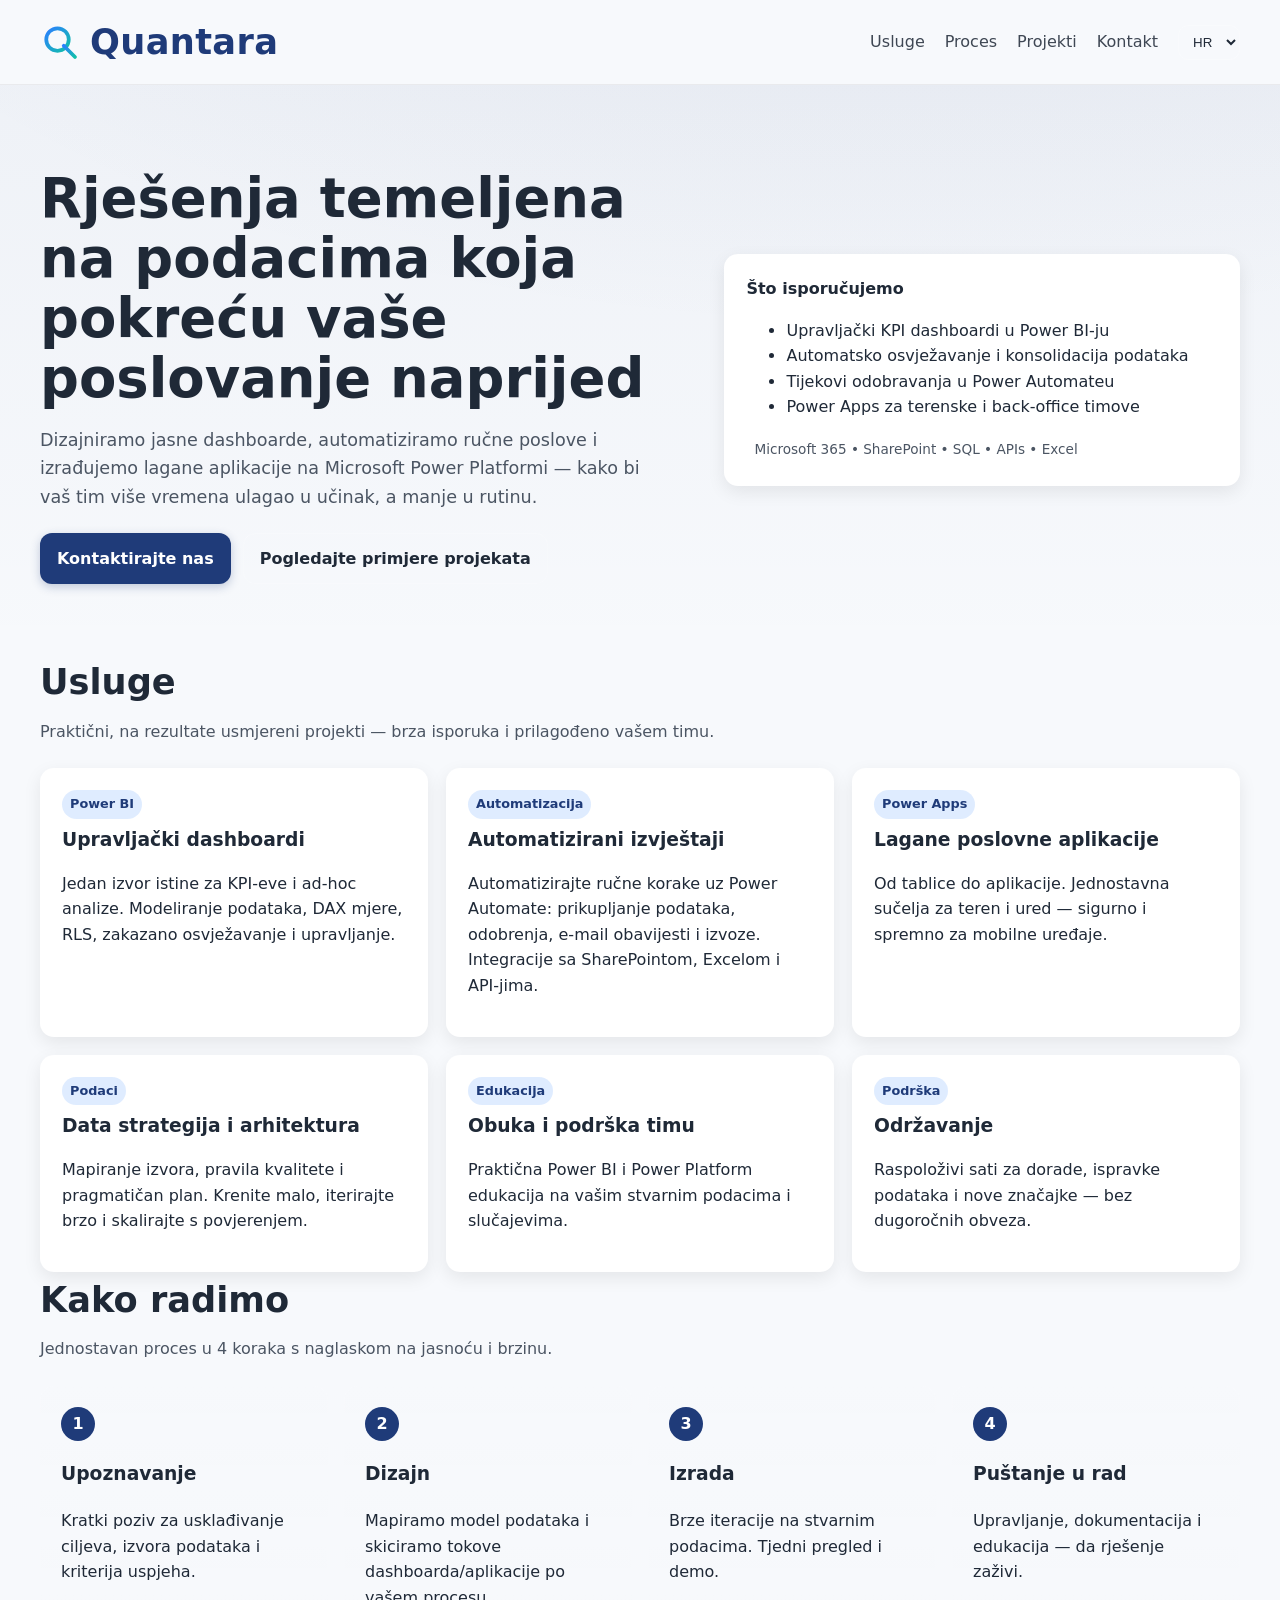
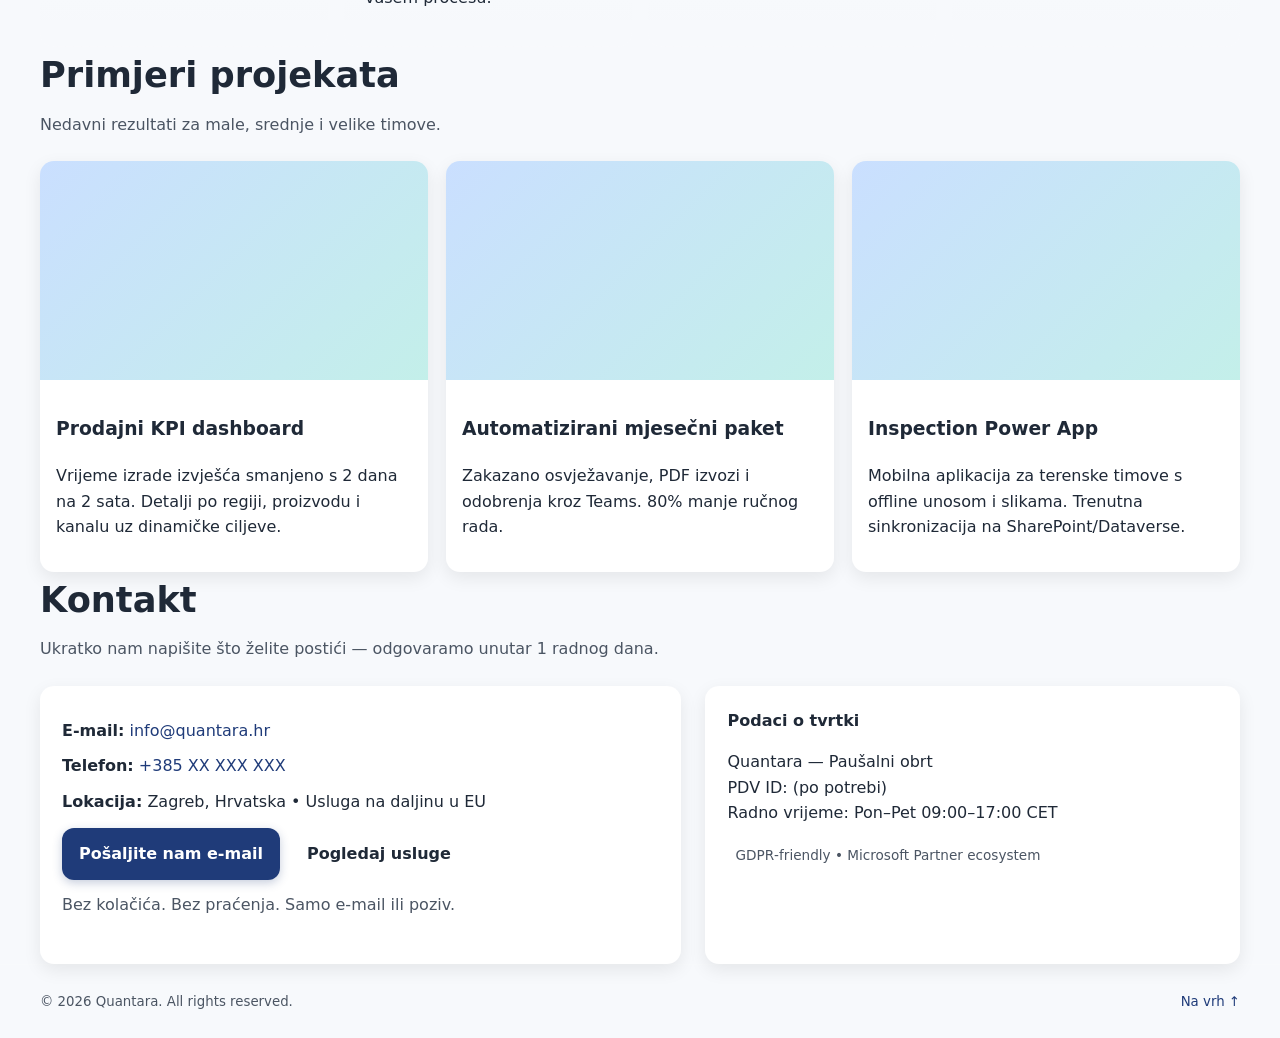
==== index.html @ 1145e8b6 "index.html" ====
<!doctype html>
<html lang="hr">
<head>
  <meta charset="utf-8" />
  <meta name="viewport" content="width=device-width, initial-scale=1" />
  <title>Quantara — Power BI, Automation & Business Apps</title>
  <meta name="description" content="Quantara pomaže organizacijama izraditi Power BI nadzorne ploče, automatizirati procese pomoću Power Automatea te izgraditi lagane poslovne aplikacije na Power Platformi." />
  <link rel="canonical" href="https://www.quantara.hr/" />
  <link rel="icon" href="/favicon.ico" />
  
  <!-- Open Graph / Social -->
  <meta property="og:type" content="website" />
  <meta property="og:url" content="https://www.quantara.hr/" />
  <meta property="og:title" content="Quantara — Power BI, Automation & Business Apps" />
  <meta property="og:description" content="Dashboards. Automation. Apps. Practical Microsoft solutions for real business impact." />
  <meta property="og:image" content="https://www.quantara.hr/og-image.png" />
  <meta name="twitter:card" content="summary_large_image" />

  <!-- Schema.org JSON-LD: Organization -->
  <script type="application/ld+json">
  {
    "@context": "https://schema.org",
    "@type": "Organization",
    "name": "Quantara",
    "url": "https://www.quantara.hr/",
    "logo": "https://www.quantara.hr/og-image.png",
    "sameAs": [
      "https://www.linkedin.com/company/quantara" 
    ],
    "contactPoint": [{
      "@type": "ContactPoint",
      "contactType": "customer support",
      "email": "info@quantara.hr",
      "telephone": "+385XXXXXXXX",
      "areaServed": "HR, EU"
    }]
  }
  </script>

  <style>
    /* ====== Design System ====== */
    :root{
      --bg:#f7f9fc;            /* light background */
      --panel:#ffffff;          /* card background */
      --brand:#1f3b79;          /* primary (darker blue) */
      --brand-700:#162b59;      /* darker hover */
      --text:#1f2937;           /* main text */
      --muted:#4b5563;          /* secondary text */
      --accent:#0ea5a5;         /* subtle accent (teal) */
      --warn:#ffd166;
      --maxw:1200px;
      --radius:14px;
      --shadow:0 10px 30px rgba(0,0,0,.10);
      --shadow-soft:0 6px 18px rgba(0,0,0,.08);
    }

    /* color scheme fixed to light/enterprise */
    }

    *{box-sizing:border-box}
    html{scroll-behavior:smooth}
    body{margin:0;font:16px/1.6 system-ui, -apple-system, Segoe UI, Roboto, "Helvetica Neue", Arial, "Noto Sans", "Apple Color Emoji","Segoe UI Emoji";background:radial-gradient(1200px 600px at 70% -10%, rgba(31,59,121,.08), transparent), var(--bg); color:var(--text)}
    a{color:var(--brand); text-decoration:none}
    a:hover{color:var(--brand-700)}
    img{max-width:100%; height:auto}

    .container{max-width:var(--maxw); margin-inline:auto; padding:0 20px}

    /* Hide mobile menu by default (desktop). It only shows under 860px when .open */
    .mobile-menu{display:none}

    /* ====== Nav ====== */
    .nav{position:sticky; top:0; z-index:50; background:var(--bg); border-bottom:1px solid rgba(0,0,0,.06);}
    .nav-wrap{display:flex; align-items:center; justify-content:space-between; padding:14px 0}
    .brand{display:flex; align-items:center; gap:10px; font-weight:700; letter-spacing:.2px}
    .brand svg{width:40px; height:40px}
    .brand span{ font-weight:800; font-size: clamp(1.6rem, 3vw, 2.2rem); letter-spacing:.35px }
    .menu{display:flex; gap:20px; align-items:center}
    .menu a{color:var(--text); opacity:.85}
    .menu a:hover{opacity:1}

    .hamburger{display:none; background:none; border:none; color:var(--text); font-size:26px}
    @media (max-width:860px){
      .menu{display:none}
      .hamburger{display:block}
      .mobile-menu{display:none; flex-direction:column; gap:12px; padding-bottom:16px}
      .mobile-menu a{color:var(--text)}
      .mobile-menu .cta{align-self:flex-start}
      .mobile-menu.open{display:flex}
    }

    /* ====== Hero ====== */
    .hero{position:relative; overflow:hidden; background:linear-gradient(180deg, rgba(31,59,121,.04), transparent)}
    .hero-inner{display:grid; grid-template-columns:1.25fr 1fr; gap:40px; align-items:center; padding:70px 0}
    h1{font-size:clamp(2.1rem, 5vw, 3.4rem); line-height:1.1; margin:14px 0 10px}
    .sub{color:var(--muted); font-size:1.1rem; max-width:55ch}
    .hero-cta{display:flex; gap:12px; margin-top:22px; flex-wrap:wrap}
    .btn{display:inline-flex; align-items:center; gap:8px; padding:12px 16px; border-radius:12px; font-weight:700; border:1px solid transparent}
    .btn.primary{background:var(--brand); color:#fff; box-shadow:0 3px 10px rgba(31,59,121,.25)}
    .btn.primary:hover{background:var(--brand-700); transform:translateY(-1px)}
    .btn.secondary{background:transparent; border-color:rgba(255,255,255,.18); color:var(--text)}
    .btn.secondary:hover{background:rgba(255,255,255,.06)}
    .hero-card{background:var(--panel); padding:22px; border-radius:var(--radius); box-shadow:var(--shadow-soft)}

    @media (max-width:980px){ .hero-inner{grid-template-columns:1fr; padding:42px 0} }

    /* ====== Logos strip ====== */
    .logos{display:none}

    /* ====== Sections ====== */
    section{padding:70px 0}
    h2{font-size:clamp(1.6rem, 3.4vw, 2.2rem); margin:0 0 8px}
    .section-sub{color:var(--muted); margin:0 0 24px}
    .grid{display:grid; grid-template-columns:repeat(3,1fr); gap:18px}
    @media (max-width:980px){ .grid{grid-template-columns:1fr 1fr} }
    @media (max-width:640px){ .grid{grid-template-columns:1fr} }

    .card{background:var(--panel); border-radius:var(--radius); padding:22px; box-shadow:var(--shadow-soft); transition:transform .2s ease, box-shadow .2s ease}
    .card:hover{transform:translateY(-3px)}
    .card h3{margin:6px 0 8px}
    .pill{display:inline-block; font-size:.8rem; padding:4px 8px; border-radius:999px; background:rgba(43,127,255,.15); color:var(--brand); font-weight:700}

    /* ====== Process ====== */
    .steps{display:grid; grid-template-columns:repeat(4,1fr); gap:16px}
    .step{background:linear-gradient(180deg, rgba(255,255,255,.04), rgba(255,255,255,.02)); border:1px solid rgba(255,255,255,.08); border-radius:var(--radius); padding:20px}
    .step .num{display:inline-grid; place-items:center; width:34px; height:34px; background:var(--brand); color:#fff; border-radius:50%; font-weight:800}
    @media (max-width:980px){ .steps{grid-template-columns:1fr 1fr} }
    @media (max-width:640px){ .steps{grid-template-columns:1fr} }

    /* ====== Case Studies ====== */
    .cs-grid{display:grid; grid-template-columns:repeat(3,1fr); gap:18px}
    .cs{background:var(--panel); border-radius:var(--radius); overflow:hidden; box-shadow:var(--shadow-soft)}
    .cs .img{aspect-ratio:16/9; background:linear-gradient(135deg, rgba(43,127,255,.25), rgba(17,192,169,.25))}
    .cs .txt{padding:16px}
    @media (max-width:980px){ .cs-grid{grid-template-columns:1fr 1fr} }
    @media (max-width:640px){ .cs-grid{grid-template-columns:1fr} }

    /* ====== Contact ====== */
    .contact-card{display:grid; grid-template-columns:1.2fr 1fr; gap:24px}
    .contact-box{background:var(--panel); border-radius:var(--radius); padding:22px; box-shadow:var(--shadow-soft)}
    .contact-list{list-style:none; padding:0; margin:0}
    .contact-list li{margin:10px 0}
    .badge{display:inline-block; padding:3px 8px; background:rgba(255,255,255,.08); border-radius:8px; color:var(--muted); font-size:.85rem}
    @media (max-width:980px){ .contact-card{grid-template-columns:1fr} }

    /* ====== Footer ====== */
    footer{border-top:1px solid rgba(255,255,255,.08); padding:26px 0; color:var(--muted)}
    .foot{display:flex; gap:16px; align-items:center; justify-content:space-between; flex-wrap:wrap}

    /* Accessibility */
    @media (prefers-reduced-motion: reduce){ *{scroll-behavior:auto} .card:hover{transform:none} }
  </style>
</head>
<body>
  <!-- ====== Navigation ====== -->
  <nav class="nav" aria-label="Primary">
    <div class="container nav-wrap">
      <a class="brand" href="#" aria-label="Quantara homepage">
        <svg viewBox="0 0 64 64" xmlns="http://www.w3.org/2000/svg" aria-hidden="true" role="img">
          <defs>
            <linearGradient id="qGrad" x1="0" y1="0" x2="1" y2="1">
              <stop offset="0" stop-color="#2b7fff"/>
              <stop offset="1" stop-color="#11c0a9"/>
            </linearGradient>
          </defs>
          <circle cx="28" cy="28" r="18" fill="none" stroke="url(#qGrad)" stroke-width="6"/>
          <path d="M38 38 L56 56" stroke="url(#qGrad)" stroke-width="6" stroke-linecap="round"/>
        </svg>
        <span>Quantara</span>
      </a>
      <div class="menu" role="menubar">
        <a href="#services" role="menuitem"><span data-i18n="nav.services">Usluge</span></a>
        <a href="#process" role="menuitem"><span data-i18n="nav.process">Proces</span></a>
        <a href="#work" role="menuitem"><span data-i18n="nav.work">Projekti</span></a>
        <a href="#contact" role="menuitem"><span data-i18n="nav.contact">Kontakt</span></a>
        <select id="langSwitch" aria-label="Language" style="background:transparent;border:1px solid rgba(255,255,255,.25);color:var(--text);padding:8px 10px;border-radius:10px">
          <option value="en">EN</option>
          <option value="hr" selected>HR</option>
          <option value="de">DE</option>
        </select>
      </div>
      <button class="hamburger" aria-label="Open menu" aria-expanded="false" onclick="toggleMenu()">☰</button>
      
    </div>
    <div class="container mobile-menu" id="mobileMenu">
      <a href="#services"><span data-i18n="nav.services">Usluge</span></a>
      <a href="#process"><span data-i18n="nav.process">Proces</span></a>
      <a href="#work"><span data-i18n="nav.work">Projekti</span></a>
      <a href="#contact"><span data-i18n="nav.contact">Kontakt</span></a>
      <div>
        <select id="langSwitchMobile" aria-label="Language">
          <option value="en">EN</option>
          <option value="hr" selected>HR</option>
          <option value="de">DE</option>
        </select>
      </div>
    </div>
  </nav>

  <!-- ====== Hero ====== -->
  <header class="hero">
    <div class="container hero-inner">
      <div>
        <h1 data-i18n="hero.title">Rješenja temeljena na podacima koja pokreću vaše poslovanje naprijed</h1>
        <p class="sub" data-i18n="hero.sub">Dizajniramo jasne dashboarde, automatiziramo ručne poslove i izrađujemo lagane aplikacije na Microsoft Power Platformi — kako bi vaš tim više vremena ulagao u učinak, a manje u rutinu.</p>
        <div class="hero-cta">
          <a class="btn primary" href="#contact"><span data-i18n="hero.ctaPrimary">Kontaktirajte nas</span></a>
          <a class="btn secondary" href="#work"><span data-i18n="hero.ctaSecondary">Pogledajte primjere projekata</span></a>
        </div>
      </div>
      <div>
        <div class="hero-card">
          <strong data-i18n="hero.cardTitle">Što isporučujemo</strong>
          <ul>
            <li><span data-i18n="hero.deliver1">Upravljački KPI dashboardi u Power BI‑ju</span></li>
            <li><span data-i18n="hero.deliver2">Automatsko osvježavanje i konsolidacija podataka</span></li>
            <li><span data-i18n="hero.deliver3">Tijekovi odobravanja u Power Automateu</span></li>
            <li><span data-i18n="hero.deliver4">Power Apps za terenske i back‑office timove</span></li>
          </ul>
          <span class="badge">Microsoft 365 • SharePoint • SQL • APIs • Excel</span>
        </div>
      </div>
    </div>
  </header>

  <!-- ====== Logos (hidden for now) ====== -->
  <div class="container logos" aria-label="Trusted by"></div>

  <main>
    <!-- ====== Services ====== -->
    <section id="services" class="container">
      <h2 data-i18n="services.title">Usluge</h2>
      <p class="section-sub" data-i18n="services.sub">Praktični, na rezultate usmjereni projekti — brza isporuka i prilagođeno vašem timu.</p>
      <div class="grid">
        <article class="card">
          <span class="pill" data-i18n="services.pill.powerbi">Power BI</span>
          <h3 data-i18n="services.card1.title">Upravljački dashboardi</h3>
          <p data-i18n="services.card1.body">Jedan izvor istine za KPI‑eve i ad‑hoc analize. Modeliranje podataka, DAX mjere, RLS, zakazano osvježavanje i upravljanje.</p>
        </article>
        <article class="card">
          <span class="pill" data-i18n="services.pill.automation">Automatizacija</span>
          <h3 data-i18n="services.card2.title">Automatizirani izvještaji</h3>
          <p data-i18n="services.card2.body">Automatizirajte ručne korake uz Power Automate: prikupljanje podataka, odobrenja, e‑mail obavijesti i izvoze. Integracije sa SharePointom, Excelom i API‑jima.</p>
        </article>
        <article class="card">
          <span class="pill" data-i18n="services.pill.powerapps">Power Apps</span>
          <h3 data-i18n="services.card3.title">Lagane poslovne aplikacije</h3>
          <p data-i18n="services.card3.body">Od tablice do aplikacije. Jednostavna sučelja za teren i ured — sigurno i spremno za mobilne uređaje.</p>
        </article>
        <article class="card">
          <span class="pill" data-i18n="services.pill.data">Podaci</span>
          <h3 data-i18n="services.card4.title">Data strategija i arhitektura</h3>
          <p data-i18n="services.card4.body">Mapiranje izvora, pravila kvalitete i pragmatičan plan. Krenite malo, iterirajte brzo i skalirajte s povjerenjem.</p>
        </article>
        <article class="card">
          <span class="pill" data-i18n="services.pill.training">Edukacija</span>
          <h3 data-i18n="services.card5.title">Obuka i podrška timu</h3>
          <p data-i18n="services.card5.body">Praktična Power BI i Power Platform edukacija na vašim stvarnim podacima i slučajevima.</p>
        </article>
        <article class="card">
          <span class="pill" data-i18n="services.pill.support">Podrška</span>
          <h3 data-i18n="services.card6.title">Održavanje</h3>
          <p data-i18n="services.card6.body">Raspoloživi sati za dorade, ispravke podataka i nove značajke — bez dugoročnih obveza.</p>
        </article>
      </div>
    </section>

    <!-- ====== Process ====== -->
    <section id="process" class="container">
      <h2 data-i18n="process.title">Kako radimo</h2>
      <p class="section-sub" data-i18n="process.sub">Jednostavan proces u 4 koraka s naglaskom na jasnoću i brzinu.</p>
      <div class="steps">
        <div class="step"><span class="num">1</span><h3 data-i18n="process.s1.title">Upoznavanje</h3><p data-i18n="process.s1.body">Kratki poziv za usklađivanje ciljeva, izvora podataka i kriterija uspjeha.</p></div>
        <div class="step"><span class="num">2</span><h3 data-i18n="process.s2.title">Dizajn</h3><p data-i18n="process.s2.body">Mapiramo model podataka i skiciramo tokove dashboarda/aplikacije po vašem procesu.</p></div>
        <div class="step"><span class="num">3</span><h3 data-i18n="process.s3.title">Izrada</h3><p data-i18n="process.s3.body">Brze iteracije na stvarnim podacima. Tjedni pregled i demo.</p></div>
        <div class="step"><span class="num">4</span><h3 data-i18n="process.s4.title">Puštanje u rad</h3><p data-i18n="process.s4.body">Upravljanje, dokumentacija i edukacija — da rješenje zaživi.</p></div>
      </div>
    </section>

    <!-- ====== Work / Case Studies ====== -->
    <section id="work" class="container">
      <h2 data-i18n="work.title">Primjeri projekata</h2>
      <p class="section-sub" data-i18n="work.sub">Nedavni rezultati za male, srednje i velike timove.</p>
      <div class="cs-grid">
        <article class="cs">
          <div class="img" role="img" aria-label="Sales performance dashboard"></div>
          <div class="txt"><h3 data-i18n="work.cs1.title">Prodajni KPI dashboard</h3><p data-i18n="work.cs1.body">Izvještavanje brže s 2 dana na 2 sata. Drill‑down po regiji, proizvodu i kanalu.</p></div>
        </article>
        <article class="cs">
          <div class="img" role="img" aria-label="Automation workflow"></div>
          <div class="txt"><h3 data-i18n="work.cs2.title">Automatizirani mjesečni paket</h3><p data-i18n="work.cs2.body">Zakazano osvježavanje, PDF izvozi i odobrenja u Teams — 80% manje ručnog rada.</p></div>
        </article>
        <article class="cs">
          <div class="img" role="img" aria-label="Operations app"></div>
          <div class="txt"><h3 data-i18n="work.cs3.title">Inspection Power App</h3><p data-i18n="work.cs3.body">Mobilna aplikacija s offline unosom i slikama. Brza sinkronizacija na SharePoint/Dataverse.</p></div>
        </article>
      </div>
    </section>

    <!-- ====== Contact ====== -->
    <section id="contact" class="container">
      <h2 data-i18n="contact.title">Kontakt</h2>
      <p class="section-sub" data-i18n="contact.sub">Ukratko nam napišite što želite postići — odgovaramo unutar 1 radnog dana.</p>
      <div class="contact-card">
        <div class="contact-box">
          <ul class="contact-list">
            <li><strong><span data-i18n="contact.emailLabel">E‑mail</span>:</strong> <a href="mailto:info@quantara.hr">info@quantara.hr</a></li>
            <li><strong><span data-i18n="contact.phoneLabel">Telefon</span>:</strong> <a href="tel:+38500000000">+385 XX XXX XXX</a></li>
            <li><strong><span data-i18n="contact.locationLabel">Lokacija</span>:</strong> <span data-i18n="contact.locationText">Zagreb, Hrvatska • Usluga na daljinu u EU</span></li>
          </ul>
          <div style="margin-top:14px; display:flex; gap:10px; flex-wrap:wrap">
            <a class="btn primary" href="mailto:info@quantara.hr?subject=Inquiry"><span data-i18n="contact.emailUs">Pošaljite nam e‑mail</span></a>
            <a class="btn secondary" href="#services"><span data-i18n="contact.viewServices">Pogledaj usluge</span></a>
          </div>
          <p class="section-sub" style="margin-top:12px" data-i18n="contact.nocookies">Bez kolačića. Bez praćenja. Samo e‑mail ili poziv.</p>
        </div>
        <div class="contact-box">
          <strong data-i18n="contact.companyDetails">Podaci o tvrtki</strong>
          <p>
            <span data-i18n="contact.companyLine1">Quantara — Paušalni obrt</span><br/>
            <span data-i18n="contact.vat">PDV ID: (po potrebi)</span><br/>
            <span data-i18n="contact.hours">Radno vrijeme: Pon–Pet 09:00–17:00 CET</span>
          </p>
          <span class="badge">GDPR‑friendly • Microsoft Partner ecosystem</span>
        </div>
      </div>
    </section>
  </main>

  <footer>
    <div class="container foot">
      <small>© <span id="year"></span> Quantara. All rights reserved.</small>
      <small><a href="#" onclick="window.scrollTo({top:0, behavior:'smooth'})"><span data-i18n="footer.backToTop">Na vrh ↑</span></a></small>
    </div>
  </footer>

  <script>
    // Mobile menu toggle
    function toggleMenu(){
      const m = document.getElementById('mobileMenu');
      const btn = document.querySelector('.hamburger');
      const open = m.classList.toggle('open');
      btn.setAttribute('aria-expanded', String(open));
    }

    // Set current year in footer
    document.getElementById('year').textContent = new Date().getFullYear();

    // ====== Translations ======
    const i18n = {
      en: {
        meta: { title: 'Quantara — Power BI, Automation & Business Apps', description: 'Quantara helps organizations build Power BI dashboards, automate processes with Power Automate, and deliver lightweight business apps on Microsoft Power Platform.' },
        nav: { services:'Services', process:'Process', work:'Work', contact:'Contact', cta:'Contact', language:'Language' },
        hero: {
          kicker:'Power BI • Automation • Power Apps',
          title:'Data-driven solutions that move your business forward',
          sub:'We design clear dashboards, automate manual work, and build lightweight apps on Microsoft Power Platform—so your team spends more time on impact, not busywork.',
          ctaPrimary:'Contact us', ctaSecondary:'See example projects',
          stat1:'faster reporting', stat2:'from spreadsheet to app',
          deliver1:'Executive KPI dashboards in Power BI',
          deliver2:'Automated refresh & data consolidation',
          deliver3:'Approval workflows in Power Automate',
          deliver4:'Power Apps for field & back‑office teams',
          cardTitle:'What we deliver'
        },
        services: {
          title:'Services', sub:'Practical, outcome‑focused projects—delivered fast and made for your team.',
          pill:{ powerbi:'Power BI', automation:'Automation', powerapps:'Power Apps', data:'Data', training:'Training', support:'Support' },
          card1:{ title:'Executive Dashboards', body:'Single source of truth for KPIs and ad‑hoc analysis. Data modeling, DAX measures, Row‑Level Security, scheduled refresh, and governance.' },
          card2:{ title:'Workflow & Reporting', body:'Automate manual steps with Power Automate: data collection, approvals, email alerts, and exports. Integrations with SharePoint, Excel, and APIs.' },
          card3:{ title:'Lightweight Business Apps', body:'From spreadsheet to app. Simple UIs for field operations, audits, requests, or inventory—secure and mobile‑ready.' },
          card4:{ title:'Data Strategy & Architecture', body:'Source mapping, data quality rules, and a pragmatic roadmap. Start small, iterate quickly, and scale with confidence.' },
          card5:{ title:'Enablement & Coaching', body:'Hands‑on Power BI and Power Platform training tailored to your real datasets and use‑cases.' },
          card6:{ title:'Care Plans', body:'On‑demand hours for enhancements, data fixes, and new features—without long contracts.' }
        },
        process: {
          title:'How we work', sub:'A simple 4‑step process focused on clarity and speed.',
          s1:{ title:'Discovery', body:'Short call to align on goals, data sources, and success criteria.' },
          s2:{ title:'Design', body:'We map the data model and sketch dashboard/app flows that match your process.' },
          s3:{ title:'Build', body:'Rapid iterations with real data. Weekly check‑ins and demos.' },
          s4:{ title:'Launch', body:'Governance, documentation, and enablement—so the solution sticks.' }
        },
        work: {
          title:'Example Projects', sub:'Recent outcomes delivered for SMEs and enterprise teams.',
          cs1:{ title:'Sales KPI Dashboard', body:'Cut reporting time from 2 days to 2 hours. Drill‑downs by region, product, and channel with dynamic targets.' },
          cs2:{ title:'Automated Month‑End Pack', body:'Scheduled data refresh, PDF exports, and approvals via Teams. Reduced manual steps by 80%.' },
          cs3:{ title:'Inspection Power App', body:'Mobile app for field teams with offline capture and image attachments. Instant sync to SharePoint/Dataverse.' }
        },
        contact: {
          title:'Contact', sub:'Tell us briefly what you want to achieve—we’ll reply within 1 business day.',
          emailLabel:'Email', phoneLabel:'Phone', locationLabel:'Location',
          locationText:'Zagreb, Croatia • Serving EU remotely',
          emailUs:'Email us', viewServices:'View services', nocookies:'No cookies. No tracking. Just email or call.', companyDetails:'Company details', companyLine1:'Quantara — Sole proprietorship', vat:'VAT: (add if/when applicable)', hours:'Working hours: Mon–Fri 09:00–17:00 CET'
        },
        footer:{ backToTop:'Back to top ↑' }
      },
      hr: {
        meta: { title: 'Quantara — Power BI, Automatizacija i Poslovne Aplikacije', description: 'Quantara pomaže organizacijama izraditi Power BI nadzorne ploče, automatizirati procese pomoću Power Automatea te izgraditi lagane poslovne aplikacije na Power Platformi.' },
        nav: { services:'Usluge', process:'Proces', work:'Projekti', contact:'Kontakt', cta:'Kontakt', language:'Jezik' },
        hero: {
          kicker:'Power BI • Automatizacija • Power Apps',
          title:'Rješenja temeljena na podacima koja pokreću vaše poslovanje naprijed',
          sub:'Dizajniramo jasne dashboarde, automatiziramo ručne poslove i izrađujemo lagane aplikacije na Microsoft Power Platformi — kako bi vaš tim više vremena ulagao u učinak, a manje u rutinu.',
          ctaPrimary:'Kontaktirajte nas', ctaSecondary:'Pogledajte primjere projekata',
          stat1:'brže izvještavanje', stat2:'od Excela do aplikacije',
          deliver1:'Upravljački KPI dashboardi u Power BI‑ju',
          deliver2:'Automatsko osvježavanje i konsolidacija podataka',
          deliver3:'Tijekovi odobravanja u Power Automateu',
          deliver4:'Power Apps za terenske i back‑office timove',
          cardTitle:'Što isporučujemo'
        },
        services: {
          title:'Usluge', sub:'Praktični, na rezultate usmjereni projekti — brza isporuka i prilagođeno vašem timu.',
          pill:{ powerbi:'Power BI', automation:'Automatizacija', powerapps:'Power Apps', data:'Podaci', training:'Edukacija', support:'Podrška' },
          card1:{ title:'Upravljački dashboardi', body:'Jedan izvor istine za KPI‑eve i ad‑hoc analize. Modeliranje podataka, DAX mjere, RLS, zakazano osvježavanje i upravljanje.' },
          card2:{ title:'Automatizirani izvještaji', body:'Automatizirajte ručne korake uz Power Automate: prikupljanje podataka, odobrenja, e‑mail obavijesti i izvoze. Integracije sa SharePointom, Excelom i API‑jima.' },
          card3:{ title:'Lagane poslovne aplikacije', body:'Od tablice do aplikacije. Jednostavna sučelja za teren i ured — sigurno i spremno za mobilne uređaje.' },
          card4:{ title:'Data strategija i arhitektura', body:'Mapiranje izvora, pravila kvalitete i pragmatičan plan. Krenite malo, iterirajte brzo i skalirajte s povjerenjem.' },
          card5:{ title:'Obuka i podrška timu', body:'Praktična Power BI i Power Platform edukacija na vašim stvarnim podacima i slučajevima.' },
          card6:{ title:'Održavanje', body:'Raspoloživi sati za dorade, ispravke podataka i nove značajke — bez dugoročnih obveza.' }
        },
        process: {
          title:'Kako radimo', sub:'Jednostavan proces u 4 koraka s naglaskom na jasnoću i brzinu.',
          s1:{ title:'Upoznavanje', body:'Kratki poziv za usklađivanje ciljeva, izvora podataka i kriterija uspjeha.' },
          s2:{ title:'Dizajn', body:'Mapiramo model podataka i skiciramo tokove dashboarda/aplikacije po vašem procesu.' },
          s3:{ title:'Izrada', body:'Brze iteracije na stvarnim podacima. Tjedni pregled i demo.' },
          s4:{ title:'Puštanje u rad', body:'Upravljanje, dokumentacija i edukacija — da rješenje zaživi.' }
        },
        work: {
          title:'Primjeri projekata', sub:'Nedavni rezultati za male, srednje i velike timove.',
          cs1:{ title:'Prodajni KPI dashboard', body:'Vrijeme izrade izvješća smanjeno s 2 dana na 2 sata. Detalji po regiji, proizvodu i kanalu uz dinamičke ciljeve.' },
          cs2:{ title:'Automatizirani mjesečni paket', body:'Zakazano osvježavanje, PDF izvozi i odobrenja kroz Teams. 80% manje ručnog rada.' },
          cs3:{ title:'Inspection Power App', body:'Mobilna aplikacija za terenske timove s offline unosom i slikama. Trenutna sinkronizacija na SharePoint/Dataverse.' }
        },
        contact: {
          title:'Kontakt', sub:'Ukratko nam napišite što želite postići — odgovaramo unutar 1 radnog dana.',
          emailLabel:'E‑mail', phoneLabel:'Telefon', locationLabel:'Lokacija',
          locationText:'Zagreb, Hrvatska • Usluga na daljinu u EU',
          emailUs:'Pošaljite nam e‑mail', viewServices:'Pogledaj usluge', nocookies:'Bez kolačića. Bez praćenja. Samo e‑mail ili poziv.', companyDetails:'Podaci o tvrtki', companyLine1:'Quantara — Paušalni obrt', vat:'PDV ID: (po potrebi)', hours:'Radno vrijeme: Pon–Pet 09:00–17:00 CET'
        },
        footer:{ backToTop:'Na vrh ↑' }
      },
      de: {
        meta: { title: 'Quantara — Power BI, Automatisierung & Business Apps', description: 'Quantara hilft Organisationen, Power‑BI‑Dashboards zu erstellen, Prozesse mit Power Automate zu automatisieren und schlanke Business‑Apps auf der Microsoft Power Platform zu liefern.' },
        nav: { services:'Leistungen', process:'Vorgehen', work:'Projekte', contact:'Kontakt', cta:'Kontakt', language:'Sprache' },
        hero: {
          kicker:'Power BI • Automatisierung • Power Apps',
          title:'Datengetriebene Lösungen, die Ihr Unternehmen voranbringen',
          sub:'Wir entwerfen klare Dashboards, automatisieren manuelle Arbeit und bauen schlanke Apps auf der Microsoft Power Platform – damit Ihr Team mehr Zeit für Wirkung und weniger für Routine aufwendet.',
          ctaPrimary:'Kontakt aufnehmen', ctaSecondary:'Projektbeispiele ansehen',
          stat1:'schnelleres Reporting', stat2:'von Excel zur App',
          deliver1:'Executive‑KPI‑Dashboards in Power BI',
          deliver2:'Automatisches Refresh & Datenkonsolidierung',
          deliver3:'Genehmigungs‑Workflows in Power Automate',
          deliver4:'Power Apps für Field‑ & Backoffice‑Teams',
          cardTitle:'Unsere Leistungen'
        },
        services: {
          title:'Leistungen', sub:'Pragmatische, ergebnisorientierte Projekte – schnell geliefert und auf Ihr Team zugeschnitten.',
          pill:{ powerbi:'Power BI', automation:'Automatisierung', powerapps:'Power Apps', data:'Daten', training:'Training', support:'Support' },
          card1:{ title:'Management‑Dashboards', body:'Eine verlässliche Datenbasis für KPIs und Ad‑hoc‑Analysen. Datenmodell, DAX‑Measures, RLS, geplante Aktualisierung und Governance.' },
          card2:{ title:'Workflows & Reporting', body:'Automatisieren Sie manuelle Schritte mit Power Automate: Datenerfassung, Genehmigungen, E‑Mail‑Benachrichtigungen und Exporte. Integrationen mit SharePoint, Excel und APIs.' },
          card3:{ title:'Schlanke Business‑Apps', body:'Von der Tabelle zur App. Einfache Oberflächen für Außendienst und Backoffice – sicher und mobilbereit.' },
          card4:{ title:'Datenstrategie & Architektur', body:'Quellen-Mapping, Qualitätsregeln und ein pragmatischer Fahrplan. Klein starten, schnell iterieren, sicher skalieren.' },
          card5:{ title:'Enablement & Training', body:'Praxisnahe Power‑BI- und Power‑Platform‑Schulungen mit Ihren echten Daten und Use‑Cases.' },
          card6:{ title:'Care‑Pläne', body:'Bedarfsorientierte Stunden für Erweiterungen, Datenkorrekturen und neue Features – ohne lange Bindung.' }
        },
        process: {
          title:'So arbeiten wir', sub:'Ein einfacher 4‑Schritte‑Prozess mit Fokus auf Klarheit und Tempo.',
          s1:{ title:'Discovery', body:'Kurzes Gespräch zu Zielen, Datenquellen und Erfolgskriterien.' },
          s2:{ title:'Design', body:'Wir skizzieren Datenmodell und Dashboard/App‑Flows passend zu Ihrem Prozess.' },
          s3:{ title:'Build', body:'Schnelle Iterationen mit Echtdaten. Wöchentliche Check‑ins und Demos.' },
          s4:{ title:'Go‑Live', body:'Governance, Dokumentation und Enablement – damit die Lösung wirkt.' }
        },
        work: {
          title:'Beispielprojekte', sub:'Aktuelle Ergebnisse für KMU und Enterprise‑Teams.',
          cs1:{ title:'Sales‑KPI‑Dashboard', body:'Berichtszeit von 2 Tagen auf 2 Stunden reduziert. Drill‑downs nach Region, Produkt und Kanal mit dynamischen Zielen.' },
          cs2:{ title:'Automatisiertes Monatsende‑Paket', body:'Geplante Aktualisierung, PDF‑Exporte und Genehmigungen via Teams. 80% weniger manuelle Schritte.' },
          cs3:{ title:'Inspection Power App', body:'Mobile App für Außendienstteams mit Offline‑Erfassung und Bildern. Sofortige Synchronisierung zu SharePoint/Dataverse.' }
        },
        contact: {
          title:'Kontakt', sub:'Schreiben Sie uns kurz, was Sie erreichen möchten – wir antworten innerhalb eines Werktags.',
          emailLabel:'E‑Mail', phoneLabel:'Telefon', locationLabel:'Standort',
          locationText:'Zagreb, Kroatien • Remote in der EU',
          emailUs:'E‑Mail senden', viewServices:'Leistungen ansehen', nocookies:'Keine Cookies. Kein Tracking. Nur E‑Mail oder Anruf.', companyDetails:'Firmendaten', companyLine1:'Quantara — Kleingewerbe', vat:'USt‑ID: (falls zutreffend)', hours:'Öffnungszeiten: Mo–Fr 09:00–17:00 CET'
        },
        footer:{ backToTop:'Nach oben ↑' }
      }
    };

    function setLang(lang){
      const dict = i18n[lang] || i18n.hr;
      document.documentElement.lang = lang;
      document.title = dict.meta.title;
      const md = document.querySelector('meta[name="description"]');
      if(md) md.setAttribute('content', dict.meta.description);

      document.querySelectorAll('[data-i18n]').forEach(el=>{
        const path = el.getAttribute('data-i18n').split('.');
        let val = dict; path.forEach(k=>{ val = val && val[k]; });
        if(typeof val === 'string'){ el.textContent = val; }
      });
      const s1 = document.getElementById('langSwitch');
      const s2 = document.getElementById('langSwitchMobile');
      if(s1) s1.value = lang; if(s2) s2.value = lang;
      localStorage.setItem('lang', lang);
    }

    function initLang(){
      const stored = localStorage.getItem('lang');
      const preferred = stored || 'hr';
      setLang(preferred);
      const s1 = document.getElementById('langSwitch');
      const s2 = document.getElementById('langSwitchMobile');
      [s1,s2].forEach(s=>{ if(s) s.addEventListener('change', e=> setLang(e.target.value)); });
    }
    document.addEventListener('DOMContentLoaded', initLang);
  </script>
</body>
</html>
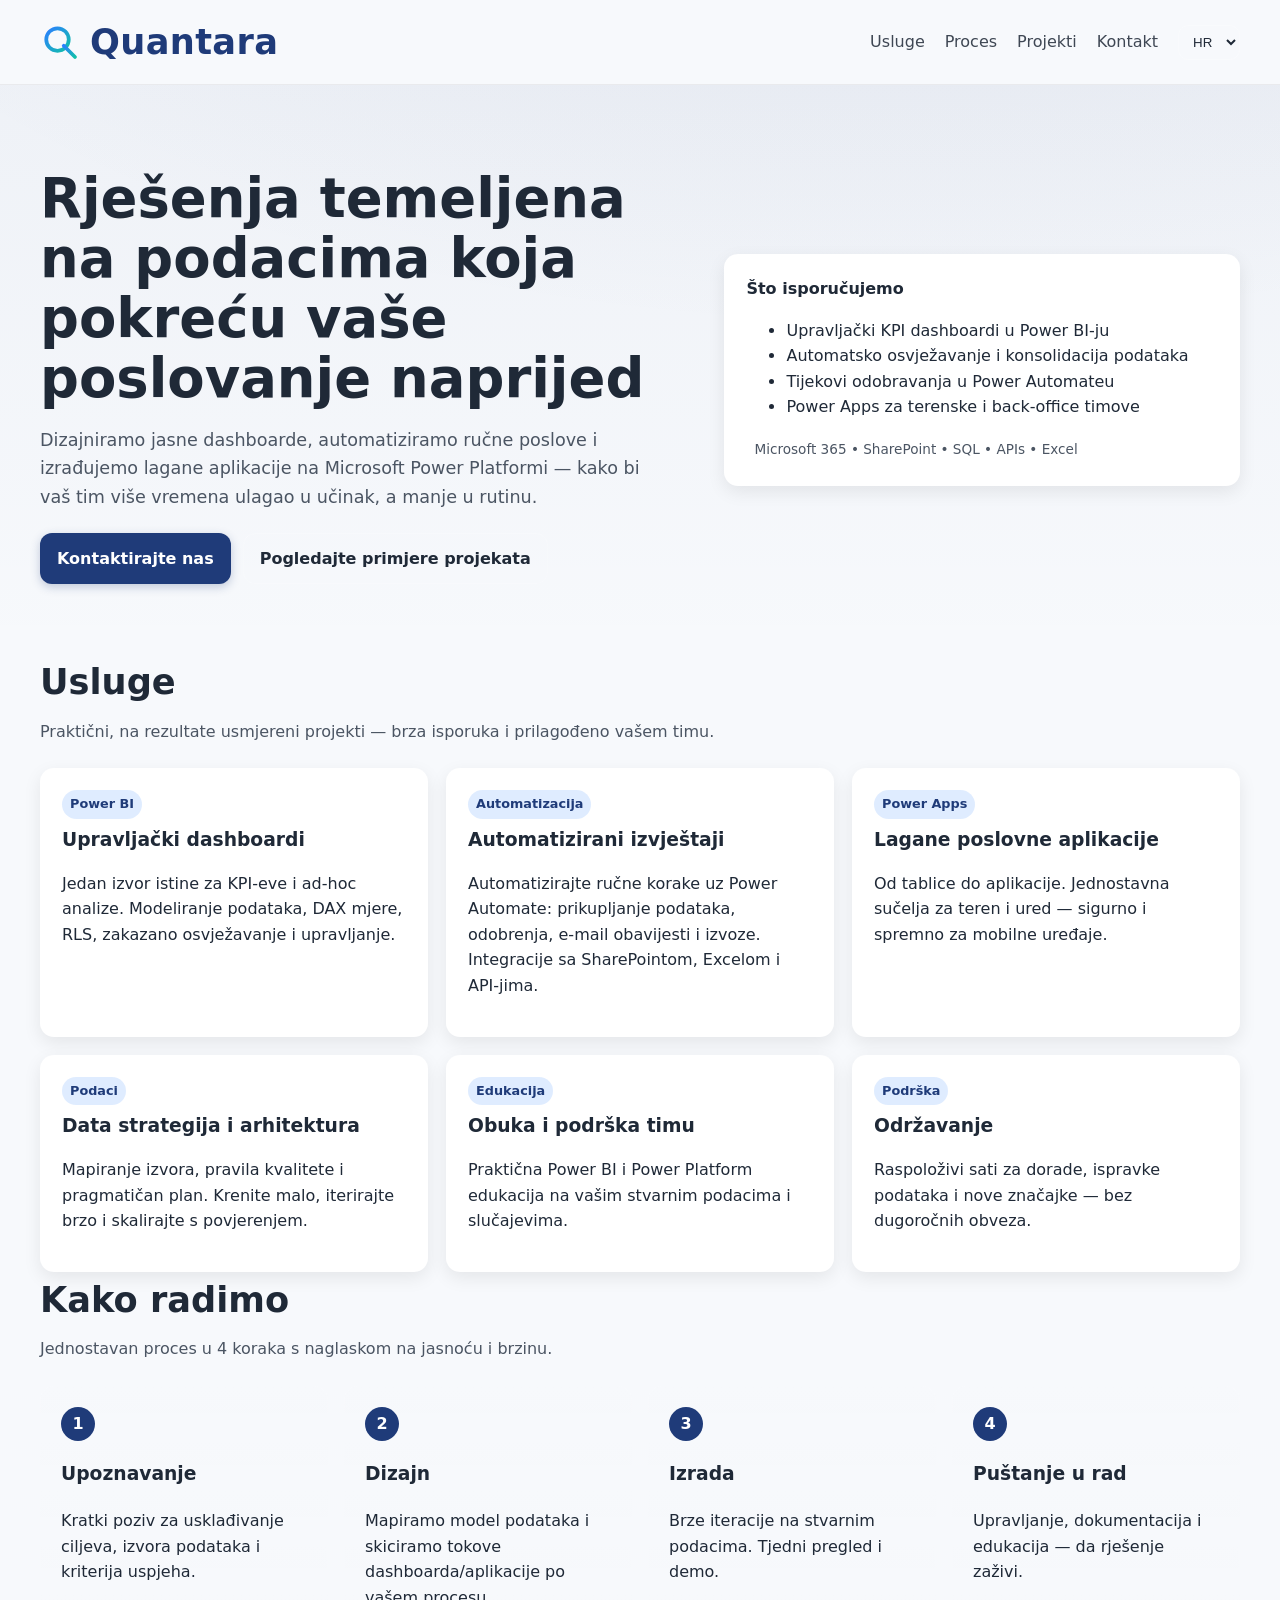
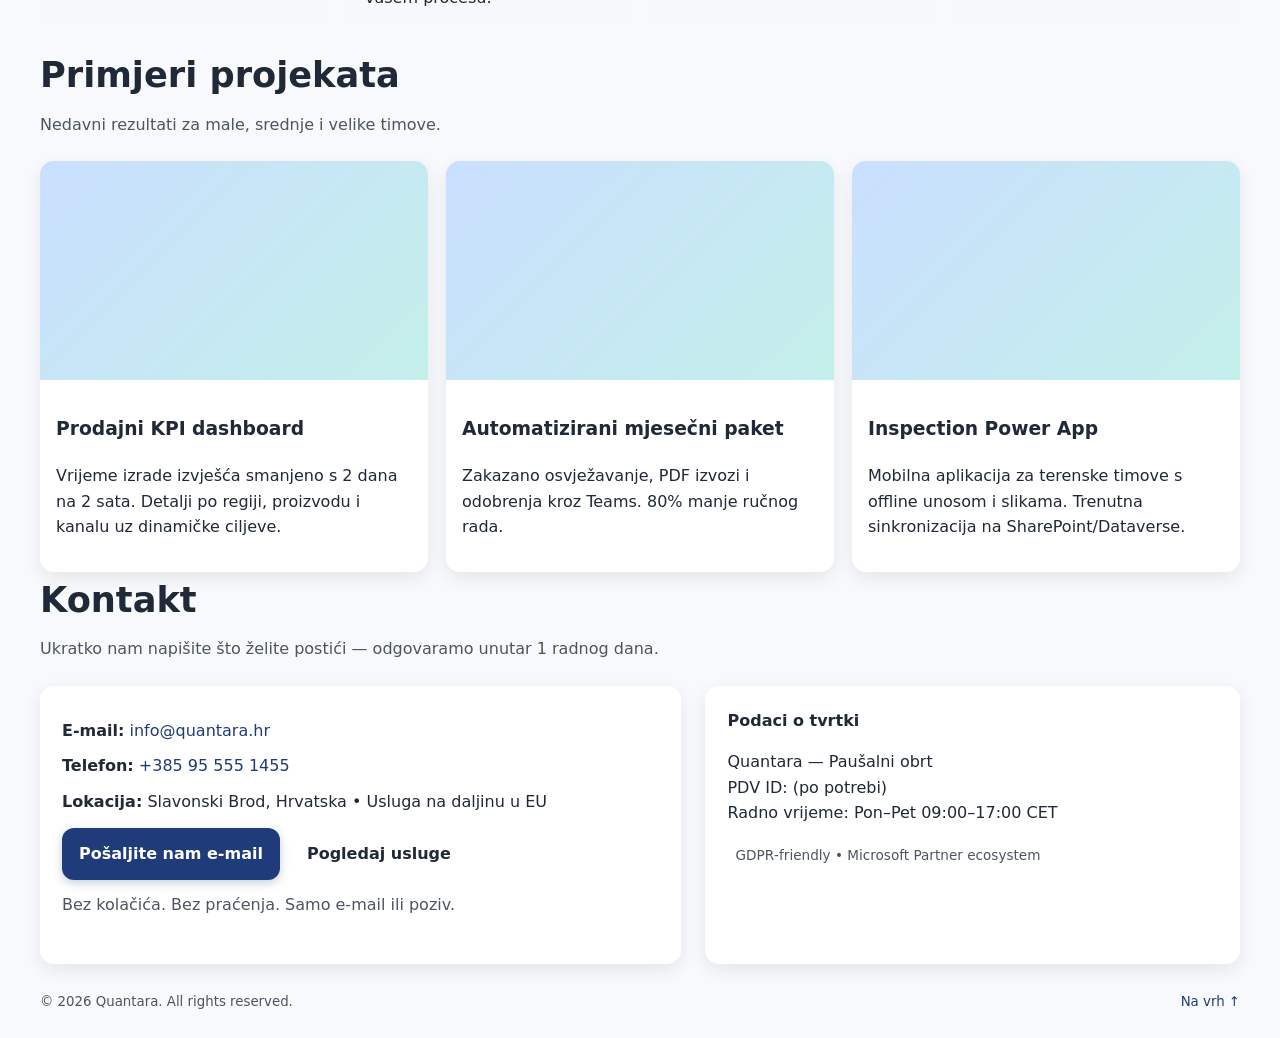
==== commit 86b0bcdf: "index.html v9" ====
--- a/index.html
+++ b/index.html
@@ -31,7 +31,7 @@
       "@type": "ContactPoint",
       "contactType": "customer support",
       "email": "info@quantara.hr",
-      "telephone": "+385XXXXXXXX",
+      "telephone": "+385 95 555 14 55",
       "areaServed": "HR, EU"
     }]
   }
@@ -305,7 +305,7 @@
         <div class="contact-box">
           <ul class="contact-list">
             <li><strong><span data-i18n="contact.emailLabel">E‑mail</span>:</strong> <a href="mailto:info@quantara.hr">info@quantara.hr</a></li>
-            <li><strong><span data-i18n="contact.phoneLabel">Telefon</span>:</strong> <a href="tel:+38500000000">+385 XX XXX XXX</a></li>
+            <li><strong><span data-i18n="contact.phoneLabel">Telefon</span>:</strong> <a href="tel:+38500000000">+385 95 555 1455</a></li>
             <li><strong><span data-i18n="contact.locationLabel">Lokacija</span>:</strong> <span data-i18n="contact.locationText">Zagreb, Hrvatska • Usluga na daljinu u EU</span></li>
           </ul>
           <div style="margin-top:14px; display:flex; gap:10px; flex-wrap:wrap">
@@ -389,7 +389,7 @@
         contact: {
           title:'Contact', sub:'Tell us briefly what you want to achieve—we’ll reply within 1 business day.',
           emailLabel:'Email', phoneLabel:'Phone', locationLabel:'Location',
-          locationText:'Zagreb, Croatia • Serving EU remotely',
+          locationText:'Slavonski Brod, Croatia • Serving EU remotely',
           emailUs:'Email us', viewServices:'View services', nocookies:'No cookies. No tracking. Just email or call.', companyDetails:'Company details', companyLine1:'Quantara — Sole proprietorship', vat:'VAT: (add if/when applicable)', hours:'Working hours: Mon–Fri 09:00–17:00 CET'
         },
         footer:{ backToTop:'Back to top ↑' }
@@ -435,7 +435,7 @@
         contact: {
           title:'Kontakt', sub:'Ukratko nam napišite što želite postići — odgovaramo unutar 1 radnog dana.',
           emailLabel:'E‑mail', phoneLabel:'Telefon', locationLabel:'Lokacija',
-          locationText:'Zagreb, Hrvatska • Usluga na daljinu u EU',
+          locationText:'Slavonski Brod, Hrvatska • Usluga na daljinu u EU',
           emailUs:'Pošaljite nam e‑mail', viewServices:'Pogledaj usluge', nocookies:'Bez kolačića. Bez praćenja. Samo e‑mail ili poziv.', companyDetails:'Podaci o tvrtki', companyLine1:'Quantara — Paušalni obrt', vat:'PDV ID: (po potrebi)', hours:'Radno vrijeme: Pon–Pet 09:00–17:00 CET'
         },
         footer:{ backToTop:'Na vrh ↑' }
@@ -481,7 +481,7 @@
         contact: {
           title:'Kontakt', sub:'Schreiben Sie uns kurz, was Sie erreichen möchten – wir antworten innerhalb eines Werktags.',
           emailLabel:'E‑Mail', phoneLabel:'Telefon', locationLabel:'Standort',
-          locationText:'Zagreb, Kroatien • Remote in der EU',
+          locationText:'Slavonski Brod, Kroatien • Remote in der EU',
           emailUs:'E‑Mail senden', viewServices:'Leistungen ansehen', nocookies:'Keine Cookies. Kein Tracking. Nur E‑Mail oder Anruf.', companyDetails:'Firmendaten', companyLine1:'Quantara — Kleingewerbe', vat:'USt‑ID: (falls zutreffend)', hours:'Öffnungszeiten: Mo–Fr 09:00–17:00 CET'
         },
         footer:{ backToTop:'Nach oben ↑' }
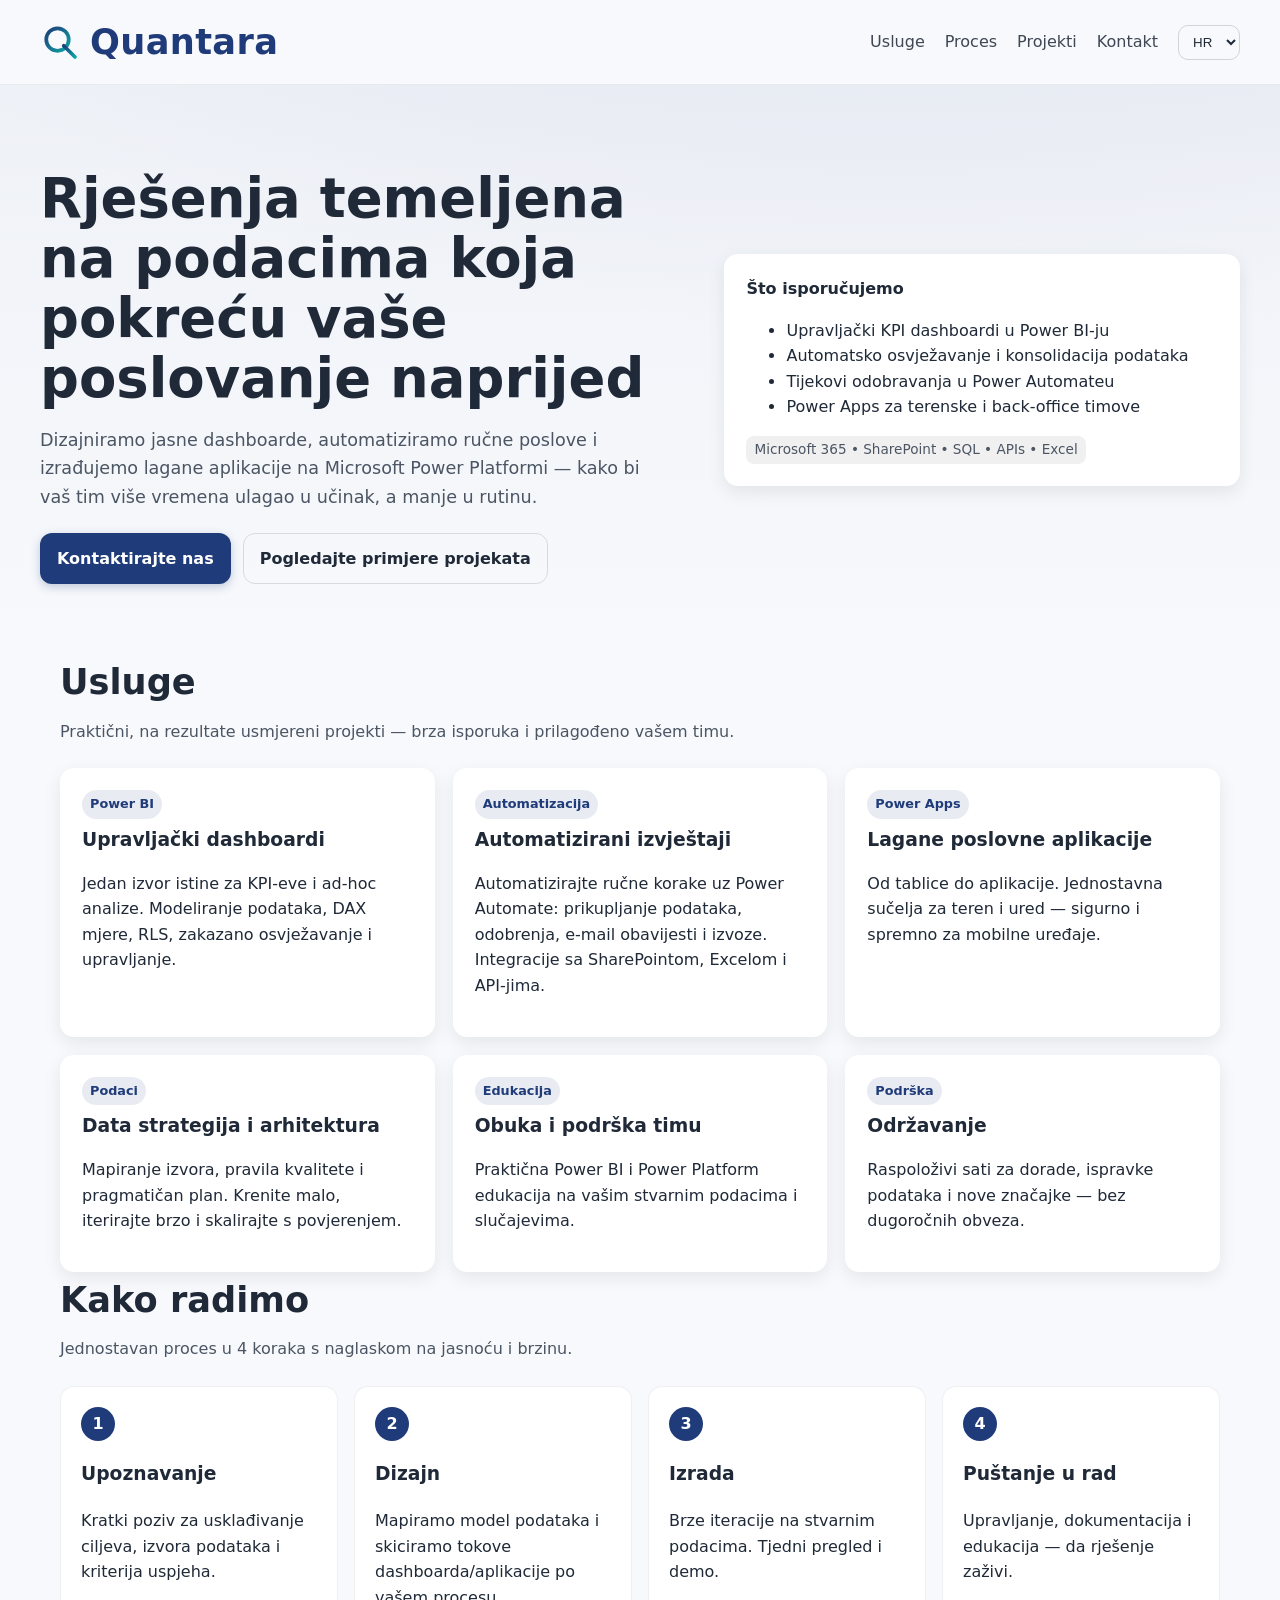
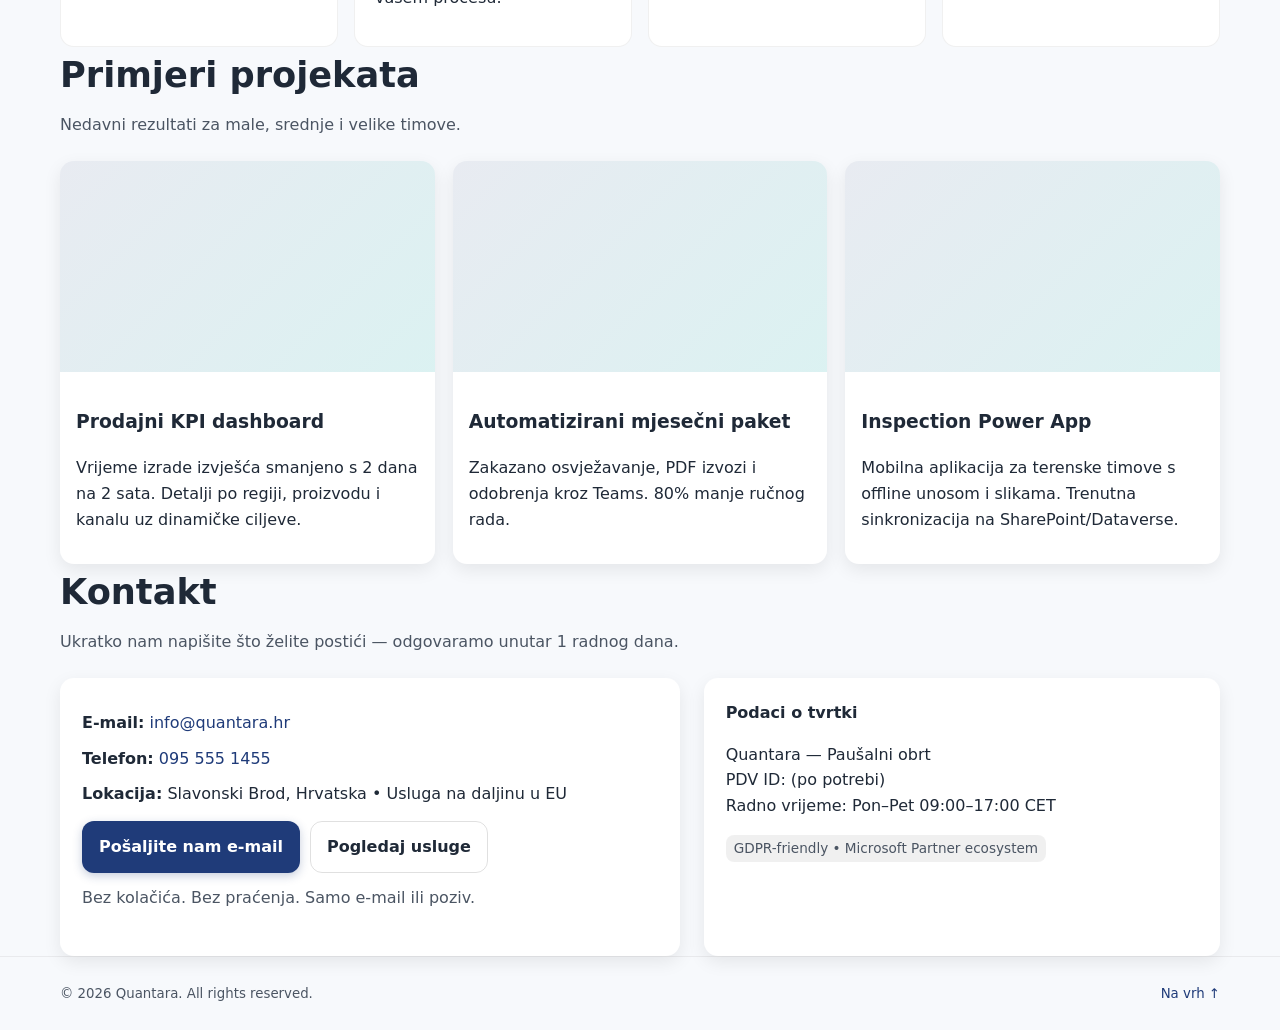
==== commit f56f36a5: "index.html v10" ====
--- a/index.html
+++ b/index.html
@@ -6,8 +6,13 @@
   <title>Quantara — Power BI, Automation & Business Apps</title>
   <meta name="description" content="Quantara pomaže organizacijama izraditi Power BI nadzorne ploče, automatizirati procese pomoću Power Automatea te izgraditi lagane poslovne aplikacije na Power Platformi." />
   <link rel="canonical" href="https://www.quantara.hr/" />
-  <link rel="icon" href="/favicon.ico" />
-  
+
+  <!-- Favicons -->
+  <link rel="icon" href="/favicon.ico" sizes="any">
+  <link rel="icon" type="image/png" sizes="32x32" href="/favicon-32.png">
+  <link rel="icon" type="image/png" sizes="16x16" href="/favicon-16.png">
+  <link rel="apple-touch-icon" href="/apple-touch-icon.png">
+
   <!-- Open Graph / Social -->
   <meta property="og:type" content="website" />
   <meta property="og:url" content="https://www.quantara.hr/" />
@@ -25,20 +30,20 @@
     "url": "https://www.quantara.hr/",
     "logo": "https://www.quantara.hr/og-image.png",
     "sameAs": [
-      "https://www.linkedin.com/company/quantara" 
+      "https://www.linkedin.com/company/quantara"
     ],
     "contactPoint": [{
       "@type": "ContactPoint",
       "contactType": "customer support",
       "email": "info@quantara.hr",
-      "telephone": "+385 95 555 14 55",
+      "telephone": "+385955551455",
       "areaServed": "HR, EU"
     }]
   }
   </script>
 
   <style>
-    /* ====== Design System ====== */
+    /* ====== Design System (enterprise / light) ====== */
     :root{
       --bg:#f7f9fc;            /* light background */
       --panel:#ffffff;          /* card background */
@@ -53,21 +58,21 @@
       --shadow:0 10px 30px rgba(0,0,0,.10);
       --shadow-soft:0 6px 18px rgba(0,0,0,.08);
     }
-
     /* color scheme fixed to light/enterprise */
-    }
 
     *{box-sizing:border-box}
     html{scroll-behavior:smooth}
-    body{margin:0;font:16px/1.6 system-ui, -apple-system, Segoe UI, Roboto, "Helvetica Neue", Arial, "Noto Sans", "Apple Color Emoji","Segoe UI Emoji";background:radial-gradient(1200px 600px at 70% -10%, rgba(31,59,121,.08), transparent), var(--bg); color:var(--text)}
+    body{
+      margin:0;
+      font:16px/1.6 system-ui, -apple-system, Segoe UI, Roboto, "Helvetica Neue", Arial, "Noto Sans", "Apple Color Emoji","Segoe UI Emoji";
+      background:radial-gradient(1200px 600px at 70% -10%, rgba(31,59,121,.08), transparent), var(--bg);
+      color:var(--text)
+    }
     a{color:var(--brand); text-decoration:none}
     a:hover{color:var(--brand-700)}
     img{max-width:100%; height:auto}
 
     .container{max-width:var(--maxw); margin-inline:auto; padding:0 20px}
-
-    /* Hide mobile menu by default (desktop). It only shows under 860px when .open */
-    .mobile-menu{display:none}
 
     /* ====== Nav ====== */
     .nav{position:sticky; top:0; z-index:50; background:var(--bg); border-bottom:1px solid rgba(0,0,0,.06);}
@@ -80,14 +85,21 @@
     .menu a:hover{opacity:1}
 
     .hamburger{display:none; background:none; border:none; color:var(--text); font-size:26px}
+    .mobile-menu{display:none} /* hide on desktop */
     @media (max-width:860px){
       .menu{display:none}
       .hamburger{display:block}
       .mobile-menu{display:none; flex-direction:column; gap:12px; padding-bottom:16px}
       .mobile-menu a{color:var(--text)}
-      .mobile-menu .cta{align-self:flex-start}
       .mobile-menu.open{display:flex}
     }
+
+    /* ====== Buttons ====== */
+    .btn{display:inline-flex; align-items:center; gap:8px; padding:12px 16px; border-radius:12px; font-weight:700; border:1px solid transparent}
+    .btn.primary{background:var(--brand); color:#fff; box-shadow:0 3px 10px rgba(31,59,121,.25)}
+    .btn.primary:hover{background:var(--brand-700); transform:translateY(-1px)}
+    .btn.secondary{background:transparent; border-color:rgba(0,0,0,.12); color:var(--text)}
+    .btn.secondary:hover{background:rgba(0,0,0,.04)}
 
     /* ====== Hero ====== */
     .hero{position:relative; overflow:hidden; background:linear-gradient(180deg, rgba(31,59,121,.04), transparent)}
@@ -95,16 +107,11 @@
     h1{font-size:clamp(2.1rem, 5vw, 3.4rem); line-height:1.1; margin:14px 0 10px}
     .sub{color:var(--muted); font-size:1.1rem; max-width:55ch}
     .hero-cta{display:flex; gap:12px; margin-top:22px; flex-wrap:wrap}
-    .btn{display:inline-flex; align-items:center; gap:8px; padding:12px 16px; border-radius:12px; font-weight:700; border:1px solid transparent}
-    .btn.primary{background:var(--brand); color:#fff; box-shadow:0 3px 10px rgba(31,59,121,.25)}
-    .btn.primary:hover{background:var(--brand-700); transform:translateY(-1px)}
-    .btn.secondary{background:transparent; border-color:rgba(255,255,255,.18); color:var(--text)}
-    .btn.secondary:hover{background:rgba(255,255,255,.06)}
     .hero-card{background:var(--panel); padding:22px; border-radius:var(--radius); box-shadow:var(--shadow-soft)}
 
     @media (max-width:980px){ .hero-inner{grid-template-columns:1fr; padding:42px 0} }
 
-    /* ====== Logos strip ====== */
+    /* ====== Logos (hidden) ====== */
     .logos{display:none}
 
     /* ====== Sections ====== */
@@ -118,11 +125,11 @@
     .card{background:var(--panel); border-radius:var(--radius); padding:22px; box-shadow:var(--shadow-soft); transition:transform .2s ease, box-shadow .2s ease}
     .card:hover{transform:translateY(-3px)}
     .card h3{margin:6px 0 8px}
-    .pill{display:inline-block; font-size:.8rem; padding:4px 8px; border-radius:999px; background:rgba(43,127,255,.15); color:var(--brand); font-weight:700}
+    .pill{display:inline-block; font-size:.8rem; padding:4px 8px; border-radius:999px; background:rgba(31,59,121,.10); color:var(--brand); font-weight:700}
 
     /* ====== Process ====== */
     .steps{display:grid; grid-template-columns:repeat(4,1fr); gap:16px}
-    .step{background:linear-gradient(180deg, rgba(255,255,255,.04), rgba(255,255,255,.02)); border:1px solid rgba(255,255,255,.08); border-radius:var(--radius); padding:20px}
+    .step{background:#fff; border:1px solid rgba(0,0,0,.06); border-radius:var(--radius); padding:20px}
     .step .num{display:inline-grid; place-items:center; width:34px; height:34px; background:var(--brand); color:#fff; border-radius:50%; font-weight:800}
     @media (max-width:980px){ .steps{grid-template-columns:1fr 1fr} }
     @media (max-width:640px){ .steps{grid-template-columns:1fr} }
@@ -130,7 +137,7 @@
     /* ====== Case Studies ====== */
     .cs-grid{display:grid; grid-template-columns:repeat(3,1fr); gap:18px}
     .cs{background:var(--panel); border-radius:var(--radius); overflow:hidden; box-shadow:var(--shadow-soft)}
-    .cs .img{aspect-ratio:16/9; background:linear-gradient(135deg, rgba(43,127,255,.25), rgba(17,192,169,.25))}
+    .cs .img{aspect-ratio:16/9; background:linear-gradient(135deg, rgba(31,59,121,.10), rgba(14,165,165,.15))}
     .cs .txt{padding:16px}
     @media (max-width:980px){ .cs-grid{grid-template-columns:1fr 1fr} }
     @media (max-width:640px){ .cs-grid{grid-template-columns:1fr} }
@@ -140,15 +147,12 @@
     .contact-box{background:var(--panel); border-radius:var(--radius); padding:22px; box-shadow:var(--shadow-soft)}
     .contact-list{list-style:none; padding:0; margin:0}
     .contact-list li{margin:10px 0}
-    .badge{display:inline-block; padding:3px 8px; background:rgba(255,255,255,.08); border-radius:8px; color:var(--muted); font-size:.85rem}
+    .badge{display:inline-block; padding:3px 8px; background:rgba(0,0,0,.06); border-radius:8px; color:var(--muted); font-size:.85rem}
     @media (max-width:980px){ .contact-card{grid-template-columns:1fr} }
 
     /* ====== Footer ====== */
-    footer{border-top:1px solid rgba(255,255,255,.08); padding:26px 0; color:var(--muted)}
+    footer{border-top:1px solid rgba(0,0,0,.06); padding:26px 0; color:var(--muted)}
     .foot{display:flex; gap:16px; align-items:center; justify-content:space-between; flex-wrap:wrap}
-
-    /* Accessibility */
-    @media (prefers-reduced-motion: reduce){ *{scroll-behavior:auto} .card:hover{transform:none} }
   </style>
 </head>
 <body>
@@ -156,11 +160,12 @@
   <nav class="nav" aria-label="Primary">
     <div class="container nav-wrap">
       <a class="brand" href="#" aria-label="Quantara homepage">
+        <!-- Modern Q logo -->
         <svg viewBox="0 0 64 64" xmlns="http://www.w3.org/2000/svg" aria-hidden="true" role="img">
           <defs>
             <linearGradient id="qGrad" x1="0" y1="0" x2="1" y2="1">
-              <stop offset="0" stop-color="#2b7fff"/>
-              <stop offset="1" stop-color="#11c0a9"/>
+              <stop offset="0" stop-color="#1f3b79"/>
+              <stop offset="1" stop-color="#0ea5a5"/>
             </linearGradient>
           </defs>
           <circle cx="28" cy="28" r="18" fill="none" stroke="url(#qGrad)" stroke-width="6"/>
@@ -168,20 +173,22 @@
         </svg>
         <span>Quantara</span>
       </a>
+
       <div class="menu" role="menubar">
         <a href="#services" role="menuitem"><span data-i18n="nav.services">Usluge</span></a>
         <a href="#process" role="menuitem"><span data-i18n="nav.process">Proces</span></a>
         <a href="#work" role="menuitem"><span data-i18n="nav.work">Projekti</span></a>
         <a href="#contact" role="menuitem"><span data-i18n="nav.contact">Kontakt</span></a>
-        <select id="langSwitch" aria-label="Language" style="background:transparent;border:1px solid rgba(255,255,255,.25);color:var(--text);padding:8px 10px;border-radius:10px">
+        <select id="langSwitch" aria-label="Language" style="background:transparent;border:1px solid rgba(0,0,0,.15);color:var(--text);padding:8px 10px;border-radius:10px">
           <option value="en">EN</option>
           <option value="hr" selected>HR</option>
           <option value="de">DE</option>
         </select>
       </div>
+
       <button class="hamburger" aria-label="Open menu" aria-expanded="false" onclick="toggleMenu()">☰</button>
-      
     </div>
+
     <div class="container mobile-menu" id="mobileMenu">
       <a href="#services"><span data-i18n="nav.services">Usluge</span></a>
       <a href="#process"><span data-i18n="nav.process">Proces</span></a>
@@ -212,10 +219,10 @@
         <div class="hero-card">
           <strong data-i18n="hero.cardTitle">Što isporučujemo</strong>
           <ul>
-            <li><span data-i18n="hero.deliver1">Upravljački KPI dashboardi u Power BI‑ju</span></li>
+            <li><span data-i18n="hero.deliver1">Upravljački KPI dashboardi u Power BI-ju</span></li>
             <li><span data-i18n="hero.deliver2">Automatsko osvježavanje i konsolidacija podataka</span></li>
             <li><span data-i18n="hero.deliver3">Tijekovi odobravanja u Power Automateu</span></li>
-            <li><span data-i18n="hero.deliver4">Power Apps za terenske i back‑office timove</span></li>
+            <li><span data-i18n="hero.deliver4">Power Apps za terenske i back-office timove</span></li>
           </ul>
           <span class="badge">Microsoft 365 • SharePoint • SQL • APIs • Excel</span>
         </div>
@@ -223,7 +230,7 @@
     </div>
   </header>
 
-  <!-- ====== Logos (hidden for now) ====== -->
+  <!-- Logos (hidden for now) -->
   <div class="container logos" aria-label="Trusted by"></div>
 
   <main>
@@ -235,12 +242,12 @@
         <article class="card">
           <span class="pill" data-i18n="services.pill.powerbi">Power BI</span>
           <h3 data-i18n="services.card1.title">Upravljački dashboardi</h3>
-          <p data-i18n="services.card1.body">Jedan izvor istine za KPI‑eve i ad‑hoc analize. Modeliranje podataka, DAX mjere, RLS, zakazano osvježavanje i upravljanje.</p>
+          <p data-i18n="services.card1.body">Jedan izvor istine za KPI-eve i ad-hoc analize. Modeliranje podataka, DAX mjere, RLS, zakazano osvježavanje i upravljanje.</p>
         </article>
         <article class="card">
           <span class="pill" data-i18n="services.pill.automation">Automatizacija</span>
           <h3 data-i18n="services.card2.title">Automatizirani izvještaji</h3>
-          <p data-i18n="services.card2.body">Automatizirajte ručne korake uz Power Automate: prikupljanje podataka, odobrenja, e‑mail obavijesti i izvoze. Integracije sa SharePointom, Excelom i API‑jima.</p>
+          <p data-i18n="services.card2.body">Automatizirajte ručne korake uz Power Automate: prikupljanje podataka, odobrenja, e-mail obavijesti i izvoze. Integracije sa SharePointom, Excelom i API-jima.</p>
         </article>
         <article class="card">
           <span class="pill" data-i18n="services.pill.powerapps">Power Apps</span>
@@ -284,7 +291,7 @@
       <div class="cs-grid">
         <article class="cs">
           <div class="img" role="img" aria-label="Sales performance dashboard"></div>
-          <div class="txt"><h3 data-i18n="work.cs1.title">Prodajni KPI dashboard</h3><p data-i18n="work.cs1.body">Izvještavanje brže s 2 dana na 2 sata. Drill‑down po regiji, proizvodu i kanalu.</p></div>
+          <div class="txt"><h3 data-i18n="work.cs1.title">Prodajni KPI dashboard</h3><p data-i18n="work.cs1.body">Izvještavanje brže s 2 dana na 2 sata. Drill-down po regiji, proizvodu i kanalu.</p></div>
         </article>
         <article class="cs">
           <div class="img" role="img" aria-label="Automation workflow"></div>
@@ -304,15 +311,15 @@
       <div class="contact-card">
         <div class="contact-box">
           <ul class="contact-list">
-            <li><strong><span data-i18n="contact.emailLabel">E‑mail</span>:</strong> <a href="mailto:info@quantara.hr">info@quantara.hr</a></li>
-            <li><strong><span data-i18n="contact.phoneLabel">Telefon</span>:</strong> <a href="tel:+38500000000">+385 95 555 1455</a></li>
-            <li><strong><span data-i18n="contact.locationLabel">Lokacija</span>:</strong> <span data-i18n="contact.locationText">Zagreb, Hrvatska • Usluga na daljinu u EU</span></li>
+            <li><strong><span data-i18n="contact.emailLabel">E-mail</span>:</strong> <a href="mailto:info@quantara.hr">info@quantara.hr</a></li>
+            <li><strong><span data-i18n="contact.phoneLabel">Telefon</span>:</strong> <a href="tel:+385955551455">095 555 1455</a></li>
+            <li><strong><span data-i18n="contact.locationLabel">Lokacija</span>:</strong> <span data-i18n="contact.locationText">Slavonski Brod, Hrvatska • Usluga na daljinu u EU</span></li>
           </ul>
           <div style="margin-top:14px; display:flex; gap:10px; flex-wrap:wrap">
-            <a class="btn primary" href="mailto:info@quantara.hr?subject=Inquiry"><span data-i18n="contact.emailUs">Pošaljite nam e‑mail</span></a>
+            <a class="btn primary" href="mailto:info@quantara.hr?subject=Inquiry"><span data-i18n="contact.emailUs">Pošaljite nam e-mail</span></a>
             <a class="btn secondary" href="#services"><span data-i18n="contact.viewServices">Pogledaj usluge</span></a>
           </div>
-          <p class="section-sub" style="margin-top:12px" data-i18n="contact.nocookies">Bez kolačića. Bez praćenja. Samo e‑mail ili poziv.</p>
+          <p class="section-sub" style="margin-top:12px" data-i18n="contact.nocookies">Bez kolačića. Bez praćenja. Samo e-mail ili poziv.</p>
         </div>
         <div class="contact-box">
           <strong data-i18n="contact.companyDetails">Podaci o tvrtki</strong>
@@ -321,7 +328,7 @@
             <span data-i18n="contact.vat">PDV ID: (po potrebi)</span><br/>
             <span data-i18n="contact.hours">Radno vrijeme: Pon–Pet 09:00–17:00 CET</span>
           </p>
-          <span class="badge">GDPR‑friendly • Microsoft Partner ecosystem</span>
+          <span class="badge">GDPR-friendly • Microsoft Partner ecosystem</span>
         </div>
       </div>
     </section>
@@ -360,37 +367,38 @@
           deliver1:'Executive KPI dashboards in Power BI',
           deliver2:'Automated refresh & data consolidation',
           deliver3:'Approval workflows in Power Automate',
-          deliver4:'Power Apps for field & back‑office teams',
+          deliver4:'Power Apps for field & back-office teams',
           cardTitle:'What we deliver'
         },
         services: {
-          title:'Services', sub:'Practical, outcome‑focused projects—delivered fast and made for your team.',
+          title:'Services', sub:'Practical, outcome-focused projects—delivered fast and made for your team.',
           pill:{ powerbi:'Power BI', automation:'Automation', powerapps:'Power Apps', data:'Data', training:'Training', support:'Support' },
-          card1:{ title:'Executive Dashboards', body:'Single source of truth for KPIs and ad‑hoc analysis. Data modeling, DAX measures, Row‑Level Security, scheduled refresh, and governance.' },
+          card1:{ title:'Executive Dashboards', body:'Single source of truth for KPIs and ad-hoc analysis. Data modeling, DAX measures, Row-Level Security, scheduled refresh, and governance.' },
           card2:{ title:'Workflow & Reporting', body:'Automate manual steps with Power Automate: data collection, approvals, email alerts, and exports. Integrations with SharePoint, Excel, and APIs.' },
-          card3:{ title:'Lightweight Business Apps', body:'From spreadsheet to app. Simple UIs for field operations, audits, requests, or inventory—secure and mobile‑ready.' },
+          card3:{ title:'Lightweight Business Apps', body:'From spreadsheet to app. Simple UIs for field operations, audits, requests, or inventory—secure and mobile-ready.' },
           card4:{ title:'Data Strategy & Architecture', body:'Source mapping, data quality rules, and a pragmatic roadmap. Start small, iterate quickly, and scale with confidence.' },
-          card5:{ title:'Enablement & Coaching', body:'Hands‑on Power BI and Power Platform training tailored to your real datasets and use‑cases.' },
-          card6:{ title:'Care Plans', body:'On‑demand hours for enhancements, data fixes, and new features—without long contracts.' }
+          card5:{ title:'Enablement & Coaching', body:'Hands-on Power BI and Power Platform training tailored to your real datasets and use-cases.' },
+          card6:{ title:'Care Plans', body:'On-demand hours for enhancements, data fixes, and new features—without long contracts.' }
         },
         process: {
-          title:'How we work', sub:'A simple 4‑step process focused on clarity and speed.',
+          title:'How we work', sub:'A simple 4-step process focused on clarity and speed.',
           s1:{ title:'Discovery', body:'Short call to align on goals, data sources, and success criteria.' },
           s2:{ title:'Design', body:'We map the data model and sketch dashboard/app flows that match your process.' },
-          s3:{ title:'Build', body:'Rapid iterations with real data. Weekly check‑ins and demos.' },
+          s3:{ title:'Build', body:'Rapid iterations with real data. Weekly check-ins and demos.' },
           s4:{ title:'Launch', body:'Governance, documentation, and enablement—so the solution sticks.' }
         },
         work: {
           title:'Example Projects', sub:'Recent outcomes delivered for SMEs and enterprise teams.',
-          cs1:{ title:'Sales KPI Dashboard', body:'Cut reporting time from 2 days to 2 hours. Drill‑downs by region, product, and channel with dynamic targets.' },
-          cs2:{ title:'Automated Month‑End Pack', body:'Scheduled data refresh, PDF exports, and approvals via Teams. Reduced manual steps by 80%.' },
+          cs1:{ title:'Sales KPI Dashboard', body:'Cut reporting time from 2 days to 2 hours. Drill-downs by region, product, and channel with dynamic targets.' },
+          cs2:{ title:'Automated Month-End Pack', body:'Scheduled data refresh, PDF exports, and approvals via Teams. Reduced manual steps by 80%.' },
           cs3:{ title:'Inspection Power App', body:'Mobile app for field teams with offline capture and image attachments. Instant sync to SharePoint/Dataverse.' }
         },
         contact: {
           title:'Contact', sub:'Tell us briefly what you want to achieve—we’ll reply within 1 business day.',
           emailLabel:'Email', phoneLabel:'Phone', locationLabel:'Location',
           locationText:'Slavonski Brod, Croatia • Serving EU remotely',
-          emailUs:'Email us', viewServices:'View services', nocookies:'No cookies. No tracking. Just email or call.', companyDetails:'Company details', companyLine1:'Quantara — Sole proprietorship', vat:'VAT: (add if/when applicable)', hours:'Working hours: Mon–Fri 09:00–17:00 CET'
+          emailUs:'Email us', viewServices:'View services', nocookies:'No cookies. No tracking. Just email or call.',
+          companyDetails:'Company details', companyLine1:'Quantara — Sole proprietorship', vat:'VAT: (add if/when applicable)', hours:'Working hours: Mon–Fri 09:00–17:00 CET'
         },
         footer:{ backToTop:'Back to top ↑' }
       },
@@ -403,17 +411,17 @@
           sub:'Dizajniramo jasne dashboarde, automatiziramo ručne poslove i izrađujemo lagane aplikacije na Microsoft Power Platformi — kako bi vaš tim više vremena ulagao u učinak, a manje u rutinu.',
           ctaPrimary:'Kontaktirajte nas', ctaSecondary:'Pogledajte primjere projekata',
           stat1:'brže izvještavanje', stat2:'od Excela do aplikacije',
-          deliver1:'Upravljački KPI dashboardi u Power BI‑ju',
+          deliver1:'Upravljački KPI dashboardi u Power BI-ju',
           deliver2:'Automatsko osvježavanje i konsolidacija podataka',
           deliver3:'Tijekovi odobravanja u Power Automateu',
-          deliver4:'Power Apps za terenske i back‑office timove',
+          deliver4:'Power Apps za terenske i back-office timove',
           cardTitle:'Što isporučujemo'
         },
         services: {
           title:'Usluge', sub:'Praktični, na rezultate usmjereni projekti — brza isporuka i prilagođeno vašem timu.',
           pill:{ powerbi:'Power BI', automation:'Automatizacija', powerapps:'Power Apps', data:'Podaci', training:'Edukacija', support:'Podrška' },
-          card1:{ title:'Upravljački dashboardi', body:'Jedan izvor istine za KPI‑eve i ad‑hoc analize. Modeliranje podataka, DAX mjere, RLS, zakazano osvježavanje i upravljanje.' },
-          card2:{ title:'Automatizirani izvještaji', body:'Automatizirajte ručne korake uz Power Automate: prikupljanje podataka, odobrenja, e‑mail obavijesti i izvoze. Integracije sa SharePointom, Excelom i API‑jima.' },
+          card1:{ title:'Upravljački dashboardi', body:'Jedan izvor istine za KPI-eve i ad-hoc analize. Modeliranje podataka, DAX mjere, RLS, zakazano osvježavanje i upravljanje.' },
+          card2:{ title:'Automatizirani izvještaji', body:'Automatizirajte ručne korake uz Power Automate: prikupljanje podataka, odobrenja, e-mail obavijesti i izvoze. Integracije sa SharePointom, Excelom i API-jima.' },
           card3:{ title:'Lagane poslovne aplikacije', body:'Od tablice do aplikacije. Jednostavna sučelja za teren i ured — sigurno i spremno za mobilne uređaje.' },
           card4:{ title:'Data strategija i arhitektura', body:'Mapiranje izvora, pravila kvalitete i pragmatičan plan. Krenite malo, iterirajte brzo i skalirajte s povjerenjem.' },
           card5:{ title:'Obuka i podrška timu', body:'Praktična Power BI i Power Platform edukacija na vašim stvarnim podacima i slučajevima.' },
@@ -434,14 +442,15 @@
         },
         contact: {
           title:'Kontakt', sub:'Ukratko nam napišite što želite postići — odgovaramo unutar 1 radnog dana.',
-          emailLabel:'E‑mail', phoneLabel:'Telefon', locationLabel:'Lokacija',
+          emailLabel:'E-mail', phoneLabel:'Telefon', locationLabel:'Lokacija',
           locationText:'Slavonski Brod, Hrvatska • Usluga na daljinu u EU',
-          emailUs:'Pošaljite nam e‑mail', viewServices:'Pogledaj usluge', nocookies:'Bez kolačića. Bez praćenja. Samo e‑mail ili poziv.', companyDetails:'Podaci o tvrtki', companyLine1:'Quantara — Paušalni obrt', vat:'PDV ID: (po potrebi)', hours:'Radno vrijeme: Pon–Pet 09:00–17:00 CET'
+          emailUs:'Pošaljite nam e-mail', viewServices:'Pogledaj usluge', nocookies:'Bez kolačića. Bez praćenja. Samo e-mail ili poziv.',
+          companyDetails:'Podaci o tvrtki', companyLine1:'Quantara — Paušalni obrt', vat:'PDV ID: (po potrebi)', hours:'Radno vrijeme: Pon–Pet 09:00–17:00 CET'
         },
         footer:{ backToTop:'Na vrh ↑' }
       },
       de: {
-        meta: { title: 'Quantara — Power BI, Automatisierung & Business Apps', description: 'Quantara hilft Organisationen, Power‑BI‑Dashboards zu erstellen, Prozesse mit Power Automate zu automatisieren und schlanke Business‑Apps auf der Microsoft Power Platform zu liefern.' },
+        meta: { title: 'Quantara — Power BI, Automatisierung & Business Apps', description: 'Quantara hilft Organisationen, Power-BI-Dashboards zu erstellen, Prozesse mit Power Automate zu automatisieren und schlanke Business-Apps auf der Microsoft Power Platform zu liefern.' },
         nav: { services:'Leistungen', process:'Vorgehen', work:'Projekte', contact:'Kontakt', cta:'Kontakt', language:'Sprache' },
         hero: {
           kicker:'Power BI • Automatisierung • Power Apps',
@@ -449,40 +458,41 @@
           sub:'Wir entwerfen klare Dashboards, automatisieren manuelle Arbeit und bauen schlanke Apps auf der Microsoft Power Platform – damit Ihr Team mehr Zeit für Wirkung und weniger für Routine aufwendet.',
           ctaPrimary:'Kontakt aufnehmen', ctaSecondary:'Projektbeispiele ansehen',
           stat1:'schnelleres Reporting', stat2:'von Excel zur App',
-          deliver1:'Executive‑KPI‑Dashboards in Power BI',
+          deliver1:'Executive-KPI-Dashboards in Power BI',
           deliver2:'Automatisches Refresh & Datenkonsolidierung',
-          deliver3:'Genehmigungs‑Workflows in Power Automate',
-          deliver4:'Power Apps für Field‑ & Backoffice‑Teams',
+          deliver3:'Genehmigungs-Workflows in Power Automate',
+          deliver4:'Power Apps für Field- & Backoffice-Teams',
           cardTitle:'Unsere Leistungen'
         },
         services: {
           title:'Leistungen', sub:'Pragmatische, ergebnisorientierte Projekte – schnell geliefert und auf Ihr Team zugeschnitten.',
           pill:{ powerbi:'Power BI', automation:'Automatisierung', powerapps:'Power Apps', data:'Daten', training:'Training', support:'Support' },
-          card1:{ title:'Management‑Dashboards', body:'Eine verlässliche Datenbasis für KPIs und Ad‑hoc‑Analysen. Datenmodell, DAX‑Measures, RLS, geplante Aktualisierung und Governance.' },
-          card2:{ title:'Workflows & Reporting', body:'Automatisieren Sie manuelle Schritte mit Power Automate: Datenerfassung, Genehmigungen, E‑Mail‑Benachrichtigungen und Exporte. Integrationen mit SharePoint, Excel und APIs.' },
-          card3:{ title:'Schlanke Business‑Apps', body:'Von der Tabelle zur App. Einfache Oberflächen für Außendienst und Backoffice – sicher und mobilbereit.' },
+          card1:{ title:'Management-Dashboards', body:'Eine verlässliche Datenbasis für KPIs und Ad-hoc-Analysen. Datenmodell, DAX-Measures, RLS, geplante Aktualisierung und Governance.' },
+          card2:{ title:'Workflows & Reporting', body:'Automatisieren Sie manuelle Schritte mit Power Automate: Datenerfassung, Genehmigungen, E-Mail-Benachrichtigungen und Exporte. Integrationen mit SharePoint, Excel und APIs.' },
+          card3:{ title:'Schlanke Business-Apps', body:'Von der Tabelle zur App. Einfache Oberflächen für Außendienst und Backoffice – sicher und mobilbereit.' },
           card4:{ title:'Datenstrategie & Architektur', body:'Quellen-Mapping, Qualitätsregeln und ein pragmatischer Fahrplan. Klein starten, schnell iterieren, sicher skalieren.' },
-          card5:{ title:'Enablement & Training', body:'Praxisnahe Power‑BI- und Power‑Platform‑Schulungen mit Ihren echten Daten und Use‑Cases.' },
-          card6:{ title:'Care‑Pläne', body:'Bedarfsorientierte Stunden für Erweiterungen, Datenkorrekturen und neue Features – ohne lange Bindung.' }
+          card5:{ title:'Enablement & Training', body:'Praxisnahe Power-BI- und Power-Platform-Schulungen mit Ihren echten Daten und Use-Cases.' },
+          card6:{ title:'Care-Pläne', body:'Bedarfsorientierte Stunden für Erweiterungen, Datenkorrekturen und neue Features – ohne lange Bindung.' }
         },
         process: {
-          title:'So arbeiten wir', sub:'Ein einfacher 4‑Schritte‑Prozess mit Fokus auf Klarheit und Tempo.',
+          title:'So arbeiten wir', sub:'Ein einfacher 4-Schritte-Prozess mit Fokus auf Klarheit und Tempo.',
           s1:{ title:'Discovery', body:'Kurzes Gespräch zu Zielen, Datenquellen und Erfolgskriterien.' },
-          s2:{ title:'Design', body:'Wir skizzieren Datenmodell und Dashboard/App‑Flows passend zu Ihrem Prozess.' },
-          s3:{ title:'Build', body:'Schnelle Iterationen mit Echtdaten. Wöchentliche Check‑ins und Demos.' },
-          s4:{ title:'Go‑Live', body:'Governance, Dokumentation und Enablement – damit die Lösung wirkt.' }
+          s2:{ title:'Design', body:'Wir skizzieren Datenmodell und Dashboard/App-Flows passend zu Ihrem Prozess.' },
+          s3:{ title:'Build', body:'Schnelle Iterationen mit Echtdaten. Wöchentliche Check-ins und Demos.' },
+          s4:{ title:'Go-Live', body:'Governance, Dokumentation und Enablement – damit die Lösung wirkt.' }
         },
         work: {
-          title:'Beispielprojekte', sub:'Aktuelle Ergebnisse für KMU und Enterprise‑Teams.',
-          cs1:{ title:'Sales‑KPI‑Dashboard', body:'Berichtszeit von 2 Tagen auf 2 Stunden reduziert. Drill‑downs nach Region, Produkt und Kanal mit dynamischen Zielen.' },
-          cs2:{ title:'Automatisiertes Monatsende‑Paket', body:'Geplante Aktualisierung, PDF‑Exporte und Genehmigungen via Teams. 80% weniger manuelle Schritte.' },
-          cs3:{ title:'Inspection Power App', body:'Mobile App für Außendienstteams mit Offline‑Erfassung und Bildern. Sofortige Synchronisierung zu SharePoint/Dataverse.' }
+          title:'Beispielprojekte', sub:'Aktuelle Ergebnisse für KMU und Enterprise-Teams.',
+          cs1:{ title:'Sales-KPI-Dashboard', body:'Berichtszeit von 2 Tagen auf 2 Stunden reduziert. Drill-downs nach Region, Produkt und Kanal mit dynamischen Zielen.' },
+          cs2:{ title:'Automatisiertes Monatsende-Paket', body:'Geplante Aktualisierung, PDF-Exporte und Genehmigungen via Teams. 80% weniger manuelle Schritte.' },
+          cs3:{ title:'Inspection Power App', body:'Mobile App für Außendienstteams mit Offline-Erfassung und Bildern. Sofortige Synchronisierung zu SharePoint/Dataverse.' }
         },
         contact: {
           title:'Kontakt', sub:'Schreiben Sie uns kurz, was Sie erreichen möchten – wir antworten innerhalb eines Werktags.',
-          emailLabel:'E‑Mail', phoneLabel:'Telefon', locationLabel:'Standort',
+          emailLabel:'E-Mail', phoneLabel:'Telefon', locationLabel:'Standort',
           locationText:'Slavonski Brod, Kroatien • Remote in der EU',
-          emailUs:'E‑Mail senden', viewServices:'Leistungen ansehen', nocookies:'Keine Cookies. Kein Tracking. Nur E‑Mail oder Anruf.', companyDetails:'Firmendaten', companyLine1:'Quantara — Kleingewerbe', vat:'USt‑ID: (falls zutreffend)', hours:'Öffnungszeiten: Mo–Fr 09:00–17:00 CET'
+          emailUs:'E-Mail senden', viewServices:'Leistungen ansehen', nocookies:'Keine Cookies. Kein Tracking. Nur E-Mail oder Anruf.',
+          companyDetails:'Firmendaten', companyLine1:'Quantara — Kleingewerbe', vat:'USt-ID: (falls zutreffend)', hours:'Öffnungszeiten: Mo–Fr 09:00–17:00 CET'
         },
         footer:{ backToTop:'Nach oben ↑' }
       }
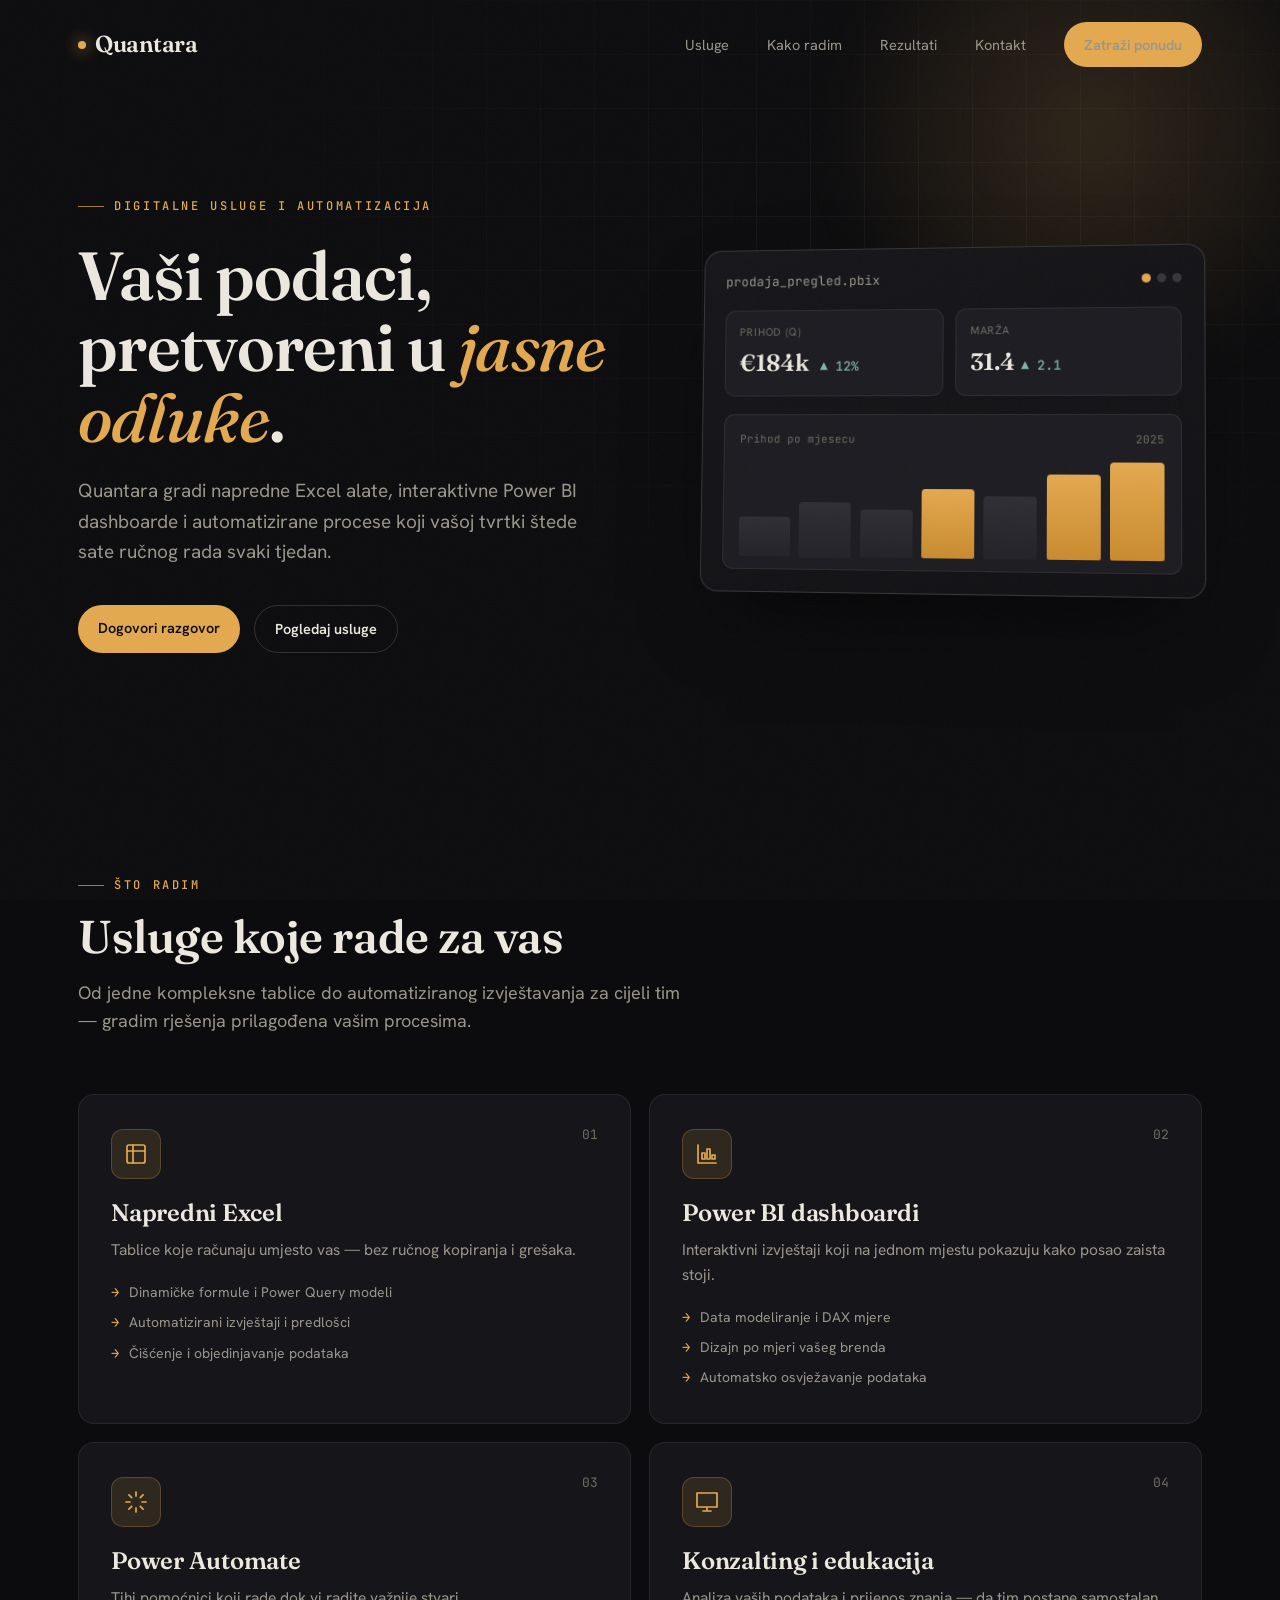
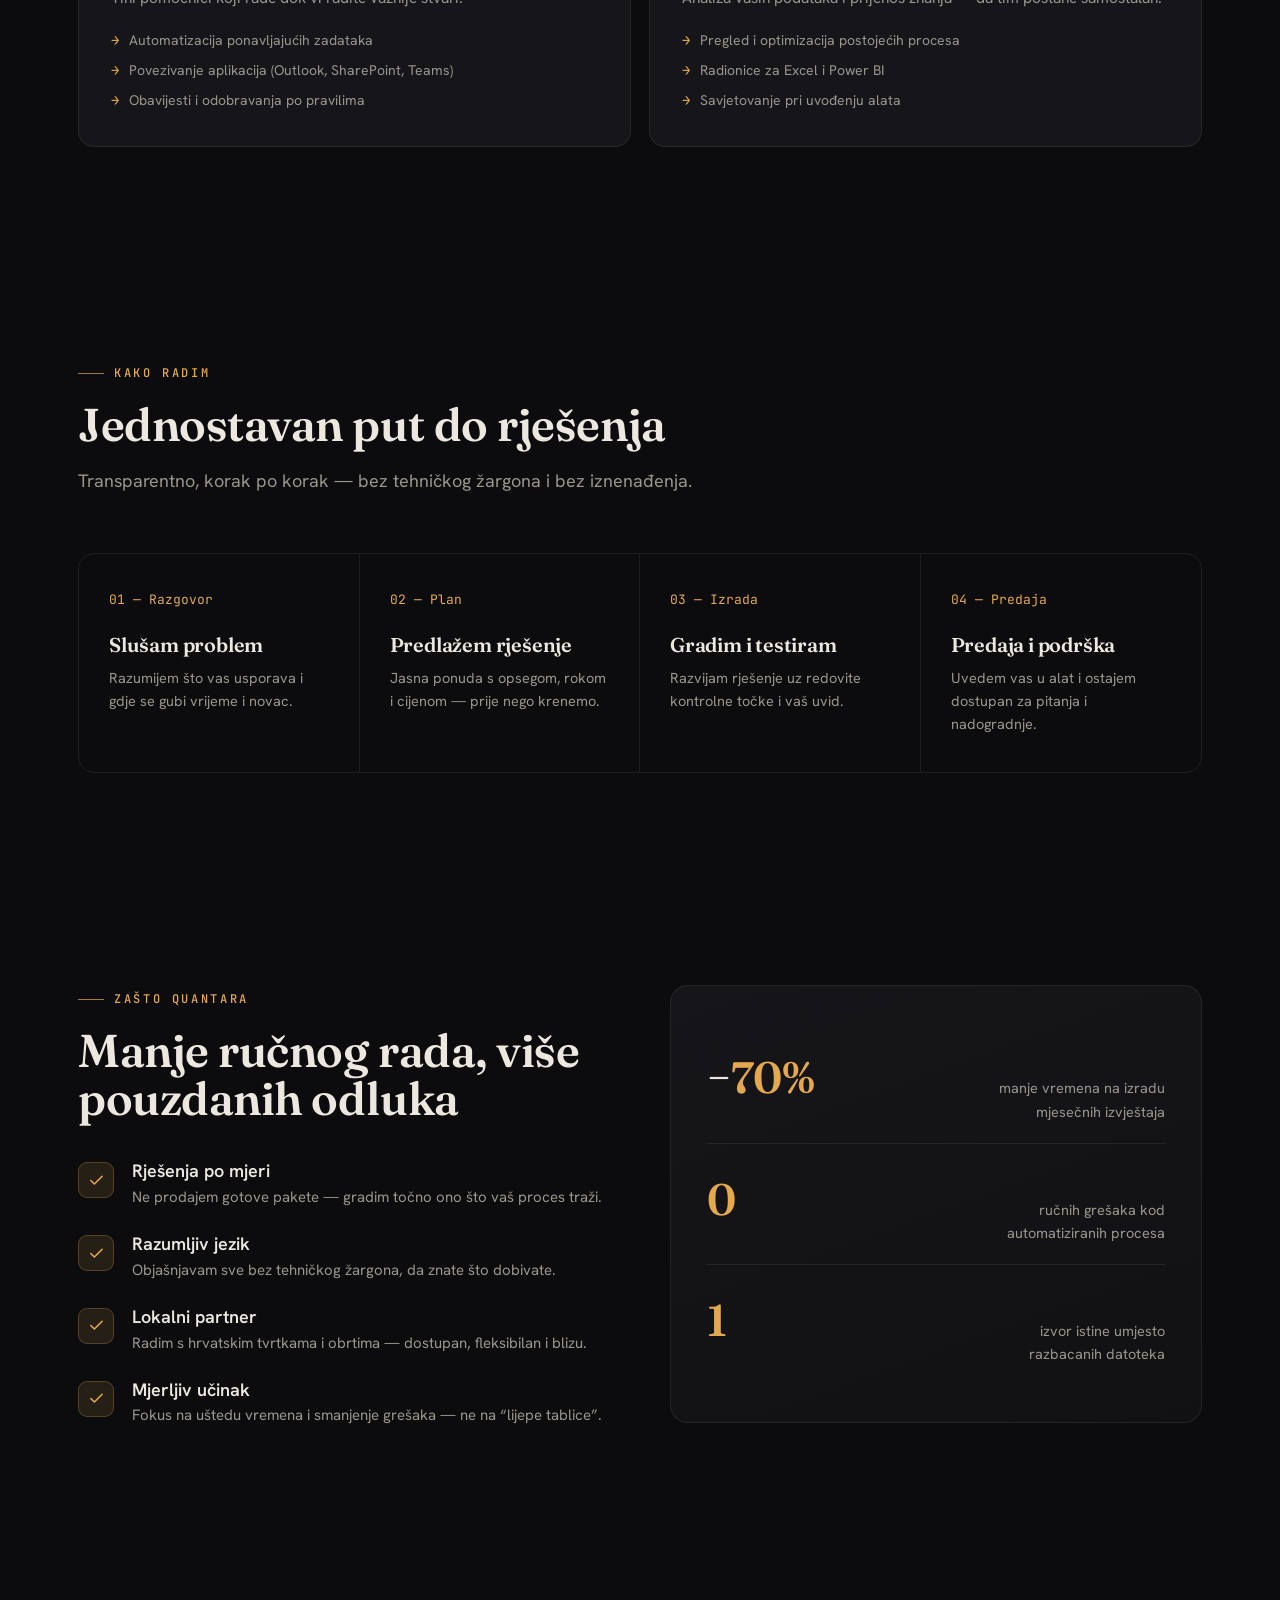
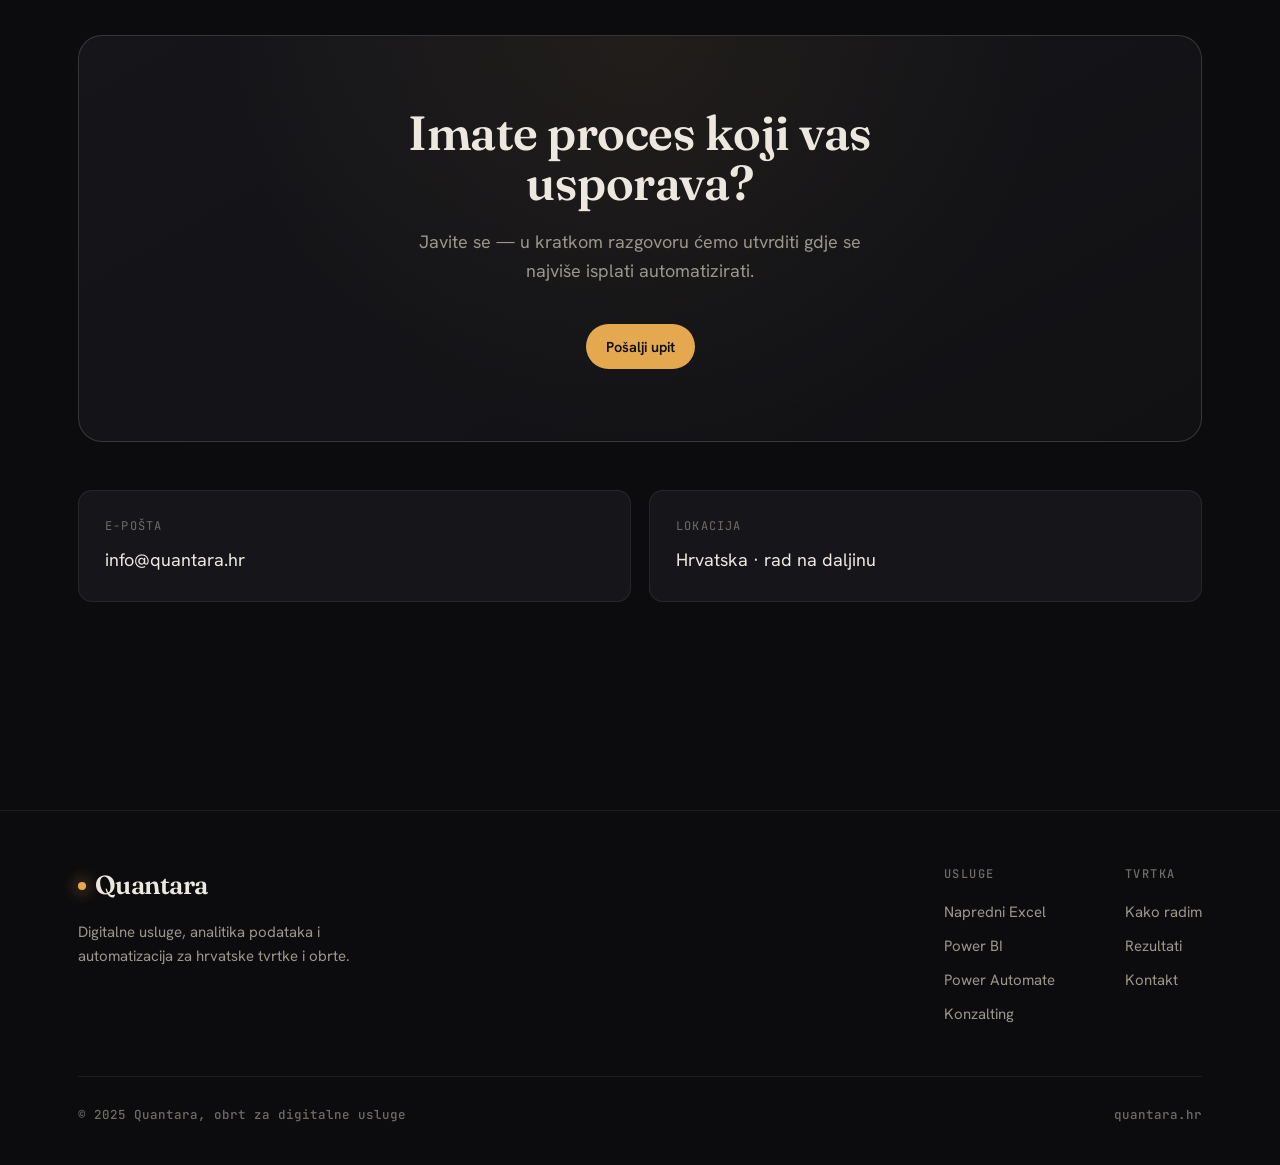
==== commit 1d659169: "Update index.html" ====
--- a/index.html
+++ b/index.html
@@ -1,530 +1,613 @@
-<!doctype html>
+<!DOCTYPE html>
 <html lang="hr">
 <head>
-  <meta charset="utf-8" />
-  <meta name="viewport" content="width=device-width, initial-scale=1" />
-  <title>Quantara — Power BI, Automation & Business Apps</title>
-  <meta name="description" content="Quantara pomaže organizacijama izraditi Power BI nadzorne ploče, automatizirati procese pomoću Power Automatea te izgraditi lagane poslovne aplikacije na Power Platformi." />
-  <link rel="canonical" href="https://www.quantara.hr/" />
-
-  <!-- Favicons -->
-  <link rel="icon" href="/favicon.ico" sizes="any">
-  <link rel="icon" type="image/png" sizes="32x32" href="/favicon-32.png">
-  <link rel="icon" type="image/png" sizes="16x16" href="/favicon-16.png">
-  <link rel="apple-touch-icon" href="/apple-touch-icon.png">
-
-  <!-- Open Graph / Social -->
-  <meta property="og:type" content="website" />
-  <meta property="og:url" content="https://www.quantara.hr/" />
-  <meta property="og:title" content="Quantara — Power BI, Automation & Business Apps" />
-  <meta property="og:description" content="Dashboards. Automation. Apps. Practical Microsoft solutions for real business impact." />
-  <meta property="og:image" content="https://www.quantara.hr/og-image.png" />
-  <meta name="twitter:card" content="summary_large_image" />
-
-  <!-- Schema.org JSON-LD: Organization -->
-  <script type="application/ld+json">
-  {
-    "@context": "https://schema.org",
-    "@type": "Organization",
-    "name": "Quantara",
-    "url": "https://www.quantara.hr/",
-    "logo": "https://www.quantara.hr/og-image.png",
-    "sameAs": [
-      "https://www.linkedin.com/company/quantara"
-    ],
-    "contactPoint": [{
-      "@type": "ContactPoint",
-      "contactType": "customer support",
-      "email": "info@quantara.hr",
-      "telephone": "+385955551455",
-      "areaServed": "HR, EU"
-    }]
-  }
-  </script>
-
-  <style>
-    /* ====== Design System (enterprise / light) ====== */
-    :root{
-      --bg:#f7f9fc;            /* light background */
-      --panel:#ffffff;          /* card background */
-      --brand:#1f3b79;          /* primary (darker blue) */
-      --brand-700:#162b59;      /* darker hover */
-      --text:#1f2937;           /* main text */
-      --muted:#4b5563;          /* secondary text */
-      --accent:#0ea5a5;         /* subtle accent (teal) */
-      --warn:#ffd166;
-      --maxw:1200px;
-      --radius:14px;
-      --shadow:0 10px 30px rgba(0,0,0,.10);
-      --shadow-soft:0 6px 18px rgba(0,0,0,.08);
+<meta charset="UTF-8" />
+<meta name="viewport" content="width=device-width, initial-scale=1.0" />
+<title>Quantara — Excel, Power BI i Power Automate rješenja</title>
+<meta name="description" content="Quantara pretvara vaše podatke u jasne odluke. Napredni Excel, Power BI dashboardi i automatizacija procesa s Power Automate za hrvatske tvrtke i obrte." />
+
+<link rel="icon" href="favicon.ico" sizes="any" />
+<link rel="icon" type="image/png" sizes="32x32" href="favicon-32.png" />
+<link rel="icon" type="image/png" sizes="16x16" href="favicon-16.png" />
+<link rel="apple-touch-icon" href="apple-touch-icon.png" />
+
+<meta property="og:type" content="website" />
+<meta property="og:title" content="Quantara — Excel, Power BI i Power Automate rješenja" />
+<meta property="og:description" content="Vaši podaci, pretvoreni u jasne odluke. Napredni Excel, Power BI dashboardi i automatizacija procesa za hrvatske tvrtke i obrte." />
+<meta property="og:url" content="https://quantara.hr" />
+<meta property="og:image" content="https://quantara.hr/og-image.png" />
+<meta name="twitter:card" content="summary_large_image" />
+<meta name="twitter:title" content="Quantara — Excel, Power BI i Power Automate rješenja" />
+<meta name="twitter:description" content="Vaši podaci, pretvoreni u jasne odluke." />
+<meta name="twitter:image" content="https://quantara.hr/og-image.png" />
+
+<link rel="preconnect" href="https://fonts.googleapis.com" />
+<link rel="preconnect" href="https://fonts.gstatic.com" crossorigin />
+<link href="https://fonts.googleapis.com/css2?family=Fraunces:opsz,wght@9..144,400;9..144,500;9..144,600;9..144,700&family=Hanken+Grotesk:wght@400;500;600;700&family=JetBrains+Mono:wght@400;500;600&display=swap" rel="stylesheet" />
+
+<style>
+  :root{
+    --ink:#0C0C0E;
+    --ink-2:#111114;
+    --surface:#16161A;
+    --surface-2:#1C1C21;
+    --line:rgba(236,232,223,0.08);
+    --line-strong:rgba(236,232,223,0.16);
+    --text:#ECE8DF;
+    --muted:#9A968C;
+    --muted-2:#6F6C64;
+    --accent:#E4A94F;
+    --accent-deep:#C98B2E;
+    --sage:#7FB5A6;
+    --accent-soft:rgba(228,169,79,0.12);
+    --maxw:1180px;
+    --ease:cubic-bezier(.22,.61,.36,1);
+  }
+
+  *{box-sizing:border-box;margin:0;padding:0}
+  html{scroll-behavior:smooth}
+  body{
+    background:var(--ink);
+    color:var(--text);
+    font-family:'Hanken Grotesk',sans-serif;
+    font-size:17px;
+    line-height:1.6;
+    -webkit-font-smoothing:antialiased;
+    overflow-x:hidden;
+  }
+
+  /* grain overlay */
+  body::after{
+    content:"";
+    position:fixed;inset:0;
+    pointer-events:none;z-index:9999;
+    opacity:.035;
+    background-image:url("data:image/svg+xml,%3Csvg xmlns='http://www.w3.org/2000/svg' width='160' height='160'%3E%3Cfilter id='n'%3E%3CfeTurbulence type='fractalNoise' baseFrequency='0.9' numOctaves='3'/%3E%3C/filter%3E%3Crect width='100%25' height='100%25' filter='url(%23n)'/%3E%3C/svg%3E");
+  }
+
+  a{color:inherit;text-decoration:none}
+  ::selection{background:var(--accent);color:var(--ink)}
+
+  .wrap{max-width:var(--maxw);margin:0 auto;padding:0 28px}
+
+  .mono{font-family:'JetBrains Mono',monospace;font-weight:500}
+  .eyebrow{
+    font-family:'JetBrains Mono',monospace;
+    font-size:12px;letter-spacing:.22em;text-transform:uppercase;
+    color:var(--accent);font-weight:500;
+    display:inline-flex;align-items:center;gap:10px;
+  }
+  .eyebrow::before{content:"";width:26px;height:1px;background:var(--accent);opacity:.7}
+
+  h1,h2,h3{font-family:'Fraunces',serif;font-weight:600;line-height:1.04;letter-spacing:-.01em}
+
+  /* ---------- NAV ---------- */
+  header{
+    position:fixed;top:0;left:0;right:0;z-index:100;
+    transition:all .4s var(--ease);
+  }
+  .nav{
+    display:flex;align-items:center;justify-content:space-between;
+    padding:22px 28px;max-width:var(--maxw);margin:0 auto;
+    transition:padding .4s var(--ease);
+  }
+  header.scrolled{
+    background:rgba(12,12,14,.72);
+    backdrop-filter:blur(14px);
+    border-bottom:1px solid var(--line);
+  }
+  header.scrolled .nav{padding:14px 28px}
+  .logo{
+    font-family:'Fraunces',serif;font-weight:600;font-size:23px;
+    letter-spacing:-.02em;display:flex;align-items:center;gap:9px;
+  }
+  .logo .dot{width:8px;height:8px;border-radius:50%;background:var(--accent);box-shadow:0 0 16px var(--accent)}
+  .nav-links{display:flex;align-items:center;gap:38px}
+  .nav-links a{
+    font-size:14.5px;color:var(--muted);transition:color .25s;position:relative;
+  }
+  .nav-links a:not(.btn):hover{color:var(--text)}
+  .nav-links a:not(.btn)::after{
+    content:"";position:absolute;left:0;bottom:-5px;height:1px;width:0;background:var(--accent);transition:width .3s var(--ease);
+  }
+  .nav-links a:not(.btn):hover::after{width:100%}
+  .btn{
+    background:var(--accent);color:var(--ink);
+    padding:11px 20px;border-radius:100px;font-weight:600;font-size:14.5px;
+    transition:transform .25s var(--ease),box-shadow .25s;
+    display:inline-block;border:none;cursor:pointer;
+  }
+  .btn:hover{transform:translateY(-2px);box-shadow:0 10px 30px rgba(228,169,79,.28)}
+  .btn-ghost{
+    background:transparent;color:var(--text);border:1px solid var(--line-strong);
+  }
+  .btn-ghost:hover{border-color:var(--accent);box-shadow:none}
+  .menu-toggle{display:none;background:none;border:none;color:var(--text);cursor:pointer;font-size:24px}
+
+  /* ---------- HERO ---------- */
+  .hero{
+    position:relative;padding:188px 0 110px;overflow:hidden;
+  }
+  .hero-grid-bg{
+    position:absolute;inset:0;z-index:0;pointer-events:none;
+    background-image:
+      linear-gradient(var(--line) 1px,transparent 1px),
+      linear-gradient(90deg,var(--line) 1px,transparent 1px);
+    background-size:54px 54px;
+    mask-image:radial-gradient(ellipse 80% 70% at 70% 30%,#000 0%,transparent 75%);
+    -webkit-mask-image:radial-gradient(ellipse 80% 70% at 70% 30%,#000 0%,transparent 75%);
+    opacity:.6;
+  }
+  .hero-glow{
+    position:absolute;top:-180px;right:-120px;width:620px;height:620px;z-index:0;
+    background:radial-gradient(circle,rgba(228,169,79,.16),transparent 62%);
+    filter:blur(20px);pointer-events:none;
+  }
+  .hero-inner{
+    position:relative;z-index:2;display:grid;grid-template-columns:1.05fr .95fr;
+    gap:56px;align-items:center;
+  }
+  .hero-copy{max-width:600px}
+  .hero h1{font-size:clamp(40px,5.4vw,68px);margin:24px 0 0}
+  .hero h1 em{font-style:italic;color:var(--accent);font-weight:500}
+  .hero p.lead{
+    color:var(--muted);font-size:19px;margin-top:24px;max-width:500px;
+  }
+  .hero-cta{display:flex;gap:14px;margin-top:38px;flex-wrap:wrap}
+  .hero-stats{
+    display:flex;gap:40px;margin-top:54px;padding-top:30px;border-top:1px solid var(--line);
+  }
+  .hero-stats .num{font-family:'Fraunces',serif;font-size:32px;color:var(--text);font-weight:600}
+  .hero-stats .lbl{font-size:13px;color:var(--muted-2);margin-top:2px}
+
+  /* fade-in load */
+  .reveal-load{opacity:0;transform:translateY(22px);animation:rise .9s var(--ease) forwards}
+  @keyframes rise{to{opacity:1;transform:none}}
+  .d1{animation-delay:.05s}.d2{animation-delay:.18s}.d3{animation-delay:.31s}
+  .d4{animation-delay:.44s}.d5{animation-delay:.57s}.d6{animation-delay:.7s}
+
+  /* ---------- DASHBOARD CARD ---------- */
+  .dash{
+    position:relative;background:linear-gradient(160deg,var(--surface),var(--ink-2));
+    border:1px solid var(--line-strong);border-radius:18px;padding:22px;
+    box-shadow:0 40px 80px -30px rgba(0,0,0,.7);
+    transform:perspective(1400px) rotateY(-7deg) rotateX(3deg);
+    transition:transform .6s var(--ease);
+  }
+  .dash:hover{transform:perspective(1400px) rotateY(-3deg) rotateX(1deg)}
+  .dash-head{display:flex;justify-content:space-between;align-items:center;margin-bottom:18px}
+  .dash-title{font-size:13px;color:var(--muted);font-family:'JetBrains Mono',monospace}
+  .dash-dots{display:flex;gap:6px}
+  .dash-dots span{width:9px;height:9px;border-radius:50%;background:var(--line-strong)}
+  .dash-dots span:first-child{background:var(--accent)}
+  .kpis{display:grid;grid-template-columns:1fr 1fr;gap:12px;margin-bottom:18px}
+  .kpi{background:var(--surface-2);border:1px solid var(--line);border-radius:11px;padding:13px 14px}
+  .kpi .k-lbl{font-size:11px;color:var(--muted-2);text-transform:uppercase;letter-spacing:.08em}
+  .kpi .k-val{font-family:'Fraunces',serif;font-size:24px;margin-top:4px;font-weight:600}
+  .kpi .k-val small{font-size:13px;color:var(--sage);font-family:'JetBrains Mono',monospace;margin-left:6px;font-weight:500}
+  .chart{
+    background:var(--surface-2);border:1px solid var(--line);border-radius:11px;
+    padding:16px 16px 12px;
+  }
+  .chart-top{display:flex;justify-content:space-between;font-size:11px;color:var(--muted-2);margin-bottom:14px;font-family:'JetBrains Mono',monospace}
+  .bars{display:flex;align-items:flex-end;gap:9px;height:96px}
+  .bar{
+    flex:1;background:linear-gradient(180deg,var(--accent),var(--accent-deep));
+    border-radius:4px 4px 2px 2px;transform-origin:bottom;transform:scaleY(0);
+    animation:grow 1s var(--ease) forwards;
+  }
+  .bar.alt{background:linear-gradient(180deg,#2E2E34,#222227)}
+  @keyframes grow{to{transform:scaleY(1)}}
+
+  /* ---------- SECTIONS ---------- */
+  section{position:relative}
+  .pad{padding:104px 0}
+  .sec-head{max-width:620px;margin-bottom:58px}
+  .sec-head h2{font-size:clamp(30px,3.8vw,46px);margin-top:18px}
+  .sec-head p{color:var(--muted);margin-top:18px;font-size:18px}
+
+  /* reveal on scroll */
+  .reveal{opacity:0;transform:translateY(30px);transition:opacity .8s var(--ease),transform .8s var(--ease)}
+  .reveal.in{opacity:1;transform:none}
+
+  /* ---------- SERVICES ---------- */
+  .services{display:grid;grid-template-columns:repeat(2,1fr);gap:18px}
+  .svc{
+    background:var(--surface);border:1px solid var(--line);border-radius:16px;
+    padding:34px 32px;position:relative;overflow:hidden;
+    transition:border-color .35s,transform .35s var(--ease);
+  }
+  .svc::before{
+    content:"";position:absolute;inset:0;opacity:0;transition:opacity .4s;
+    background:radial-gradient(circle at 100% 0%,var(--accent-soft),transparent 55%);
+  }
+  .svc:hover{border-color:var(--line-strong);transform:translateY(-4px)}
+  .svc:hover::before{opacity:1}
+  .svc-ico{
+    width:50px;height:50px;border-radius:12px;display:grid;place-items:center;
+    background:var(--accent-soft);border:1px solid rgba(228,169,79,.25);margin-bottom:22px;
+  }
+  .svc-ico svg{width:24px;height:24px;stroke:var(--accent)}
+  .svc .num-tag{position:absolute;top:30px;right:32px;font-family:'JetBrains Mono',monospace;font-size:13px;color:var(--muted-2)}
+  .svc h3{font-size:24px;margin-bottom:12px}
+  .svc p{color:var(--muted);font-size:15.5px}
+  .svc ul{list-style:none;margin-top:18px;display:flex;flex-direction:column;gap:8px}
+  .svc li{font-size:14px;color:var(--muted);display:flex;gap:10px;align-items:flex-start}
+  .svc li::before{content:"→";color:var(--accent);font-family:'JetBrains Mono',monospace;flex:none}
+
+  /* ---------- PROCESS ---------- */
+  .process-grid{display:grid;grid-template-columns:repeat(4,1fr);gap:0;border:1px solid var(--line);border-radius:16px;overflow:hidden}
+  .step{padding:36px 30px;border-right:1px solid var(--line);position:relative;transition:background .35s}
+  .step:last-child{border-right:none}
+  .step:hover{background:var(--surface)}
+  .step .s-num{font-family:'JetBrains Mono',monospace;font-size:13px;color:var(--accent);margin-bottom:24px}
+  .step h3{font-size:20px;margin-bottom:10px}
+  .step p{color:var(--muted);font-size:14.5px}
+
+  /* ---------- VALUE / WHY ---------- */
+  .why{display:grid;grid-template-columns:1fr 1fr;gap:60px;align-items:center}
+  .why-list{display:flex;flex-direction:column;gap:26px}
+  .why-item{display:flex;gap:18px}
+  .why-item .check{
+    flex:none;width:36px;height:36px;border-radius:9px;background:var(--accent-soft);
+    display:grid;place-items:center;border:1px solid rgba(228,169,79,.25);
+  }
+  .why-item .check svg{width:17px;height:17px;stroke:var(--accent)}
+  .why-item h3{font-size:18px;font-family:'Hanken Grotesk',sans-serif;font-weight:600;margin-bottom:4px;letter-spacing:0}
+  .why-item p{color:var(--muted);font-size:15px}
+  .why-visual{
+    background:linear-gradient(160deg,var(--surface),var(--ink-2));
+    border:1px solid var(--line);border-radius:18px;padding:36px;
+  }
+  .metric-row{display:flex;justify-content:space-between;align-items:baseline;padding:20px 0;border-bottom:1px solid var(--line)}
+  .metric-row:last-child{border-bottom:none}
+  .metric-row .m-num{font-family:'Fraunces',serif;font-size:44px;font-weight:600;color:var(--text)}
+  .metric-row .m-num span{color:var(--accent)}
+  .metric-row .m-lbl{color:var(--muted);font-size:14.5px;text-align:right;max-width:180px}
+
+  /* ---------- CTA ---------- */
+  .cta-band{
+    background:linear-gradient(150deg,var(--surface),var(--ink-2));
+    border:1px solid var(--line-strong);border-radius:24px;
+    padding:72px 56px;text-align:center;position:relative;overflow:hidden;
+  }
+  .cta-band::before{
+    content:"";position:absolute;inset:0;opacity:.5;
+    background:radial-gradient(circle at 50% 0%,var(--accent-soft),transparent 60%);
+  }
+  .cta-band h2{font-size:clamp(30px,4vw,48px);position:relative;max-width:680px;margin:0 auto}
+  .cta-band p{color:var(--muted);margin:20px auto 36px;max-width:480px;position:relative;font-size:18px}
+  .cta-band .hero-cta{justify-content:center;position:relative}
+
+  /* ---------- CONTACT STRIP ---------- */
+  .contact-strip{display:grid;grid-template-columns:repeat(2,1fr);gap:18px;margin-top:48px}
+  .contact-card{
+    background:var(--surface);border:1px solid var(--line);border-radius:14px;padding:26px;
+    transition:border-color .3s;
+  }
+  .contact-card:hover{border-color:var(--accent)}
+  .contact-card .c-lbl{font-family:'JetBrains Mono',monospace;font-size:12px;color:var(--muted-2);text-transform:uppercase;letter-spacing:.1em;margin-bottom:10px}
+  .contact-card .c-val{font-size:18px;color:var(--text)}
+
+  /* ---------- FOOTER ---------- */
+  footer{border-top:1px solid var(--line);padding:54px 0 40px;margin-top:104px}
+  .foot-top{display:flex;justify-content:space-between;align-items:flex-start;gap:40px;flex-wrap:wrap;margin-bottom:40px}
+  .foot-top .logo{font-size:26px}
+  .foot-tag{color:var(--muted);max-width:280px;margin-top:14px;font-size:15px}
+  .foot-cols{display:flex;gap:70px;flex-wrap:wrap}
+  .foot-col h4{font-family:'JetBrains Mono',monospace;font-size:12px;text-transform:uppercase;letter-spacing:.12em;color:var(--muted-2);margin-bottom:16px;font-weight:500}
+  .foot-col a{display:block;color:var(--muted);font-size:15px;margin-bottom:10px;transition:color .25s}
+  .foot-col a:hover{color:var(--accent)}
+  .foot-bot{display:flex;justify-content:space-between;align-items:center;padding-top:28px;border-top:1px solid var(--line);color:var(--muted-2);font-size:13px;flex-wrap:wrap;gap:14px}
+  .foot-bot .mono{font-size:12.5px}
+
+  /* ---------- RESPONSIVE ---------- */
+  @media(max-width:920px){
+    .hero-inner,.why{grid-template-columns:1fr;gap:48px}
+    .dash{transform:none;max-width:460px}
+    .dash:hover{transform:none}
+    .services,.process-grid,.contact-strip{grid-template-columns:1fr}
+    .step{border-right:none;border-bottom:1px solid var(--line)}
+    .step:last-child{border-bottom:none}
+    .why-visual{order:-1}
+  }
+  @media(max-width:680px){
+    body{font-size:16px}
+    .nav-links{
+      position:fixed;top:0;right:0;bottom:0;width:78%;max-width:320px;
+      background:var(--ink-2);border-left:1px solid var(--line);
+      flex-direction:column;align-items:flex-start;justify-content:center;
+      gap:28px;padding:40px;transform:translateX(100%);transition:transform .4s var(--ease);z-index:90;
     }
-    /* color scheme fixed to light/enterprise */
-
-    *{box-sizing:border-box}
-    html{scroll-behavior:smooth}
-    body{
-      margin:0;
-      font:16px/1.6 system-ui, -apple-system, Segoe UI, Roboto, "Helvetica Neue", Arial, "Noto Sans", "Apple Color Emoji","Segoe UI Emoji";
-      background:radial-gradient(1200px 600px at 70% -10%, rgba(31,59,121,.08), transparent), var(--bg);
-      color:var(--text)
-    }
-    a{color:var(--brand); text-decoration:none}
-    a:hover{color:var(--brand-700)}
-    img{max-width:100%; height:auto}
-
-    .container{max-width:var(--maxw); margin-inline:auto; padding:0 20px}
-
-    /* ====== Nav ====== */
-    .nav{position:sticky; top:0; z-index:50; background:var(--bg); border-bottom:1px solid rgba(0,0,0,.06);}
-    .nav-wrap{display:flex; align-items:center; justify-content:space-between; padding:14px 0}
-    .brand{display:flex; align-items:center; gap:10px; font-weight:700; letter-spacing:.2px}
-    .brand svg{width:40px; height:40px}
-    .brand span{ font-weight:800; font-size: clamp(1.6rem, 3vw, 2.2rem); letter-spacing:.35px }
-    .menu{display:flex; gap:20px; align-items:center}
-    .menu a{color:var(--text); opacity:.85}
-    .menu a:hover{opacity:1}
-
-    .hamburger{display:none; background:none; border:none; color:var(--text); font-size:26px}
-    .mobile-menu{display:none} /* hide on desktop */
-    @media (max-width:860px){
-      .menu{display:none}
-      .hamburger{display:block}
-      .mobile-menu{display:none; flex-direction:column; gap:12px; padding-bottom:16px}
-      .mobile-menu a{color:var(--text)}
-      .mobile-menu.open{display:flex}
-    }
-
-    /* ====== Buttons ====== */
-    .btn{display:inline-flex; align-items:center; gap:8px; padding:12px 16px; border-radius:12px; font-weight:700; border:1px solid transparent}
-    .btn.primary{background:var(--brand); color:#fff; box-shadow:0 3px 10px rgba(31,59,121,.25)}
-    .btn.primary:hover{background:var(--brand-700); transform:translateY(-1px)}
-    .btn.secondary{background:transparent; border-color:rgba(0,0,0,.12); color:var(--text)}
-    .btn.secondary:hover{background:rgba(0,0,0,.04)}
-
-    /* ====== Hero ====== */
-    .hero{position:relative; overflow:hidden; background:linear-gradient(180deg, rgba(31,59,121,.04), transparent)}
-    .hero-inner{display:grid; grid-template-columns:1.25fr 1fr; gap:40px; align-items:center; padding:70px 0}
-    h1{font-size:clamp(2.1rem, 5vw, 3.4rem); line-height:1.1; margin:14px 0 10px}
-    .sub{color:var(--muted); font-size:1.1rem; max-width:55ch}
-    .hero-cta{display:flex; gap:12px; margin-top:22px; flex-wrap:wrap}
-    .hero-card{background:var(--panel); padding:22px; border-radius:var(--radius); box-shadow:var(--shadow-soft)}
-
-    @media (max-width:980px){ .hero-inner{grid-template-columns:1fr; padding:42px 0} }
-
-    /* ====== Logos (hidden) ====== */
-    .logos{display:none}
-
-    /* ====== Sections ====== */
-    section{padding:70px 0}
-    h2{font-size:clamp(1.6rem, 3.4vw, 2.2rem); margin:0 0 8px}
-    .section-sub{color:var(--muted); margin:0 0 24px}
-    .grid{display:grid; grid-template-columns:repeat(3,1fr); gap:18px}
-    @media (max-width:980px){ .grid{grid-template-columns:1fr 1fr} }
-    @media (max-width:640px){ .grid{grid-template-columns:1fr} }
-
-    .card{background:var(--panel); border-radius:var(--radius); padding:22px; box-shadow:var(--shadow-soft); transition:transform .2s ease, box-shadow .2s ease}
-    .card:hover{transform:translateY(-3px)}
-    .card h3{margin:6px 0 8px}
-    .pill{display:inline-block; font-size:.8rem; padding:4px 8px; border-radius:999px; background:rgba(31,59,121,.10); color:var(--brand); font-weight:700}
-
-    /* ====== Process ====== */
-    .steps{display:grid; grid-template-columns:repeat(4,1fr); gap:16px}
-    .step{background:#fff; border:1px solid rgba(0,0,0,.06); border-radius:var(--radius); padding:20px}
-    .step .num{display:inline-grid; place-items:center; width:34px; height:34px; background:var(--brand); color:#fff; border-radius:50%; font-weight:800}
-    @media (max-width:980px){ .steps{grid-template-columns:1fr 1fr} }
-    @media (max-width:640px){ .steps{grid-template-columns:1fr} }
-
-    /* ====== Case Studies ====== */
-    .cs-grid{display:grid; grid-template-columns:repeat(3,1fr); gap:18px}
-    .cs{background:var(--panel); border-radius:var(--radius); overflow:hidden; box-shadow:var(--shadow-soft)}
-    .cs .img{aspect-ratio:16/9; background:linear-gradient(135deg, rgba(31,59,121,.10), rgba(14,165,165,.15))}
-    .cs .txt{padding:16px}
-    @media (max-width:980px){ .cs-grid{grid-template-columns:1fr 1fr} }
-    @media (max-width:640px){ .cs-grid{grid-template-columns:1fr} }
-
-    /* ====== Contact ====== */
-    .contact-card{display:grid; grid-template-columns:1.2fr 1fr; gap:24px}
-    .contact-box{background:var(--panel); border-radius:var(--radius); padding:22px; box-shadow:var(--shadow-soft)}
-    .contact-list{list-style:none; padding:0; margin:0}
-    .contact-list li{margin:10px 0}
-    .badge{display:inline-block; padding:3px 8px; background:rgba(0,0,0,.06); border-radius:8px; color:var(--muted); font-size:.85rem}
-    @media (max-width:980px){ .contact-card{grid-template-columns:1fr} }
-
-    /* ====== Footer ====== */
-    footer{border-top:1px solid rgba(0,0,0,.06); padding:26px 0; color:var(--muted)}
-    .foot{display:flex; gap:16px; align-items:center; justify-content:space-between; flex-wrap:wrap}
-  </style>
+    .nav-links.open{transform:none}
+    .nav-links a:not(.btn){font-size:20px}
+    .menu-toggle{display:block;z-index:95}
+    .hero{padding:140px 0 80px}
+    .hero-stats{gap:26px;flex-wrap:wrap}
+    .cta-band{padding:48px 26px}
+    .metric-row .m-num{font-size:34px}
+    .foot-bot{flex-direction:column;align-items:flex-start}
+  }
+</style>
 </head>
 <body>
-  <!-- ====== Navigation ====== -->
-  <nav class="nav" aria-label="Primary">
-    <div class="container nav-wrap">
-      <a class="brand" href="#" aria-label="Quantara homepage">
-        <!-- Modern Q logo -->
-        <svg viewBox="0 0 64 64" xmlns="http://www.w3.org/2000/svg" aria-hidden="true" role="img">
-          <defs>
-            <linearGradient id="qGrad" x1="0" y1="0" x2="1" y2="1">
-              <stop offset="0" stop-color="#1f3b79"/>
-              <stop offset="1" stop-color="#0ea5a5"/>
-            </linearGradient>
-          </defs>
-          <circle cx="28" cy="28" r="18" fill="none" stroke="url(#qGrad)" stroke-width="6"/>
-          <path d="M38 38 L56 56" stroke="url(#qGrad)" stroke-width="6" stroke-linecap="round"/>
-        </svg>
-        <span>Quantara</span>
-      </a>
-
-      <div class="menu" role="menubar">
-        <a href="#services" role="menuitem"><span data-i18n="nav.services">Usluge</span></a>
-        <a href="#process" role="menuitem"><span data-i18n="nav.process">Proces</span></a>
-        <a href="#work" role="menuitem"><span data-i18n="nav.work">Projekti</span></a>
-        <a href="#contact" role="menuitem"><span data-i18n="nav.contact">Kontakt</span></a>
-        <select id="langSwitch" aria-label="Language" style="background:transparent;border:1px solid rgba(0,0,0,.15);color:var(--text);padding:8px 10px;border-radius:10px">
-          <option value="en">EN</option>
-          <option value="hr" selected>HR</option>
-          <option value="de">DE</option>
-        </select>
-      </div>
-
-      <button class="hamburger" aria-label="Open menu" aria-expanded="false" onclick="toggleMenu()">☰</button>
-    </div>
-
-    <div class="container mobile-menu" id="mobileMenu">
-      <a href="#services"><span data-i18n="nav.services">Usluge</span></a>
-      <a href="#process"><span data-i18n="nav.process">Proces</span></a>
-      <a href="#work"><span data-i18n="nav.work">Projekti</span></a>
-      <a href="#contact"><span data-i18n="nav.contact">Kontakt</span></a>
+
+<!-- ============ NAV ============ -->
+<header id="header">
+  <nav class="nav">
+    <a href="#top" class="logo"><span class="dot"></span>Quantara</a>
+    <div class="nav-links" id="navlinks">
+      <a href="#usluge">Usluge</a>
+      <a href="#proces">Kako radim</a>
+      <a href="#rezultati">Rezultati</a>
+      <a href="#kontakt">Kontakt</a>
+      <a href="#kontakt" class="btn">Zatraži ponudu</a>
+    </div>
+    <button class="menu-toggle" id="menutoggle" aria-label="Izbornik">☰</button>
+  </nav>
+</header>
+
+<!-- ============ HERO ============ -->
+<section class="hero" id="top">
+  <div class="hero-grid-bg"></div>
+  <div class="hero-glow"></div>
+  <div class="wrap hero-inner">
+    <div class="hero-copy">
+      <span class="eyebrow reveal-load d1">Digitalne usluge i automatizacija</span>
+      <h1 class="reveal-load d2">Vaši podaci,<br>pretvoreni u <em>jasne odluke</em>.</h1>
+      <p class="lead reveal-load d3">
+        Quantara gradi napredne Excel alate, interaktivne Power BI dashboarde i
+        automatizirane procese koji vašoj tvrtki štede sate ručnog rada svaki tjedan.
+      </p>
+      <div class="hero-cta reveal-load d4">
+        <a href="#kontakt" class="btn">Dogovori razgovor</a>
+        <a href="#usluge" class="btn btn-ghost">Pogledaj usluge</a>
+      </div>
+    </div>
+
+    <!-- faux dashboard -->
+    <div class="reveal-load d6">
+      <div class="dash">
+        <div class="dash-head">
+          <span class="dash-title">prodaja_pregled.pbix</span>
+          <div class="dash-dots"><span></span><span></span><span></span></div>
+        </div>
+        <div class="kpis">
+          <div class="kpi"><div class="k-lbl">Prihod (Q)</div><div class="k-val">€184k <small>▲ 12%</small></div></div>
+          <div class="kpi"><div class="k-lbl">Marža</div><div class="k-val">31.4<small>▲ 2.1</small></div></div>
+        </div>
+        <div class="chart">
+          <div class="chart-top"><span>Prihod po mjesecu</span><span>2025</span></div>
+          <div class="bars">
+            <div class="bar alt" style="height:42%;animation-delay:.6s"></div>
+            <div class="bar alt" style="height:58%;animation-delay:.68s"></div>
+            <div class="bar alt" style="height:50%;animation-delay:.76s"></div>
+            <div class="bar" style="height:72%;animation-delay:.84s"></div>
+            <div class="bar alt" style="height:65%;animation-delay:.92s"></div>
+            <div class="bar" style="height:88%;animation-delay:1s"></div>
+            <div class="bar" style="height:100%;animation-delay:1.08s"></div>
+          </div>
+        </div>
+      </div>
+    </div>
+  </div>
+</section>
+
+<!-- ============ USLUGE ============ -->
+<section class="pad" id="usluge">
+  <div class="wrap">
+    <div class="sec-head reveal">
+      <span class="eyebrow">Što radim</span>
+      <h2>Usluge koje rade za vas</h2>
+      <p>Od jedne kompleksne tablice do automatiziranog izvještavanja za cijeli tim — gradim rješenja prilagođena vašim procesima.</p>
+    </div>
+
+    <div class="services">
+      <article class="svc reveal">
+        <span class="num-tag">01</span>
+        <div class="svc-ico"><svg viewBox="0 0 24 24" fill="none" stroke-width="1.7" stroke-linecap="round" stroke-linejoin="round"><rect x="3" y="3" width="18" height="18" rx="2"/><path d="M3 9h18M9 3v18"/></svg></div>
+        <h3>Napredni Excel</h3>
+        <p>Tablice koje računaju umjesto vas — bez ručnog kopiranja i grešaka.</p>
+        <ul>
+          <li>Dinamičke formule i Power Query modeli</li>
+          <li>Automatizirani izvještaji i predlošci</li>
+          <li>Čišćenje i objedinjavanje podataka</li>
+        </ul>
+      </article>
+
+      <article class="svc reveal">
+        <span class="num-tag">02</span>
+        <div class="svc-ico"><svg viewBox="0 0 24 24" fill="none" stroke-width="1.7" stroke-linecap="round" stroke-linejoin="round"><path d="M3 3v18h18"/><rect x="7" y="11" width="3" height="6"/><rect x="12" y="7" width="3" height="10"/><rect x="17" y="13" width="3" height="4"/></svg></div>
+        <h3>Power BI dashboardi</h3>
+        <p>Interaktivni izvještaji koji na jednom mjestu pokazuju kako posao zaista stoji.</p>
+        <ul>
+          <li>Data modeliranje i DAX mjere</li>
+          <li>Dizajn po mjeri vašeg brenda</li>
+          <li>Automatsko osvježavanje podataka</li>
+        </ul>
+      </article>
+
+      <article class="svc reveal">
+        <span class="num-tag">03</span>
+        <div class="svc-ico"><svg viewBox="0 0 24 24" fill="none" stroke-width="1.7" stroke-linecap="round" stroke-linejoin="round"><path d="M12 2v4M12 18v4M4.9 4.9l2.8 2.8M16.3 16.3l2.8 2.8M2 12h4M18 12h4M4.9 19.1l2.8-2.8M16.3 7.7l2.8-2.8"/></svg></div>
+        <h3>Power Automate</h3>
+        <p>Tihi pomoćnici koji rade dok vi radite važnije stvari.</p>
+        <ul>
+          <li>Automatizacija ponavljajućih zadataka</li>
+          <li>Povezivanje aplikacija (Outlook, SharePoint, Teams)</li>
+          <li>Obavijesti i odobravanja po pravilima</li>
+        </ul>
+      </article>
+
+      <article class="svc reveal">
+        <span class="num-tag">04</span>
+        <div class="svc-ico"><svg viewBox="0 0 24 24" fill="none" stroke-width="1.7" stroke-linecap="round" stroke-linejoin="round"><path d="M2 3h20v14H2zM8 21h8M12 17v4"/></svg></div>
+        <h3>Konzalting i edukacija</h3>
+        <p>Analiza vaših podataka i prijenos znanja — da tim postane samostalan.</p>
+        <ul>
+          <li>Pregled i optimizacija postojećih procesa</li>
+          <li>Radionice za Excel i Power BI</li>
+          <li>Savjetovanje pri uvođenju alata</li>
+        </ul>
+      </article>
+    </div>
+  </div>
+</section>
+
+<!-- ============ PROCES ============ -->
+<section class="pad" id="proces">
+  <div class="wrap">
+    <div class="sec-head reveal">
+      <span class="eyebrow">Kako radim</span>
+      <h2>Jednostavan put do rješenja</h2>
+      <p>Transparentno, korak po korak — bez tehničkog žargona i bez iznenađenja.</p>
+    </div>
+
+    <div class="process-grid reveal">
+      <div class="step">
+        <div class="s-num">01 — Razgovor</div>
+        <h3>Slušam problem</h3>
+        <p>Razumijem što vas usporava i gdje se gubi vrijeme i novac.</p>
+      </div>
+      <div class="step">
+        <div class="s-num">02 — Plan</div>
+        <h3>Predlažem rješenje</h3>
+        <p>Jasna ponuda s opsegom, rokom i cijenom — prije nego krenemo.</p>
+      </div>
+      <div class="step">
+        <div class="s-num">03 — Izrada</div>
+        <h3>Gradim i testiram</h3>
+        <p>Razvijam rješenje uz redovite kontrolne točke i vaš uvid.</p>
+      </div>
+      <div class="step">
+        <div class="s-num">04 — Predaja</div>
+        <h3>Predaja i podrška</h3>
+        <p>Uvedem vas u alat i ostajem dostupan za pitanja i nadogradnje.</p>
+      </div>
+    </div>
+  </div>
+</section>
+
+<!-- ============ REZULTATI / WHY ============ -->
+<section class="pad" id="rezultati">
+  <div class="wrap">
+    <div class="why">
       <div>
-        <select id="langSwitchMobile" aria-label="Language">
-          <option value="en">EN</option>
-          <option value="hr" selected>HR</option>
-          <option value="de">DE</option>
-        </select>
-      </div>
-    </div>
-  </nav>
-
-  <!-- ====== Hero ====== -->
-  <header class="hero">
-    <div class="container hero-inner">
+        <div class="sec-head reveal" style="margin-bottom:40px">
+          <span class="eyebrow">Zašto Quantara</span>
+          <h2>Manje ručnog rada, više pouzdanih odluka</h2>
+        </div>
+        <div class="why-list">
+          <div class="why-item reveal">
+            <div class="check"><svg viewBox="0 0 24 24" fill="none" stroke-width="2.2" stroke-linecap="round" stroke-linejoin="round"><path d="M20 6 9 17l-5-5"/></svg></div>
+            <div><h3>Rješenja po mjeri</h3><p>Ne prodajem gotove pakete — gradim točno ono što vaš proces traži.</p></div>
+          </div>
+          <div class="why-item reveal">
+            <div class="check"><svg viewBox="0 0 24 24" fill="none" stroke-width="2.2" stroke-linecap="round" stroke-linejoin="round"><path d="M20 6 9 17l-5-5"/></svg></div>
+            <div><h3>Razumljiv jezik</h3><p>Objašnjavam sve bez tehničkog žargona, da znate što dobivate.</p></div>
+          </div>
+          <div class="why-item reveal">
+            <div class="check"><svg viewBox="0 0 24 24" fill="none" stroke-width="2.2" stroke-linecap="round" stroke-linejoin="round"><path d="M20 6 9 17l-5-5"/></svg></div>
+            <div><h3>Lokalni partner</h3><p>Radim s hrvatskim tvrtkama i obrtima — dostupan, fleksibilan i blizu.</p></div>
+          </div>
+          <div class="why-item reveal">
+            <div class="check"><svg viewBox="0 0 24 24" fill="none" stroke-width="2.2" stroke-linecap="round" stroke-linejoin="round"><path d="M20 6 9 17l-5-5"/></svg></div>
+            <div><h3>Mjerljiv učinak</h3><p>Fokus na uštedu vremena i smanjenje grešaka — ne na “lijepe tablice”.</p></div>
+          </div>
+        </div>
+      </div>
+
+      <div class="why-visual reveal">
+        <div class="metric-row">
+          <div class="m-num">−<span>70%</span></div>
+          <div class="m-lbl">manje vremena na izradu mjesečnih izvještaja</div>
+        </div>
+        <div class="metric-row">
+          <div class="m-num"><span>0</span></div>
+          <div class="m-lbl">ručnih grešaka kod automatiziranih procesa</div>
+        </div>
+        <div class="metric-row">
+          <div class="m-num"><span>1</span></div>
+          <div class="m-lbl">izvor istine umjesto razbacanih datoteka</div>
+        </div>
+      </div>
+    </div>
+  </div>
+</section>
+
+<!-- ============ CTA + KONTAKT ============ -->
+<section class="pad" id="kontakt">
+  <div class="wrap">
+    <div class="cta-band reveal">
+      <h2>Imate proces koji vas usporava?</h2>
+      <p>Javite se — u kratkom razgovoru ćemo utvrditi gdje se najviše isplati automatizirati.</p>
+      <div class="hero-cta">
+        <a href="mailto:info@quantara.hr" class="btn">Pošalji upit</a>
+      </div>
+    </div>
+
+    <div class="contact-strip">
+      <div class="contact-card reveal">
+        <div class="c-lbl">E-pošta</div>
+        <a href="mailto:info@quantara.hr" class="c-val">info@quantara.hr</a>
+      </div>
+      <div class="contact-card reveal">
+        <div class="c-lbl">Lokacija</div>
+        <div class="c-val">Hrvatska · rad na daljinu</div>
+      </div>
+    </div>
+  </div>
+</section>
+
+<!-- ============ FOOTER ============ -->
+<footer>
+  <div class="wrap">
+    <div class="foot-top">
       <div>
-        <h1 data-i18n="hero.title">Rješenja temeljena na podacima koja pokreću vaše poslovanje naprijed</h1>
-        <p class="sub" data-i18n="hero.sub">Dizajniramo jasne dashboarde, automatiziramo ručne poslove i izrađujemo lagane aplikacije na Microsoft Power Platformi — kako bi vaš tim više vremena ulagao u učinak, a manje u rutinu.</p>
-        <div class="hero-cta">
-          <a class="btn primary" href="#contact"><span data-i18n="hero.ctaPrimary">Kontaktirajte nas</span></a>
-          <a class="btn secondary" href="#work"><span data-i18n="hero.ctaSecondary">Pogledajte primjere projekata</span></a>
-        </div>
-      </div>
-      <div>
-        <div class="hero-card">
-          <strong data-i18n="hero.cardTitle">Što isporučujemo</strong>
-          <ul>
-            <li><span data-i18n="hero.deliver1">Upravljački KPI dashboardi u Power BI-ju</span></li>
-            <li><span data-i18n="hero.deliver2">Automatsko osvježavanje i konsolidacija podataka</span></li>
-            <li><span data-i18n="hero.deliver3">Tijekovi odobravanja u Power Automateu</span></li>
-            <li><span data-i18n="hero.deliver4">Power Apps za terenske i back-office timove</span></li>
-          </ul>
-          <span class="badge">Microsoft 365 • SharePoint • SQL • APIs • Excel</span>
-        </div>
-      </div>
-    </div>
-  </header>
-
-  <!-- Logos (hidden for now) -->
-  <div class="container logos" aria-label="Trusted by"></div>
-
-  <main>
-    <!-- ====== Services ====== -->
-    <section id="services" class="container">
-      <h2 data-i18n="services.title">Usluge</h2>
-      <p class="section-sub" data-i18n="services.sub">Praktični, na rezultate usmjereni projekti — brza isporuka i prilagođeno vašem timu.</p>
-      <div class="grid">
-        <article class="card">
-          <span class="pill" data-i18n="services.pill.powerbi">Power BI</span>
-          <h3 data-i18n="services.card1.title">Upravljački dashboardi</h3>
-          <p data-i18n="services.card1.body">Jedan izvor istine za KPI-eve i ad-hoc analize. Modeliranje podataka, DAX mjere, RLS, zakazano osvježavanje i upravljanje.</p>
-        </article>
-        <article class="card">
-          <span class="pill" data-i18n="services.pill.automation">Automatizacija</span>
-          <h3 data-i18n="services.card2.title">Automatizirani izvještaji</h3>
-          <p data-i18n="services.card2.body">Automatizirajte ručne korake uz Power Automate: prikupljanje podataka, odobrenja, e-mail obavijesti i izvoze. Integracije sa SharePointom, Excelom i API-jima.</p>
-        </article>
-        <article class="card">
-          <span class="pill" data-i18n="services.pill.powerapps">Power Apps</span>
-          <h3 data-i18n="services.card3.title">Lagane poslovne aplikacije</h3>
-          <p data-i18n="services.card3.body">Od tablice do aplikacije. Jednostavna sučelja za teren i ured — sigurno i spremno za mobilne uređaje.</p>
-        </article>
-        <article class="card">
-          <span class="pill" data-i18n="services.pill.data">Podaci</span>
-          <h3 data-i18n="services.card4.title">Data strategija i arhitektura</h3>
-          <p data-i18n="services.card4.body">Mapiranje izvora, pravila kvalitete i pragmatičan plan. Krenite malo, iterirajte brzo i skalirajte s povjerenjem.</p>
-        </article>
-        <article class="card">
-          <span class="pill" data-i18n="services.pill.training">Edukacija</span>
-          <h3 data-i18n="services.card5.title">Obuka i podrška timu</h3>
-          <p data-i18n="services.card5.body">Praktična Power BI i Power Platform edukacija na vašim stvarnim podacima i slučajevima.</p>
-        </article>
-        <article class="card">
-          <span class="pill" data-i18n="services.pill.support">Podrška</span>
-          <h3 data-i18n="services.card6.title">Održavanje</h3>
-          <p data-i18n="services.card6.body">Raspoloživi sati za dorade, ispravke podataka i nove značajke — bez dugoročnih obveza.</p>
-        </article>
-      </div>
-    </section>
-
-    <!-- ====== Process ====== -->
-    <section id="process" class="container">
-      <h2 data-i18n="process.title">Kako radimo</h2>
-      <p class="section-sub" data-i18n="process.sub">Jednostavan proces u 4 koraka s naglaskom na jasnoću i brzinu.</p>
-      <div class="steps">
-        <div class="step"><span class="num">1</span><h3 data-i18n="process.s1.title">Upoznavanje</h3><p data-i18n="process.s1.body">Kratki poziv za usklađivanje ciljeva, izvora podataka i kriterija uspjeha.</p></div>
-        <div class="step"><span class="num">2</span><h3 data-i18n="process.s2.title">Dizajn</h3><p data-i18n="process.s2.body">Mapiramo model podataka i skiciramo tokove dashboarda/aplikacije po vašem procesu.</p></div>
-        <div class="step"><span class="num">3</span><h3 data-i18n="process.s3.title">Izrada</h3><p data-i18n="process.s3.body">Brze iteracije na stvarnim podacima. Tjedni pregled i demo.</p></div>
-        <div class="step"><span class="num">4</span><h3 data-i18n="process.s4.title">Puštanje u rad</h3><p data-i18n="process.s4.body">Upravljanje, dokumentacija i edukacija — da rješenje zaživi.</p></div>
-      </div>
-    </section>
-
-    <!-- ====== Work / Case Studies ====== -->
-    <section id="work" class="container">
-      <h2 data-i18n="work.title">Primjeri projekata</h2>
-      <p class="section-sub" data-i18n="work.sub">Nedavni rezultati za male, srednje i velike timove.</p>
-      <div class="cs-grid">
-        <article class="cs">
-          <div class="img" role="img" aria-label="Sales performance dashboard"></div>
-          <div class="txt"><h3 data-i18n="work.cs1.title">Prodajni KPI dashboard</h3><p data-i18n="work.cs1.body">Izvještavanje brže s 2 dana na 2 sata. Drill-down po regiji, proizvodu i kanalu.</p></div>
-        </article>
-        <article class="cs">
-          <div class="img" role="img" aria-label="Automation workflow"></div>
-          <div class="txt"><h3 data-i18n="work.cs2.title">Automatizirani mjesečni paket</h3><p data-i18n="work.cs2.body">Zakazano osvježavanje, PDF izvozi i odobrenja u Teams — 80% manje ručnog rada.</p></div>
-        </article>
-        <article class="cs">
-          <div class="img" role="img" aria-label="Operations app"></div>
-          <div class="txt"><h3 data-i18n="work.cs3.title">Inspection Power App</h3><p data-i18n="work.cs3.body">Mobilna aplikacija s offline unosom i slikama. Brza sinkronizacija na SharePoint/Dataverse.</p></div>
-        </article>
-      </div>
-    </section>
-
-    <!-- ====== Contact ====== -->
-    <section id="contact" class="container">
-      <h2 data-i18n="contact.title">Kontakt</h2>
-      <p class="section-sub" data-i18n="contact.sub">Ukratko nam napišite što želite postići — odgovaramo unutar 1 radnog dana.</p>
-      <div class="contact-card">
-        <div class="contact-box">
-          <ul class="contact-list">
-            <li><strong><span data-i18n="contact.emailLabel">E-mail</span>:</strong> <a href="mailto:info@quantara.hr">info@quantara.hr</a></li>
-            <li><strong><span data-i18n="contact.phoneLabel">Telefon</span>:</strong> <a href="tel:+385955551455">095 555 1455</a></li>
-            <li><strong><span data-i18n="contact.locationLabel">Lokacija</span>:</strong> <span data-i18n="contact.locationText">Slavonski Brod, Hrvatska • Usluga na daljinu u EU</span></li>
-          </ul>
-          <div style="margin-top:14px; display:flex; gap:10px; flex-wrap:wrap">
-            <a class="btn primary" href="mailto:info@quantara.hr?subject=Inquiry"><span data-i18n="contact.emailUs">Pošaljite nam e-mail</span></a>
-            <a class="btn secondary" href="#services"><span data-i18n="contact.viewServices">Pogledaj usluge</span></a>
-          </div>
-          <p class="section-sub" style="margin-top:12px" data-i18n="contact.nocookies">Bez kolačića. Bez praćenja. Samo e-mail ili poziv.</p>
-        </div>
-        <div class="contact-box">
-          <strong data-i18n="contact.companyDetails">Podaci o tvrtki</strong>
-          <p>
-            <span data-i18n="contact.companyLine1">Quantara — Paušalni obrt</span><br/>
-            <span data-i18n="contact.vat">PDV ID: (po potrebi)</span><br/>
-            <span data-i18n="contact.hours">Radno vrijeme: Pon–Pet 09:00–17:00 CET</span>
-          </p>
-          <span class="badge">GDPR-friendly • Microsoft Partner ecosystem</span>
-        </div>
-      </div>
-    </section>
-  </main>
-
-  <footer>
-    <div class="container foot">
-      <small>© <span id="year"></span> Quantara. All rights reserved.</small>
-      <small><a href="#" onclick="window.scrollTo({top:0, behavior:'smooth'})"><span data-i18n="footer.backToTop">Na vrh ↑</span></a></small>
-    </div>
-  </footer>
-
-  <script>
-    // Mobile menu toggle
-    function toggleMenu(){
-      const m = document.getElementById('mobileMenu');
-      const btn = document.querySelector('.hamburger');
-      const open = m.classList.toggle('open');
-      btn.setAttribute('aria-expanded', String(open));
-    }
-
-    // Set current year in footer
-    document.getElementById('year').textContent = new Date().getFullYear();
-
-    // ====== Translations ======
-    const i18n = {
-      en: {
-        meta: { title: 'Quantara — Power BI, Automation & Business Apps', description: 'Quantara helps organizations build Power BI dashboards, automate processes with Power Automate, and deliver lightweight business apps on Microsoft Power Platform.' },
-        nav: { services:'Services', process:'Process', work:'Work', contact:'Contact', cta:'Contact', language:'Language' },
-        hero: {
-          kicker:'Power BI • Automation • Power Apps',
-          title:'Data-driven solutions that move your business forward',
-          sub:'We design clear dashboards, automate manual work, and build lightweight apps on Microsoft Power Platform—so your team spends more time on impact, not busywork.',
-          ctaPrimary:'Contact us', ctaSecondary:'See example projects',
-          stat1:'faster reporting', stat2:'from spreadsheet to app',
-          deliver1:'Executive KPI dashboards in Power BI',
-          deliver2:'Automated refresh & data consolidation',
-          deliver3:'Approval workflows in Power Automate',
-          deliver4:'Power Apps for field & back-office teams',
-          cardTitle:'What we deliver'
-        },
-        services: {
-          title:'Services', sub:'Practical, outcome-focused projects—delivered fast and made for your team.',
-          pill:{ powerbi:'Power BI', automation:'Automation', powerapps:'Power Apps', data:'Data', training:'Training', support:'Support' },
-          card1:{ title:'Executive Dashboards', body:'Single source of truth for KPIs and ad-hoc analysis. Data modeling, DAX measures, Row-Level Security, scheduled refresh, and governance.' },
-          card2:{ title:'Workflow & Reporting', body:'Automate manual steps with Power Automate: data collection, approvals, email alerts, and exports. Integrations with SharePoint, Excel, and APIs.' },
-          card3:{ title:'Lightweight Business Apps', body:'From spreadsheet to app. Simple UIs for field operations, audits, requests, or inventory—secure and mobile-ready.' },
-          card4:{ title:'Data Strategy & Architecture', body:'Source mapping, data quality rules, and a pragmatic roadmap. Start small, iterate quickly, and scale with confidence.' },
-          card5:{ title:'Enablement & Coaching', body:'Hands-on Power BI and Power Platform training tailored to your real datasets and use-cases.' },
-          card6:{ title:'Care Plans', body:'On-demand hours for enhancements, data fixes, and new features—without long contracts.' }
-        },
-        process: {
-          title:'How we work', sub:'A simple 4-step process focused on clarity and speed.',
-          s1:{ title:'Discovery', body:'Short call to align on goals, data sources, and success criteria.' },
-          s2:{ title:'Design', body:'We map the data model and sketch dashboard/app flows that match your process.' },
-          s3:{ title:'Build', body:'Rapid iterations with real data. Weekly check-ins and demos.' },
-          s4:{ title:'Launch', body:'Governance, documentation, and enablement—so the solution sticks.' }
-        },
-        work: {
-          title:'Example Projects', sub:'Recent outcomes delivered for SMEs and enterprise teams.',
-          cs1:{ title:'Sales KPI Dashboard', body:'Cut reporting time from 2 days to 2 hours. Drill-downs by region, product, and channel with dynamic targets.' },
-          cs2:{ title:'Automated Month-End Pack', body:'Scheduled data refresh, PDF exports, and approvals via Teams. Reduced manual steps by 80%.' },
-          cs3:{ title:'Inspection Power App', body:'Mobile app for field teams with offline capture and image attachments. Instant sync to SharePoint/Dataverse.' }
-        },
-        contact: {
-          title:'Contact', sub:'Tell us briefly what you want to achieve—we’ll reply within 1 business day.',
-          emailLabel:'Email', phoneLabel:'Phone', locationLabel:'Location',
-          locationText:'Slavonski Brod, Croatia • Serving EU remotely',
-          emailUs:'Email us', viewServices:'View services', nocookies:'No cookies. No tracking. Just email or call.',
-          companyDetails:'Company details', companyLine1:'Quantara — Sole proprietorship', vat:'VAT: (add if/when applicable)', hours:'Working hours: Mon–Fri 09:00–17:00 CET'
-        },
-        footer:{ backToTop:'Back to top ↑' }
-      },
-      hr: {
-        meta: { title: 'Quantara — Power BI, Automatizacija i Poslovne Aplikacije', description: 'Quantara pomaže organizacijama izraditi Power BI nadzorne ploče, automatizirati procese pomoću Power Automatea te izgraditi lagane poslovne aplikacije na Power Platformi.' },
-        nav: { services:'Usluge', process:'Proces', work:'Projekti', contact:'Kontakt', cta:'Kontakt', language:'Jezik' },
-        hero: {
-          kicker:'Power BI • Automatizacija • Power Apps',
-          title:'Rješenja temeljena na podacima koja pokreću vaše poslovanje naprijed',
-          sub:'Dizajniramo jasne dashboarde, automatiziramo ručne poslove i izrađujemo lagane aplikacije na Microsoft Power Platformi — kako bi vaš tim više vremena ulagao u učinak, a manje u rutinu.',
-          ctaPrimary:'Kontaktirajte nas', ctaSecondary:'Pogledajte primjere projekata',
-          stat1:'brže izvještavanje', stat2:'od Excela do aplikacije',
-          deliver1:'Upravljački KPI dashboardi u Power BI-ju',
-          deliver2:'Automatsko osvježavanje i konsolidacija podataka',
-          deliver3:'Tijekovi odobravanja u Power Automateu',
-          deliver4:'Power Apps za terenske i back-office timove',
-          cardTitle:'Što isporučujemo'
-        },
-        services: {
-          title:'Usluge', sub:'Praktični, na rezultate usmjereni projekti — brza isporuka i prilagođeno vašem timu.',
-          pill:{ powerbi:'Power BI', automation:'Automatizacija', powerapps:'Power Apps', data:'Podaci', training:'Edukacija', support:'Podrška' },
-          card1:{ title:'Upravljački dashboardi', body:'Jedan izvor istine za KPI-eve i ad-hoc analize. Modeliranje podataka, DAX mjere, RLS, zakazano osvježavanje i upravljanje.' },
-          card2:{ title:'Automatizirani izvještaji', body:'Automatizirajte ručne korake uz Power Automate: prikupljanje podataka, odobrenja, e-mail obavijesti i izvoze. Integracije sa SharePointom, Excelom i API-jima.' },
-          card3:{ title:'Lagane poslovne aplikacije', body:'Od tablice do aplikacije. Jednostavna sučelja za teren i ured — sigurno i spremno za mobilne uređaje.' },
-          card4:{ title:'Data strategija i arhitektura', body:'Mapiranje izvora, pravila kvalitete i pragmatičan plan. Krenite malo, iterirajte brzo i skalirajte s povjerenjem.' },
-          card5:{ title:'Obuka i podrška timu', body:'Praktična Power BI i Power Platform edukacija na vašim stvarnim podacima i slučajevima.' },
-          card6:{ title:'Održavanje', body:'Raspoloživi sati za dorade, ispravke podataka i nove značajke — bez dugoročnih obveza.' }
-        },
-        process: {
-          title:'Kako radimo', sub:'Jednostavan proces u 4 koraka s naglaskom na jasnoću i brzinu.',
-          s1:{ title:'Upoznavanje', body:'Kratki poziv za usklađivanje ciljeva, izvora podataka i kriterija uspjeha.' },
-          s2:{ title:'Dizajn', body:'Mapiramo model podataka i skiciramo tokove dashboarda/aplikacije po vašem procesu.' },
-          s3:{ title:'Izrada', body:'Brze iteracije na stvarnim podacima. Tjedni pregled i demo.' },
-          s4:{ title:'Puštanje u rad', body:'Upravljanje, dokumentacija i edukacija — da rješenje zaživi.' }
-        },
-        work: {
-          title:'Primjeri projekata', sub:'Nedavni rezultati za male, srednje i velike timove.',
-          cs1:{ title:'Prodajni KPI dashboard', body:'Vrijeme izrade izvješća smanjeno s 2 dana na 2 sata. Detalji po regiji, proizvodu i kanalu uz dinamičke ciljeve.' },
-          cs2:{ title:'Automatizirani mjesečni paket', body:'Zakazano osvježavanje, PDF izvozi i odobrenja kroz Teams. 80% manje ručnog rada.' },
-          cs3:{ title:'Inspection Power App', body:'Mobilna aplikacija za terenske timove s offline unosom i slikama. Trenutna sinkronizacija na SharePoint/Dataverse.' }
-        },
-        contact: {
-          title:'Kontakt', sub:'Ukratko nam napišite što želite postići — odgovaramo unutar 1 radnog dana.',
-          emailLabel:'E-mail', phoneLabel:'Telefon', locationLabel:'Lokacija',
-          locationText:'Slavonski Brod, Hrvatska • Usluga na daljinu u EU',
-          emailUs:'Pošaljite nam e-mail', viewServices:'Pogledaj usluge', nocookies:'Bez kolačića. Bez praćenja. Samo e-mail ili poziv.',
-          companyDetails:'Podaci o tvrtki', companyLine1:'Quantara — Paušalni obrt', vat:'PDV ID: (po potrebi)', hours:'Radno vrijeme: Pon–Pet 09:00–17:00 CET'
-        },
-        footer:{ backToTop:'Na vrh ↑' }
-      },
-      de: {
-        meta: { title: 'Quantara — Power BI, Automatisierung & Business Apps', description: 'Quantara hilft Organisationen, Power-BI-Dashboards zu erstellen, Prozesse mit Power Automate zu automatisieren und schlanke Business-Apps auf der Microsoft Power Platform zu liefern.' },
-        nav: { services:'Leistungen', process:'Vorgehen', work:'Projekte', contact:'Kontakt', cta:'Kontakt', language:'Sprache' },
-        hero: {
-          kicker:'Power BI • Automatisierung • Power Apps',
-          title:'Datengetriebene Lösungen, die Ihr Unternehmen voranbringen',
-          sub:'Wir entwerfen klare Dashboards, automatisieren manuelle Arbeit und bauen schlanke Apps auf der Microsoft Power Platform – damit Ihr Team mehr Zeit für Wirkung und weniger für Routine aufwendet.',
-          ctaPrimary:'Kontakt aufnehmen', ctaSecondary:'Projektbeispiele ansehen',
-          stat1:'schnelleres Reporting', stat2:'von Excel zur App',
-          deliver1:'Executive-KPI-Dashboards in Power BI',
-          deliver2:'Automatisches Refresh & Datenkonsolidierung',
-          deliver3:'Genehmigungs-Workflows in Power Automate',
-          deliver4:'Power Apps für Field- & Backoffice-Teams',
-          cardTitle:'Unsere Leistungen'
-        },
-        services: {
-          title:'Leistungen', sub:'Pragmatische, ergebnisorientierte Projekte – schnell geliefert und auf Ihr Team zugeschnitten.',
-          pill:{ powerbi:'Power BI', automation:'Automatisierung', powerapps:'Power Apps', data:'Daten', training:'Training', support:'Support' },
-          card1:{ title:'Management-Dashboards', body:'Eine verlässliche Datenbasis für KPIs und Ad-hoc-Analysen. Datenmodell, DAX-Measures, RLS, geplante Aktualisierung und Governance.' },
-          card2:{ title:'Workflows & Reporting', body:'Automatisieren Sie manuelle Schritte mit Power Automate: Datenerfassung, Genehmigungen, E-Mail-Benachrichtigungen und Exporte. Integrationen mit SharePoint, Excel und APIs.' },
-          card3:{ title:'Schlanke Business-Apps', body:'Von der Tabelle zur App. Einfache Oberflächen für Außendienst und Backoffice – sicher und mobilbereit.' },
-          card4:{ title:'Datenstrategie & Architektur', body:'Quellen-Mapping, Qualitätsregeln und ein pragmatischer Fahrplan. Klein starten, schnell iterieren, sicher skalieren.' },
-          card5:{ title:'Enablement & Training', body:'Praxisnahe Power-BI- und Power-Platform-Schulungen mit Ihren echten Daten und Use-Cases.' },
-          card6:{ title:'Care-Pläne', body:'Bedarfsorientierte Stunden für Erweiterungen, Datenkorrekturen und neue Features – ohne lange Bindung.' }
-        },
-        process: {
-          title:'So arbeiten wir', sub:'Ein einfacher 4-Schritte-Prozess mit Fokus auf Klarheit und Tempo.',
-          s1:{ title:'Discovery', body:'Kurzes Gespräch zu Zielen, Datenquellen und Erfolgskriterien.' },
-          s2:{ title:'Design', body:'Wir skizzieren Datenmodell und Dashboard/App-Flows passend zu Ihrem Prozess.' },
-          s3:{ title:'Build', body:'Schnelle Iterationen mit Echtdaten. Wöchentliche Check-ins und Demos.' },
-          s4:{ title:'Go-Live', body:'Governance, Dokumentation und Enablement – damit die Lösung wirkt.' }
-        },
-        work: {
-          title:'Beispielprojekte', sub:'Aktuelle Ergebnisse für KMU und Enterprise-Teams.',
-          cs1:{ title:'Sales-KPI-Dashboard', body:'Berichtszeit von 2 Tagen auf 2 Stunden reduziert. Drill-downs nach Region, Produkt und Kanal mit dynamischen Zielen.' },
-          cs2:{ title:'Automatisiertes Monatsende-Paket', body:'Geplante Aktualisierung, PDF-Exporte und Genehmigungen via Teams. 80% weniger manuelle Schritte.' },
-          cs3:{ title:'Inspection Power App', body:'Mobile App für Außendienstteams mit Offline-Erfassung und Bildern. Sofortige Synchronisierung zu SharePoint/Dataverse.' }
-        },
-        contact: {
-          title:'Kontakt', sub:'Schreiben Sie uns kurz, was Sie erreichen möchten – wir antworten innerhalb eines Werktags.',
-          emailLabel:'E-Mail', phoneLabel:'Telefon', locationLabel:'Standort',
-          locationText:'Slavonski Brod, Kroatien • Remote in der EU',
-          emailUs:'E-Mail senden', viewServices:'Leistungen ansehen', nocookies:'Keine Cookies. Kein Tracking. Nur E-Mail oder Anruf.',
-          companyDetails:'Firmendaten', companyLine1:'Quantara — Kleingewerbe', vat:'USt-ID: (falls zutreffend)', hours:'Öffnungszeiten: Mo–Fr 09:00–17:00 CET'
-        },
-        footer:{ backToTop:'Nach oben ↑' }
-      }
-    };
-
-    function setLang(lang){
-      const dict = i18n[lang] || i18n.hr;
-      document.documentElement.lang = lang;
-      document.title = dict.meta.title;
-      const md = document.querySelector('meta[name="description"]');
-      if(md) md.setAttribute('content', dict.meta.description);
-
-      document.querySelectorAll('[data-i18n]').forEach(el=>{
-        const path = el.getAttribute('data-i18n').split('.');
-        let val = dict; path.forEach(k=>{ val = val && val[k]; });
-        if(typeof val === 'string'){ el.textContent = val; }
-      });
-      const s1 = document.getElementById('langSwitch');
-      const s2 = document.getElementById('langSwitchMobile');
-      if(s1) s1.value = lang; if(s2) s2.value = lang;
-      localStorage.setItem('lang', lang);
-    }
-
-    function initLang(){
-      const stored = localStorage.getItem('lang');
-      const preferred = stored || 'hr';
-      setLang(preferred);
-      const s1 = document.getElementById('langSwitch');
-      const s2 = document.getElementById('langSwitchMobile');
-      [s1,s2].forEach(s=>{ if(s) s.addEventListener('change', e=> setLang(e.target.value)); });
-    }
-    document.addEventListener('DOMContentLoaded', initLang);
-  </script>
+        <div class="logo"><span class="dot"></span>Quantara</div>
+        <p class="foot-tag">Digitalne usluge, analitika podataka i automatizacija za hrvatske tvrtke i obrte.</p>
+      </div>
+      <div class="foot-cols">
+        <div class="foot-col">
+          <h4>Usluge</h4>
+          <a href="#usluge">Napredni Excel</a>
+          <a href="#usluge">Power BI</a>
+          <a href="#usluge">Power Automate</a>
+          <a href="#usluge">Konzalting</a>
+        </div>
+        <div class="foot-col">
+          <h4>Tvrtka</h4>
+          <a href="#proces">Kako radim</a>
+          <a href="#rezultati">Rezultati</a>
+          <a href="#kontakt">Kontakt</a>
+        </div>
+      </div>
+    </div>
+    <div class="foot-bot">
+      <span class="mono">© 2025 Quantara, obrt za digitalne usluge</span>
+      <span class="mono">quantara.hr</span>
+    </div>
+  </div>
+</footer>
+
+<script>
+  // sticky nav
+  const header = document.getElementById('header');
+  const onScroll = () => header.classList.toggle('scrolled', window.scrollY > 30);
+  onScroll();
+  window.addEventListener('scroll', onScroll, {passive:true});
+
+  // mobile menu
+  const toggle = document.getElementById('menutoggle');
+  const links = document.getElementById('navlinks');
+  toggle.addEventListener('click', () => links.classList.toggle('open'));
+  links.querySelectorAll('a').forEach(a => a.addEventListener('click', () => links.classList.remove('open')));
+
+  // scroll reveal
+  const io = new IntersectionObserver((entries) => {
+    entries.forEach(e => { if(e.isIntersecting){ e.target.classList.add('in'); io.unobserve(e.target);} });
+  }, {threshold:0.15, rootMargin:'0px 0px -40px 0px'});
+  document.querySelectorAll('.reveal').forEach(el => io.observe(el));
+</script>
 </body>
 </html>
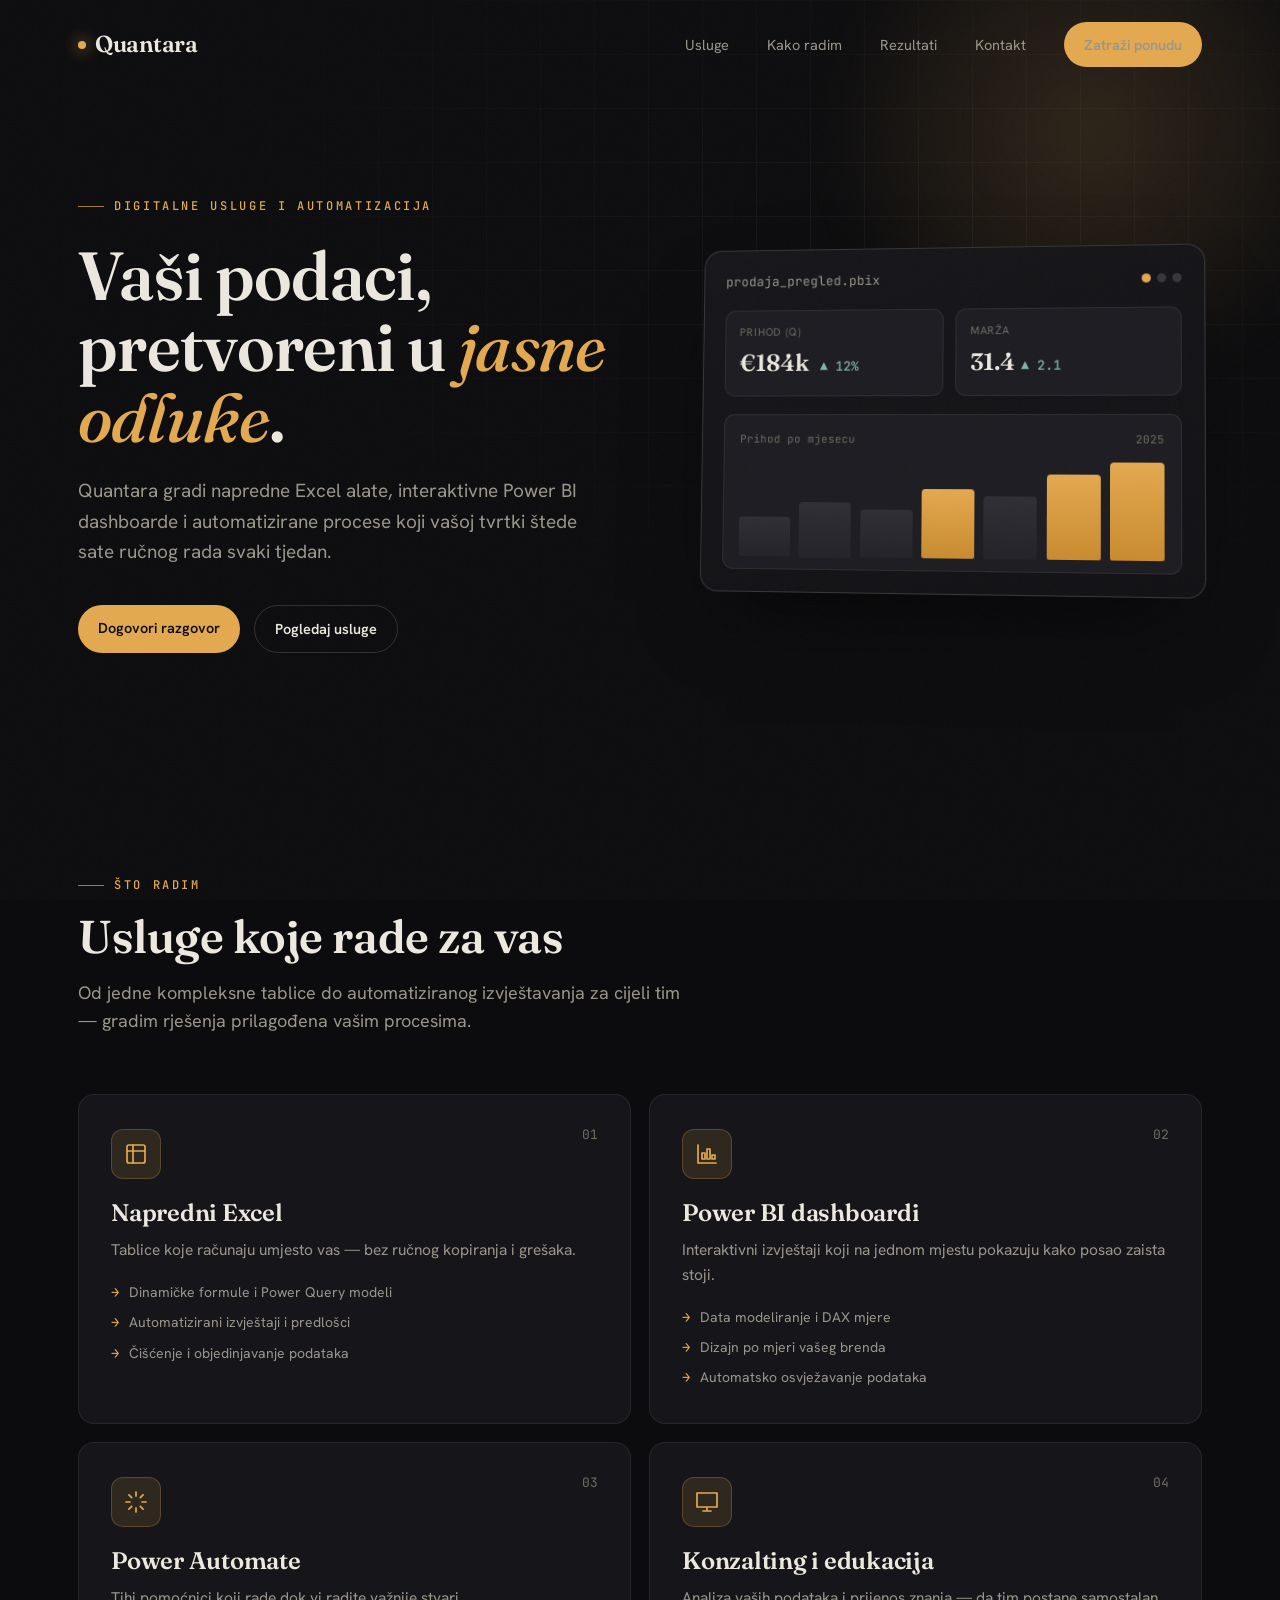
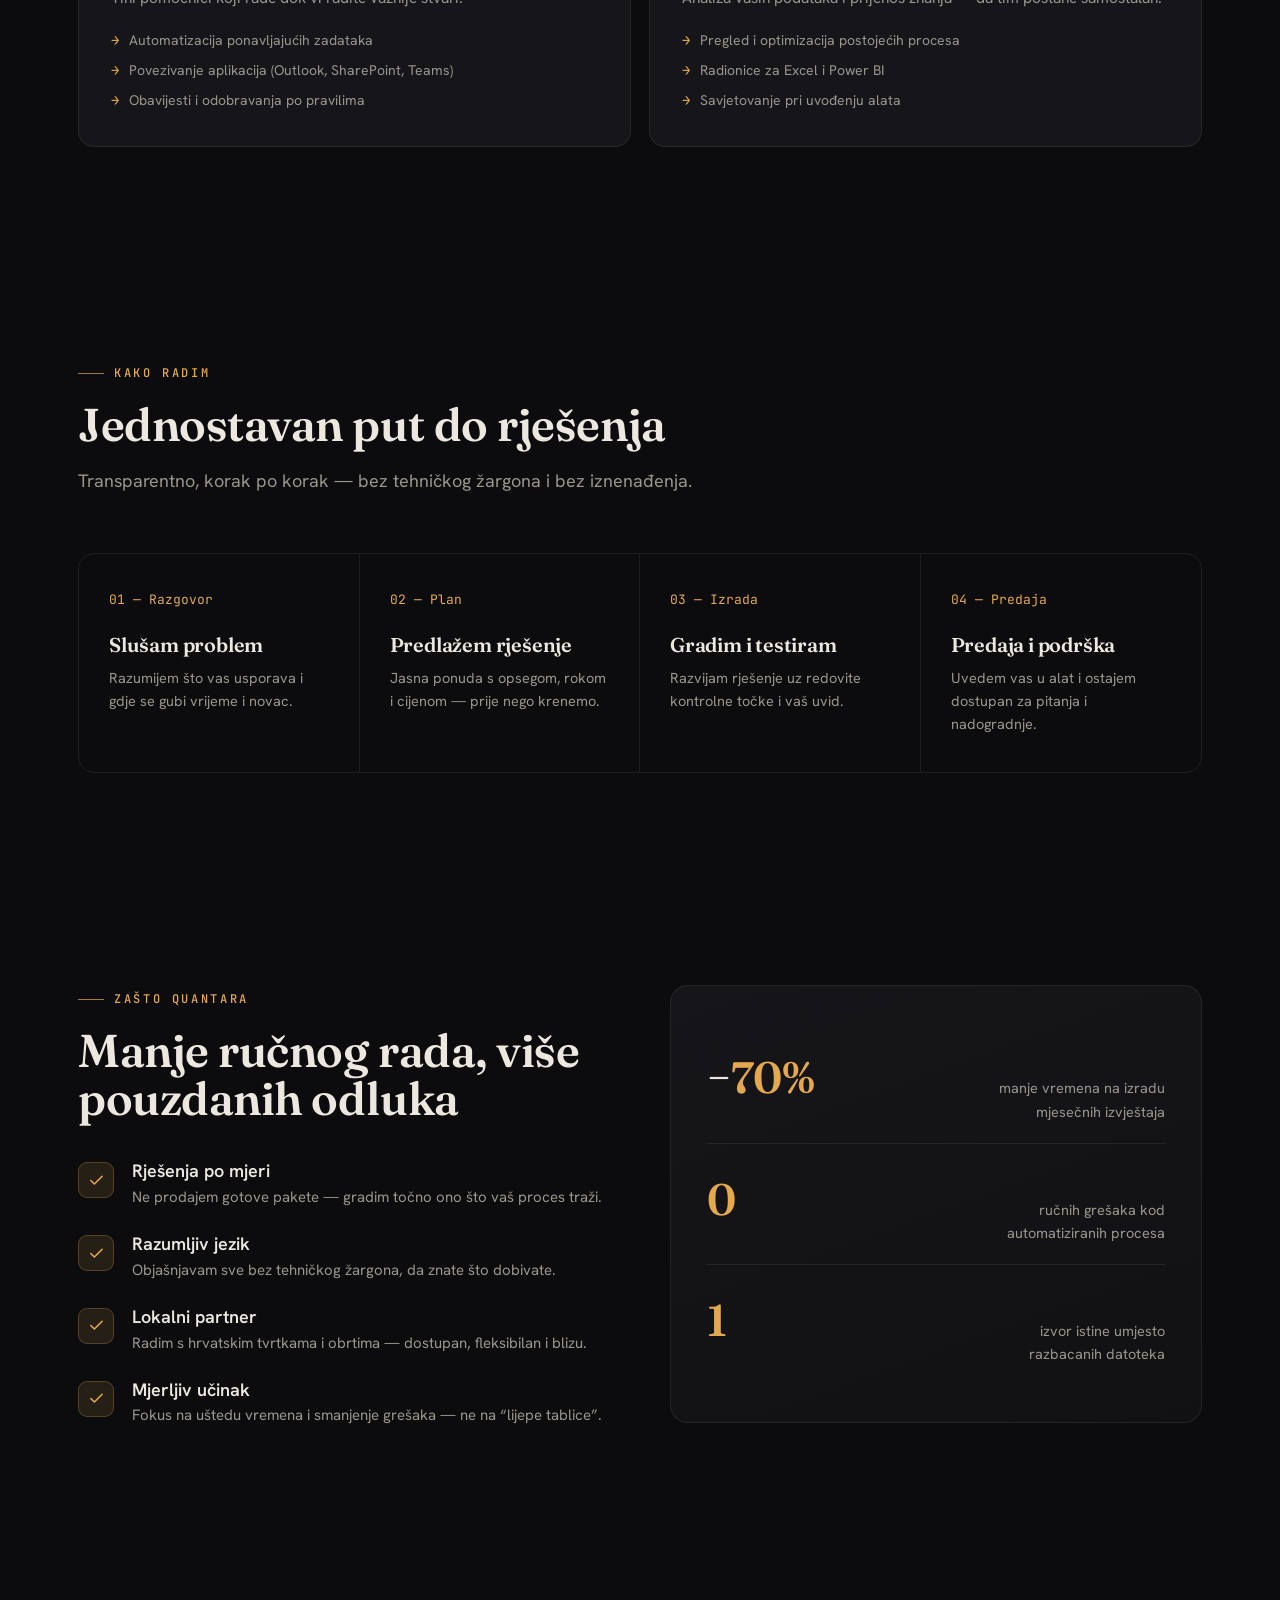
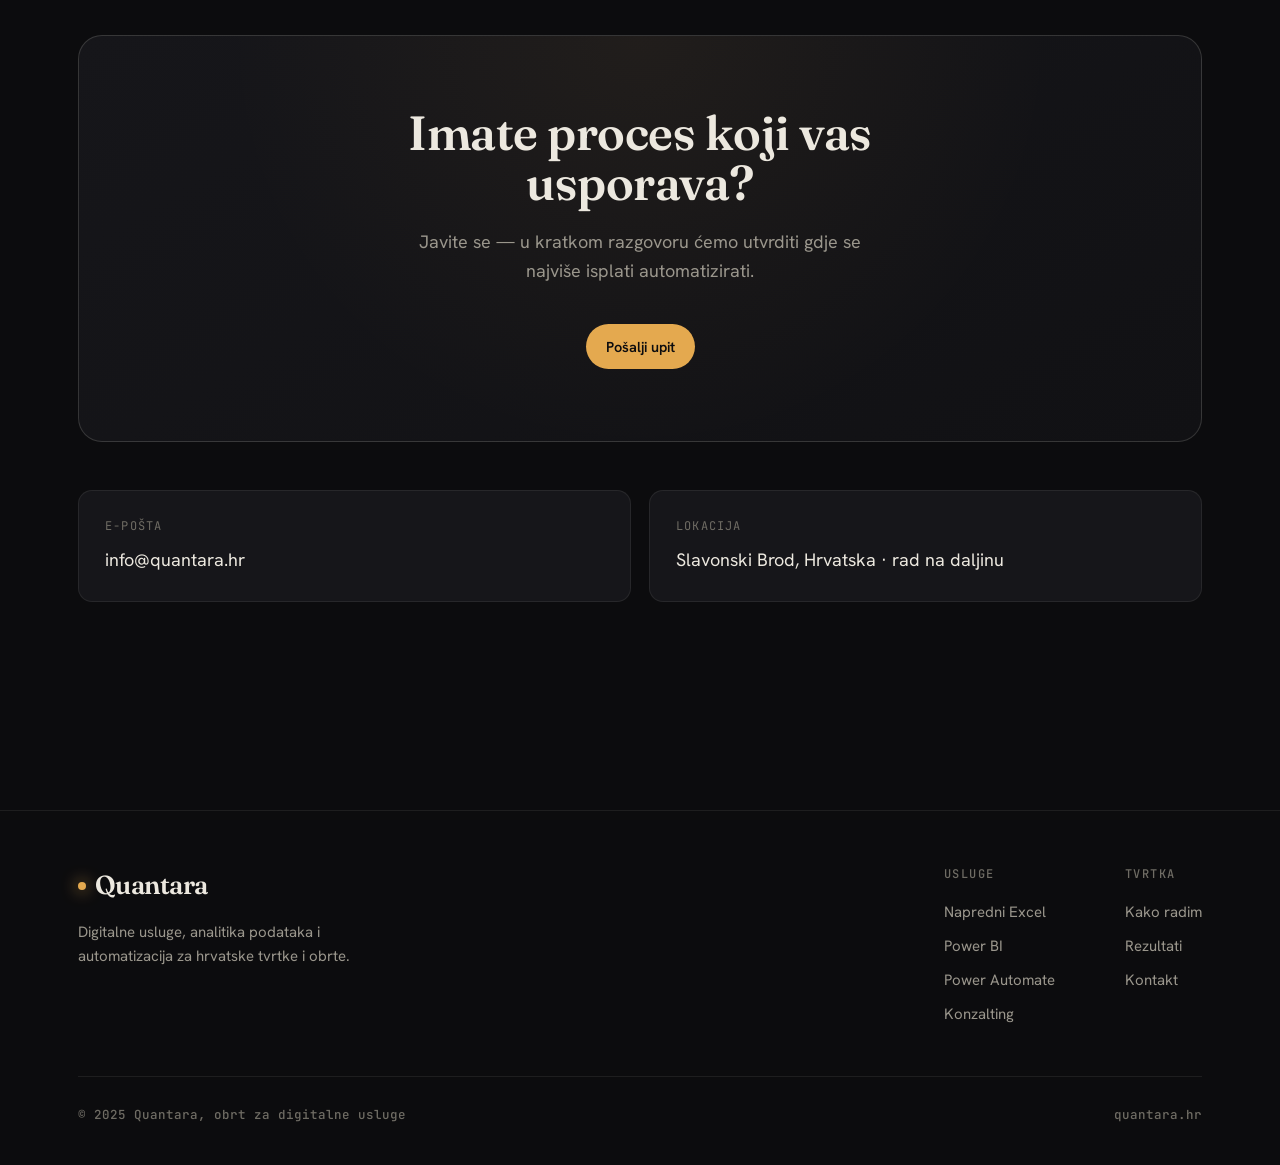
==== commit 34145993: "Update location in contact card to Slavonski Brod" ====
--- a/index.html
+++ b/index.html
@@ -7,6 +7,7 @@
 <meta name="description" content="Quantara pretvara vaše podatke u jasne odluke. Napredni Excel, Power BI dashboardi i automatizacija procesa s Power Automate za hrvatske tvrtke i obrte." />
 
 <link rel="icon" href="favicon.ico" sizes="any" />
+<link rel="icon" type="image/svg+xml" href="favicon.svg" />
 <link rel="icon" type="image/png" sizes="32x32" href="favicon-32.png" />
 <link rel="icon" type="image/png" sizes="16x16" href="favicon-16.png" />
 <link rel="apple-touch-icon" href="apple-touch-icon.png" />
@@ -553,7 +554,7 @@
       </div>
       <div class="contact-card reveal">
         <div class="c-lbl">Lokacija</div>
-        <div class="c-val">Hrvatska · rad na daljinu</div>
+        <div class="c-val">Slavonski Brod, Hrvatska · rad na daljinu</div>
       </div>
     </div>
   </div>
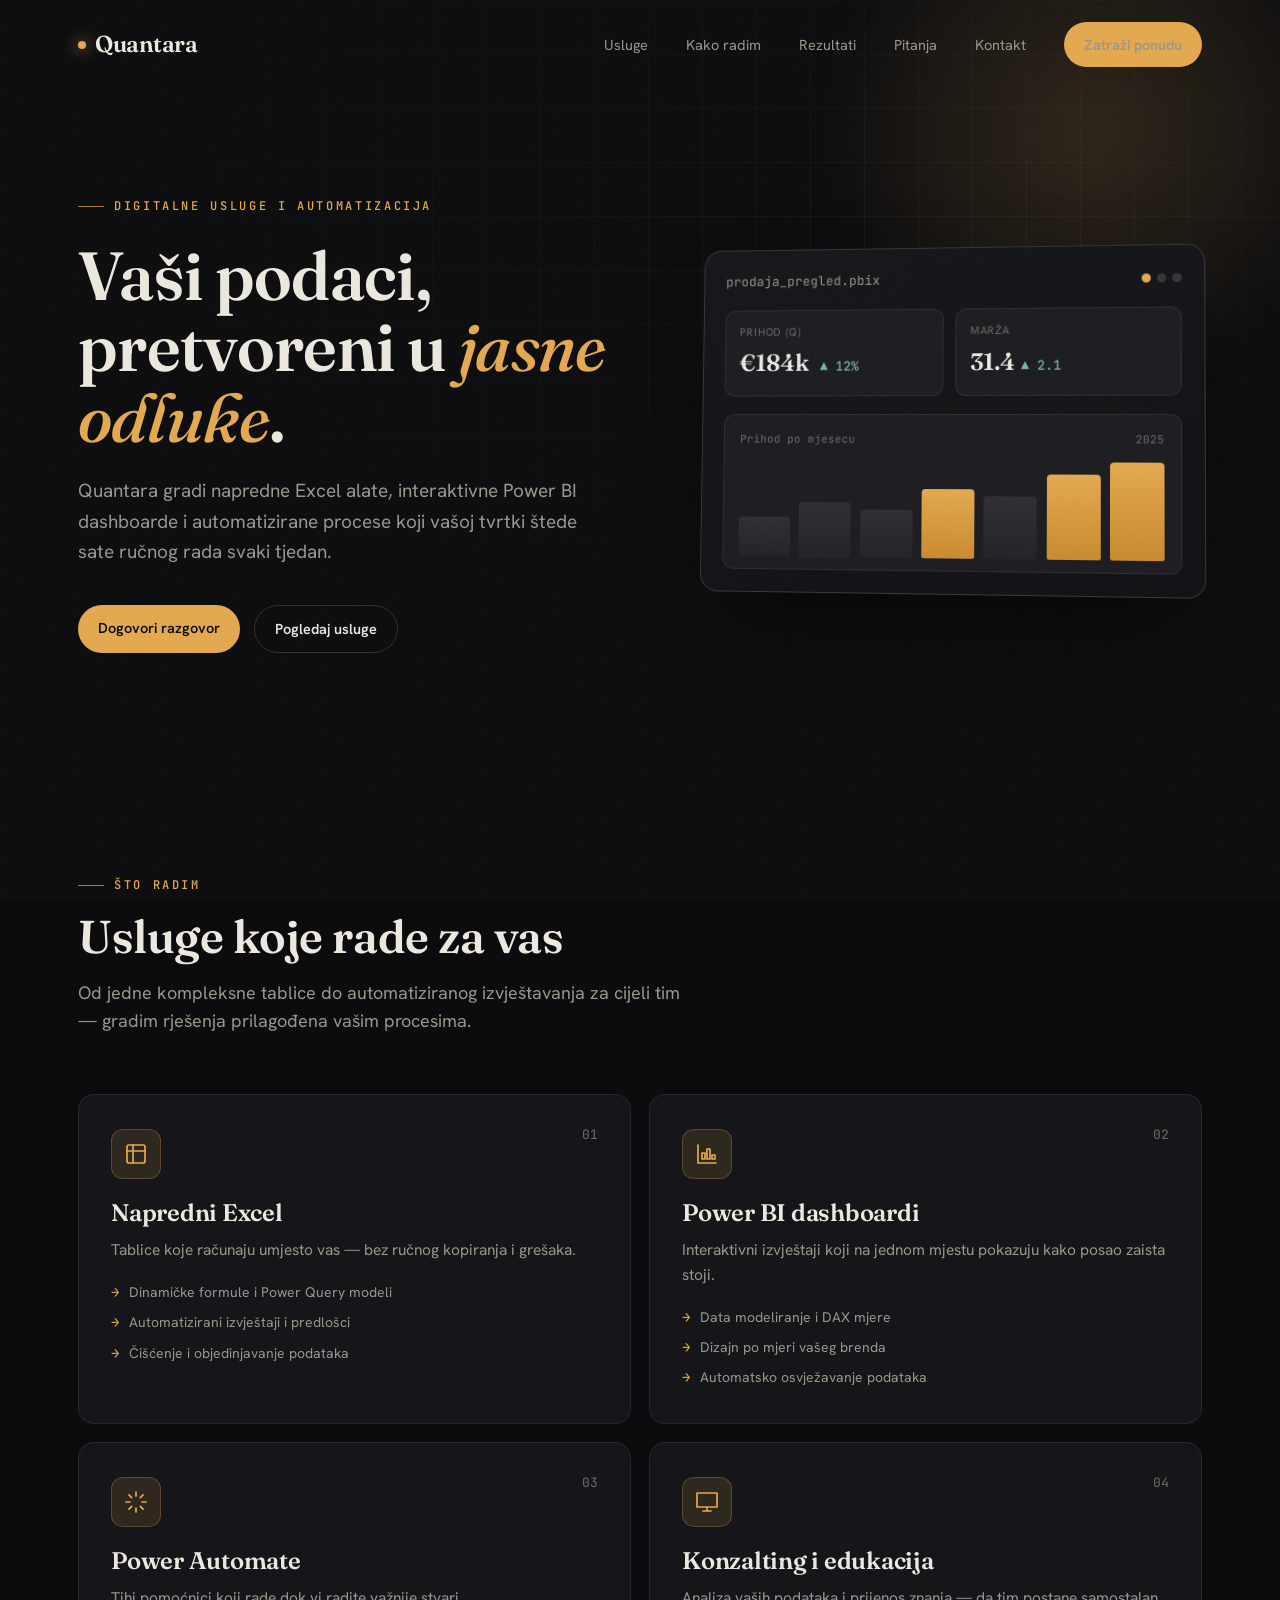
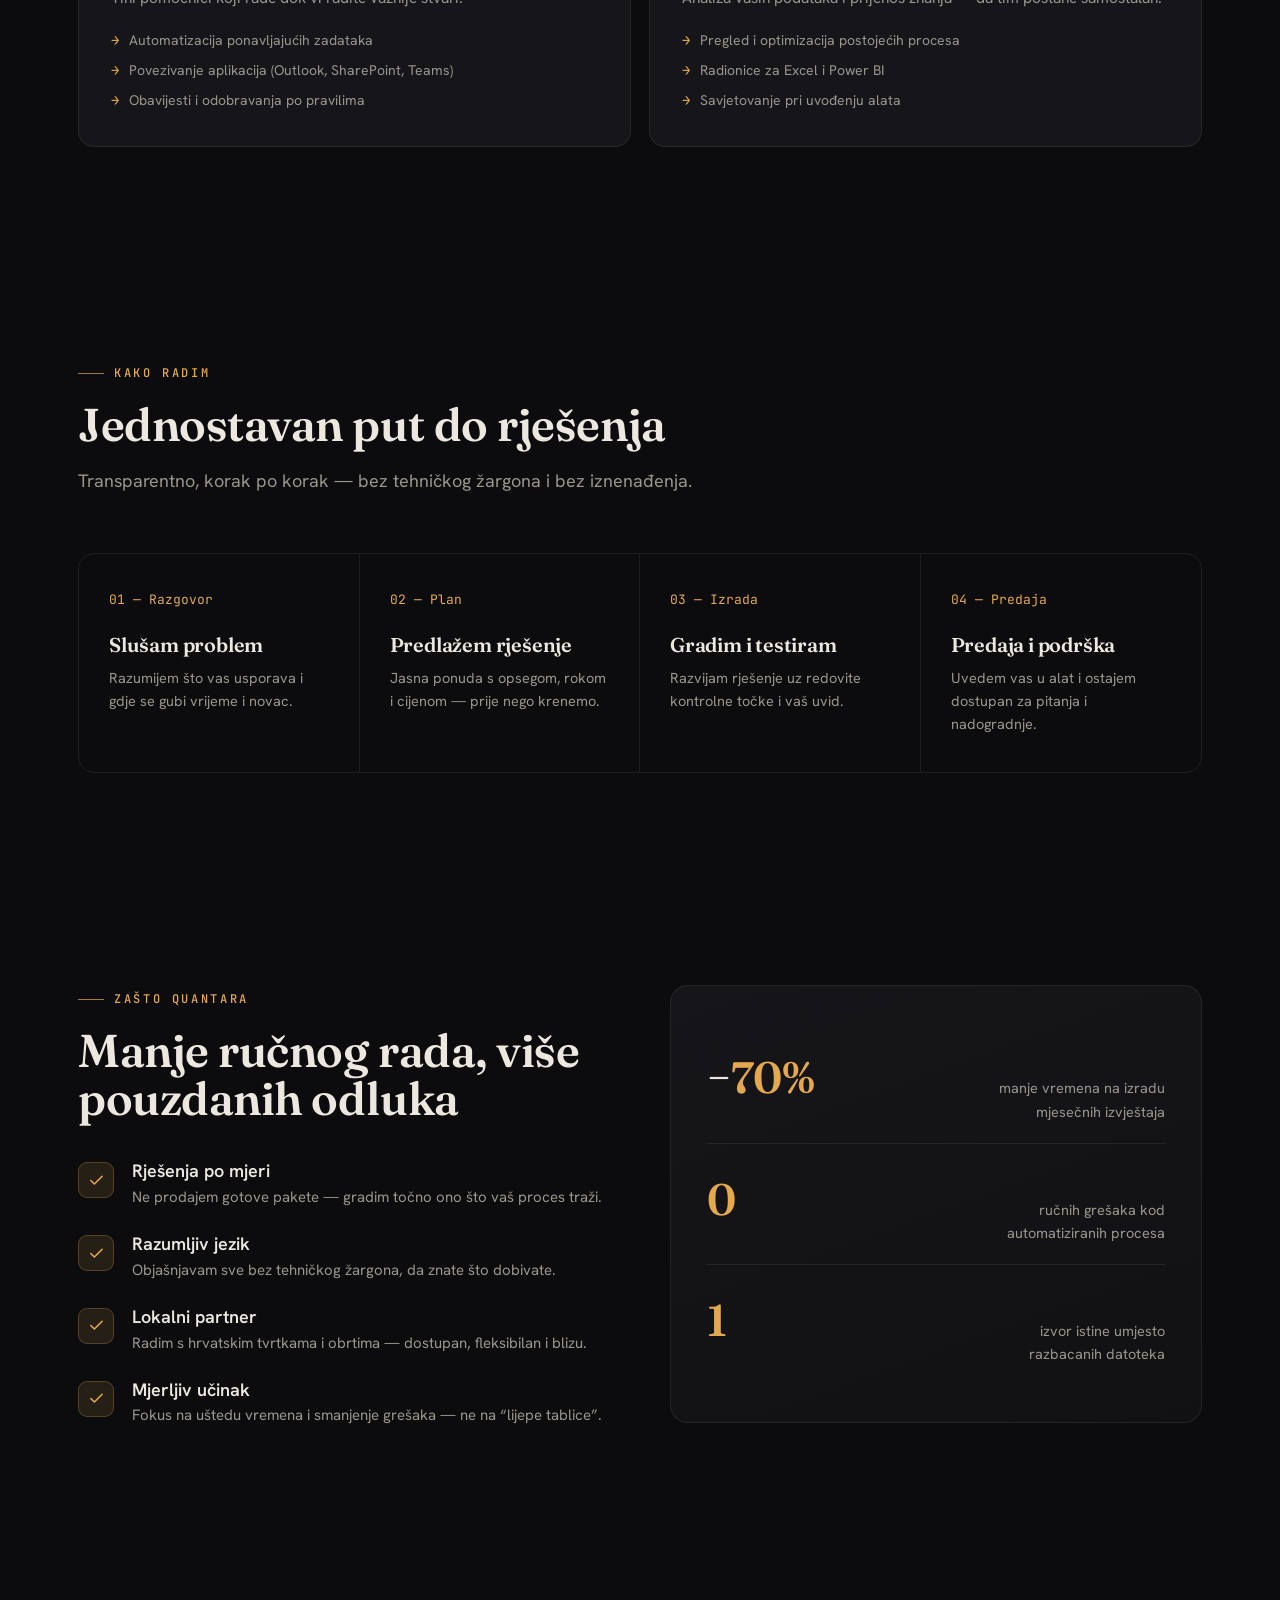
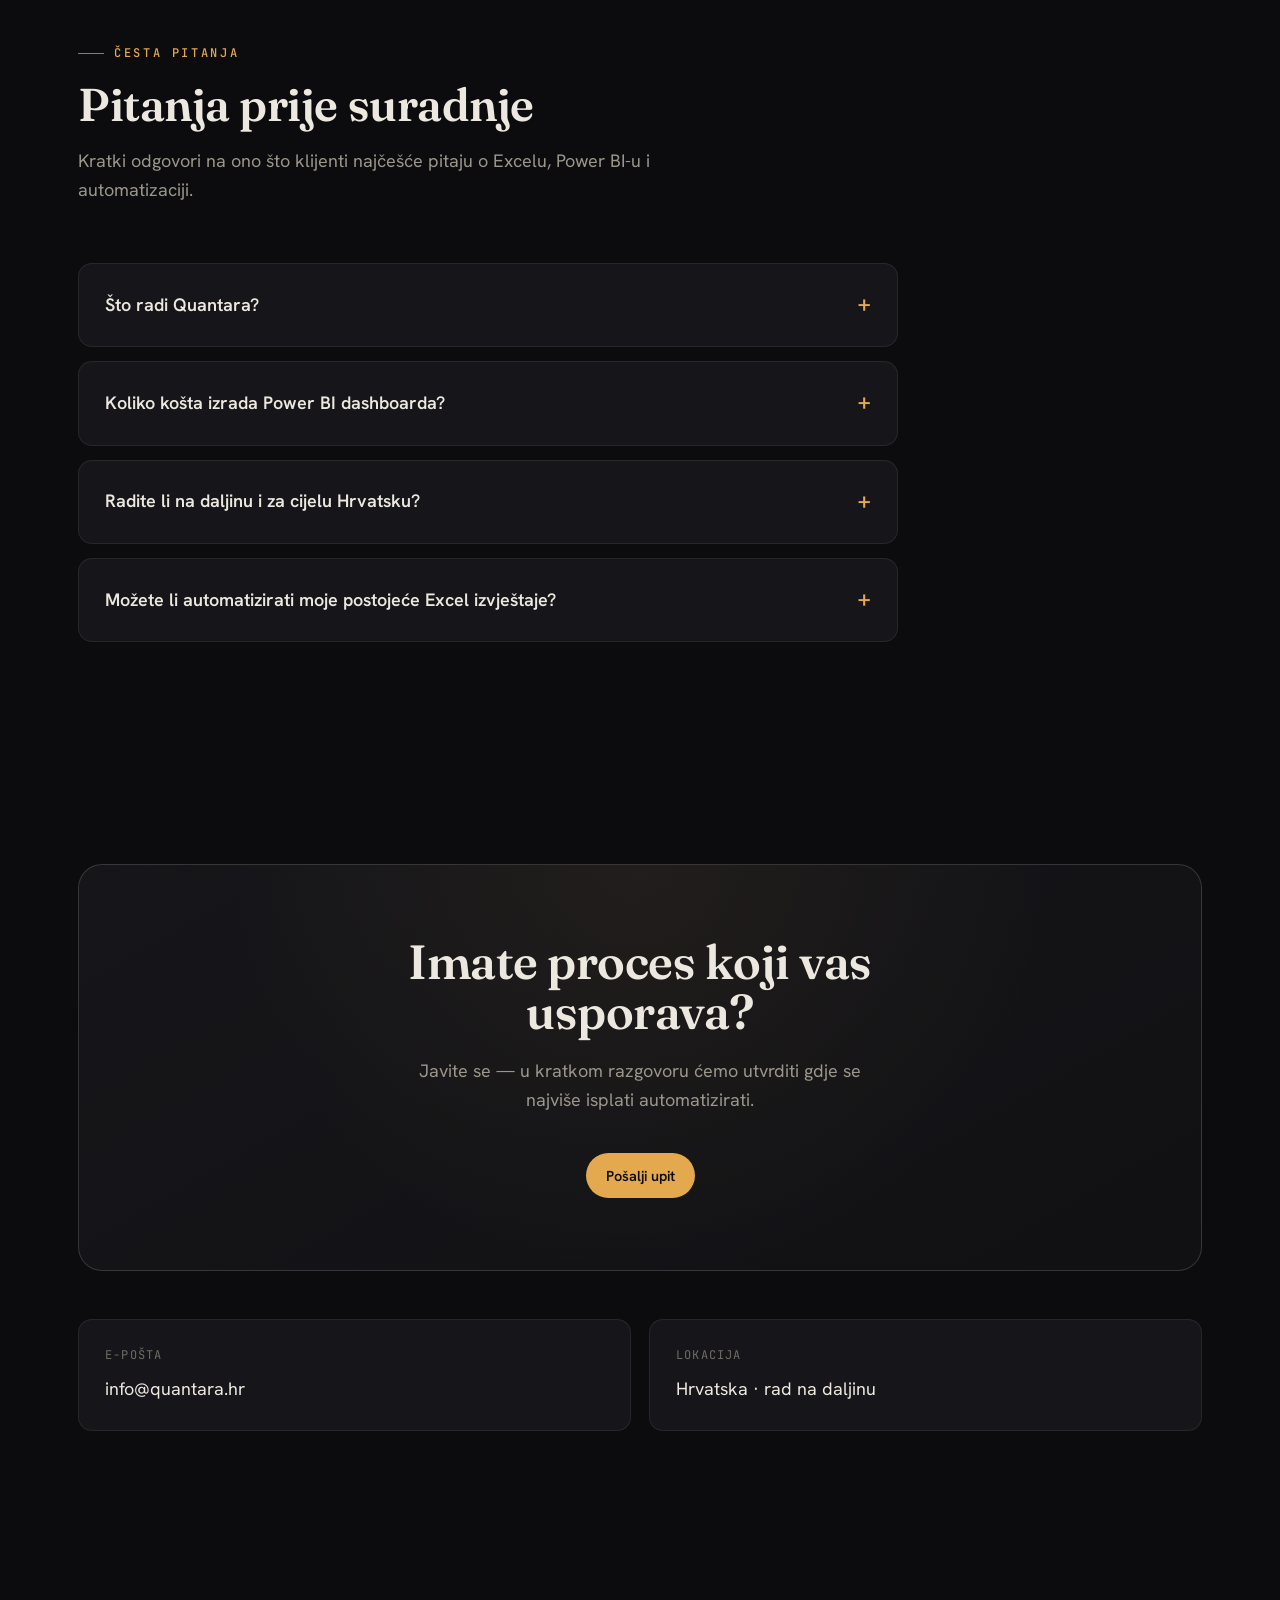
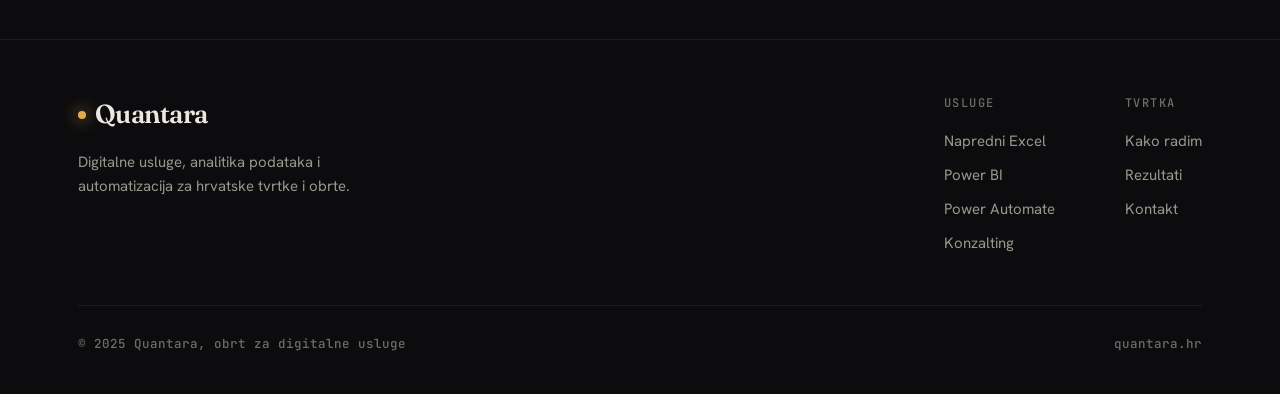
==== commit d9037d49: "Enhance index.html with structured data and FAQ section Added structured data for services and FAQs " ====
--- a/index.html
+++ b/index.html
@@ -21,6 +21,65 @@
 <meta name="twitter:title" content="Quantara — Excel, Power BI i Power Automate rješenja" />
 <meta name="twitter:description" content="Vaši podaci, pretvoreni u jasne odluke." />
 <meta name="twitter:image" content="https://quantara.hr/og-image.png" />
+
+<link rel="canonical" href="https://quantara.hr/" />
+
+<script type="application/ld+json">
+{
+  "@context": "https://schema.org",
+  "@type": "ProfessionalService",
+  "name": "Quantara",
+  "description": "Digitalne usluge i automatizacija: napredni Excel, Power BI dashboardi i Power Automate za hrvatske tvrtke i obrte.",
+  "url": "https://quantara.hr/",
+  "image": "https://quantara.hr/og-image.png",
+  "email": "info@quantara.hr",
+  "priceRange": "$$",
+  "areaServed": {
+    "@type": "Country",
+    "name": "Hrvatska"
+  },
+  "address": {
+    "@type": "PostalAddress",
+    "addressCountry": "HR"
+  },
+  "knowsAbout": ["Microsoft Excel", "Power BI", "Power Automate", "Power Query", "DAX", "automatizacija procesa", "izvještavanje", "vizualizacija podataka"],
+  "makesOffer": [
+    { "@type": "Offer", "itemOffered": { "@type": "Service", "name": "Napredni Excel", "description": "Dinamičke formule, Power Query modeli, automatizirani izvještaji i čišćenje podataka." } },
+    { "@type": "Offer", "itemOffered": { "@type": "Service", "name": "Power BI dashboardi", "description": "Data modeliranje, DAX mjere, interaktivni izvještaji i automatsko osvježavanje podataka." } },
+    { "@type": "Offer", "itemOffered": { "@type": "Service", "name": "Power Automate", "description": "Automatizacija ponavljajućih zadataka i povezivanje aplikacija (Outlook, SharePoint, Teams)." } },
+    { "@type": "Offer", "itemOffered": { "@type": "Service", "name": "Konzalting i edukacija", "description": "Analiza i optimizacija procesa te radionice za Excel i Power BI." } }
+  ]
+}
+</script>
+
+<script type="application/ld+json">
+{
+  "@context": "https://schema.org",
+  "@type": "FAQPage",
+  "mainEntity": [
+    {
+      "@type": "Question",
+      "name": "Što radi Quantara?",
+      "acceptedAnswer": { "@type": "Answer", "text": "Quantara je obrt za digitalne usluge koji gradi napredne Excel alate, interaktivne Power BI dashboarde i automatizirane procese u Power Automate za hrvatske tvrtke i obrte." }
+    },
+    {
+      "@type": "Question",
+      "name": "Koliko košta izrada Power BI dashboarda?",
+      "acceptedAnswer": { "@type": "Answer", "text": "Cijena ovisi o opsegu, broju izvora podataka i složenosti izvještaja. Nakon kratkog razgovora dobivate jasnu ponudu s opsegom, rokom i cijenom prije početka rada." }
+    },
+    {
+      "@type": "Question",
+      "name": "Radite li na daljinu i za cijelu Hrvatsku?",
+      "acceptedAnswer": { "@type": "Answer", "text": "Da. Quantara radi s klijentima iz cijele Hrvatske na daljinu, uz komunikaciju e-poštom i video pozivima." }
+    },
+    {
+      "@type": "Question",
+      "name": "Možete li automatizirati moje postojeće Excel izvještaje?",
+      "acceptedAnswer": { "@type": "Answer", "text": "Da. Postojeće tablice i ručne procese moguće je automatizirati pomoću Power Query, makronaredbi i Power Automate, čime se smanjuju greške i štedi vrijeme." }
+    }
+  ]
+}
+</script>
 
 <link rel="preconnect" href="https://fonts.googleapis.com" />
 <link rel="preconnect" href="https://fonts.gstatic.com" crossorigin />
@@ -280,6 +339,26 @@
   .cta-band p{color:var(--muted);margin:20px auto 36px;max-width:480px;position:relative;font-size:18px}
   .cta-band .hero-cta{justify-content:center;position:relative}
 
+  /* ---------- FAQ ---------- */
+  .faq-list{max-width:820px}
+  .faq-item{
+    border:1px solid var(--line);border-radius:14px;background:var(--surface);
+    margin-bottom:14px;padding:0 26px;transition:border-color .3s;overflow:hidden;
+  }
+  .faq-item[open]{border-color:var(--line-strong)}
+  .faq-item summary{
+    list-style:none;cursor:pointer;padding:22px 0;font-size:18px;
+    font-family:'Hanken Grotesk',sans-serif;font-weight:600;color:var(--text);
+    display:flex;justify-content:space-between;align-items:center;gap:18px;
+  }
+  .faq-item summary::-webkit-details-marker{display:none}
+  .faq-item summary::after{
+    content:"+";font-family:'JetBrains Mono',monospace;font-weight:400;
+    color:var(--accent);font-size:24px;transition:transform .3s var(--ease);flex:none;
+  }
+  .faq-item[open] summary::after{transform:rotate(45deg)}
+  .faq-item p{color:var(--muted);font-size:15.5px;padding:0 0 24px;max-width:680px}
+
   /* ---------- CONTACT STRIP ---------- */
   .contact-strip{display:grid;grid-template-columns:repeat(2,1fr);gap:18px;margin-top:48px}
   .contact-card{
@@ -341,6 +420,7 @@
       <a href="#usluge">Usluge</a>
       <a href="#proces">Kako radim</a>
       <a href="#rezultati">Rezultati</a>
+      <a href="#faq">Pitanja</a>
       <a href="#kontakt">Kontakt</a>
       <a href="#kontakt" class="btn">Zatraži ponudu</a>
     </div>
@@ -536,6 +616,36 @@
   </div>
 </section>
 
+<!-- ============ FAQ ============ -->
+<section class="pad" id="faq">
+  <div class="wrap">
+    <div class="sec-head reveal">
+      <span class="eyebrow">Česta pitanja</span>
+      <h2>Pitanja prije suradnje</h2>
+      <p>Kratki odgovori na ono što klijenti najčešće pitaju o Excelu, Power BI-u i automatizaciji.</p>
+    </div>
+
+    <div class="faq-list">
+      <details class="faq-item reveal">
+        <summary>Što radi Quantara?</summary>
+        <p>Quantara je obrt za digitalne usluge koji gradi napredne Excel alate, interaktivne Power BI dashboarde i automatizirane procese u Power Automate za hrvatske tvrtke i obrte.</p>
+      </details>
+      <details class="faq-item reveal">
+        <summary>Koliko košta izrada Power BI dashboarda?</summary>
+        <p>Cijena ovisi o opsegu, broju izvora podataka i složenosti izvještaja. Nakon kratkog razgovora dobivate jasnu ponudu s opsegom, rokom i cijenom — prije početka rada.</p>
+      </details>
+      <details class="faq-item reveal">
+        <summary>Radite li na daljinu i za cijelu Hrvatsku?</summary>
+        <p>Da. Quantara radi s klijentima iz cijele Hrvatske na daljinu, uz komunikaciju e-poštom i video pozivima.</p>
+      </details>
+      <details class="faq-item reveal">
+        <summary>Možete li automatizirati moje postojeće Excel izvještaje?</summary>
+        <p>Da. Postojeće tablice i ručne procese moguće je automatizirati pomoću Power Query, makronaredbi i Power Automate, čime se smanjuju greške i štedi vrijeme.</p>
+      </details>
+    </div>
+  </div>
+</section>
+
 <!-- ============ CTA + KONTAKT ============ -->
 <section class="pad" id="kontakt">
   <div class="wrap">
@@ -554,7 +664,7 @@
       </div>
       <div class="contact-card reveal">
         <div class="c-lbl">Lokacija</div>
-        <div class="c-val">Slavonski Brod, Hrvatska · rad na daljinu</div>
+        <div class="c-val">Hrvatska · rad na daljinu</div>
       </div>
     </div>
   </div>
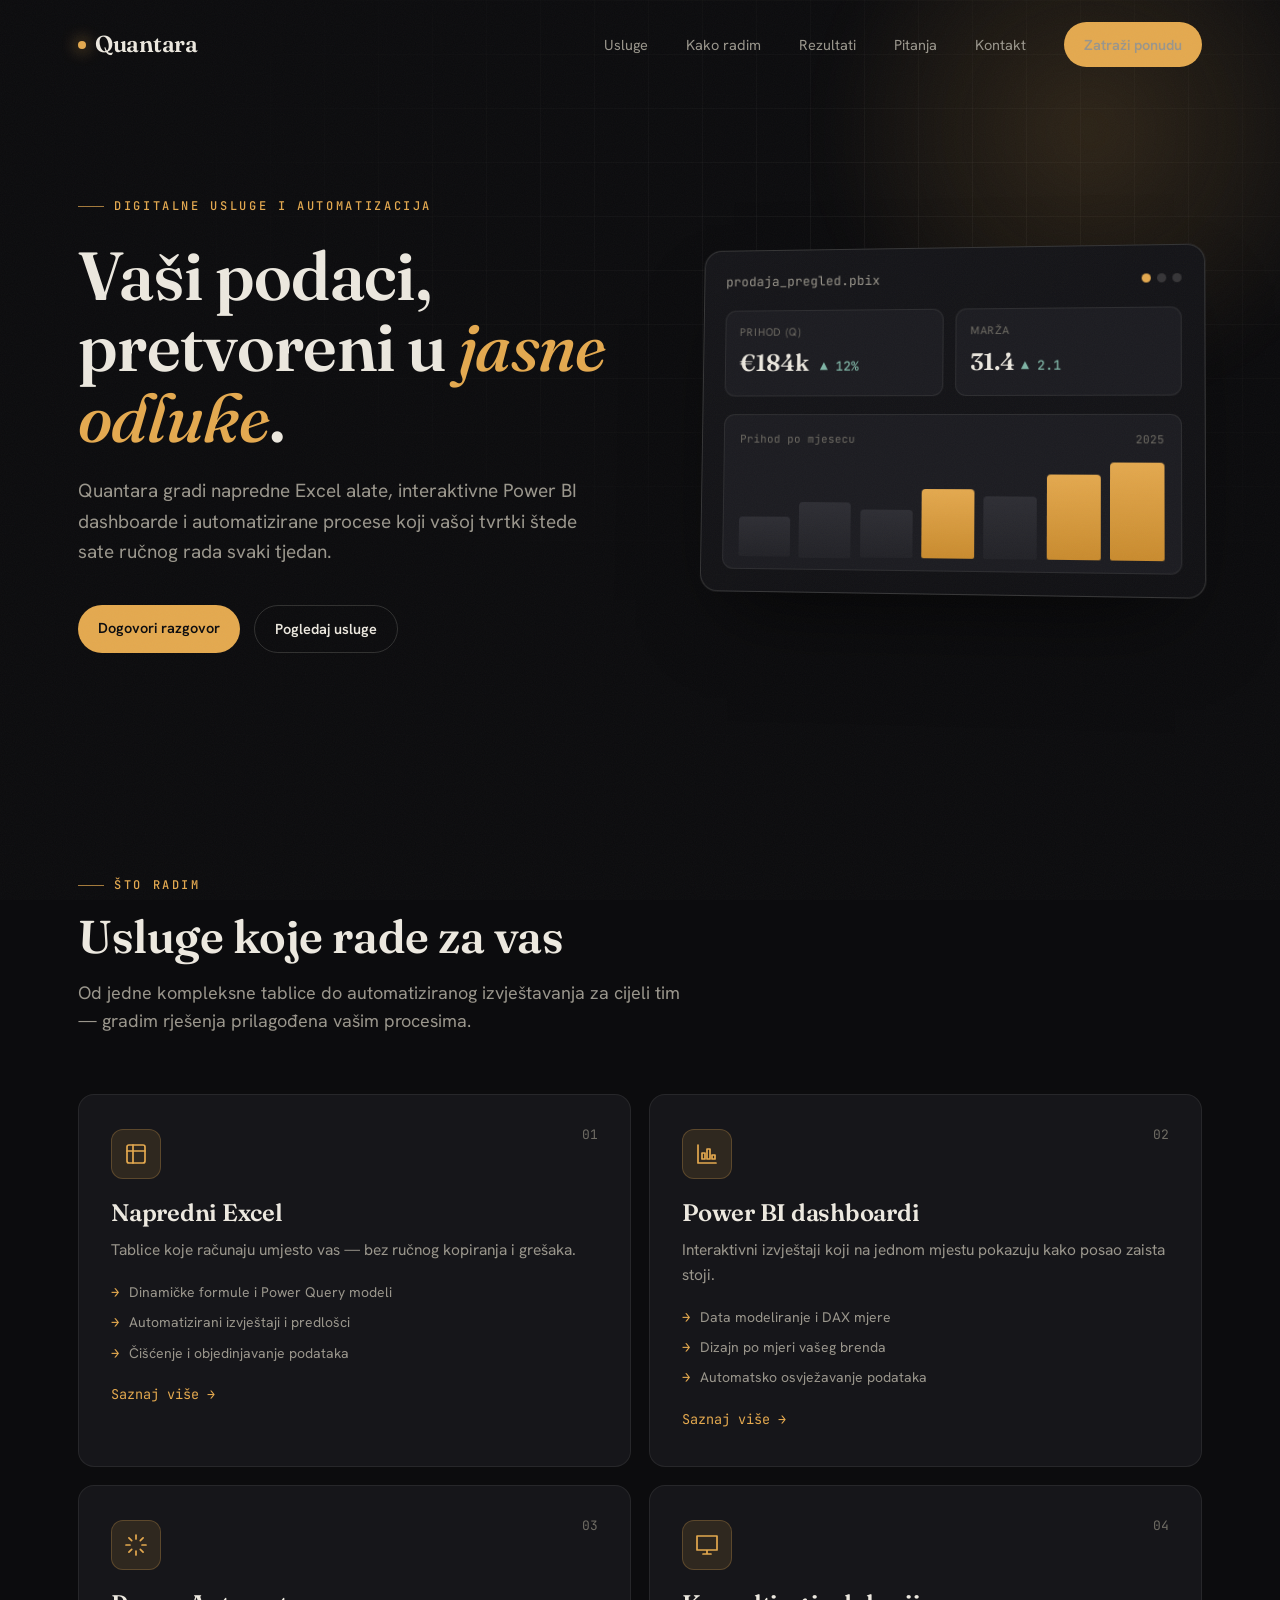
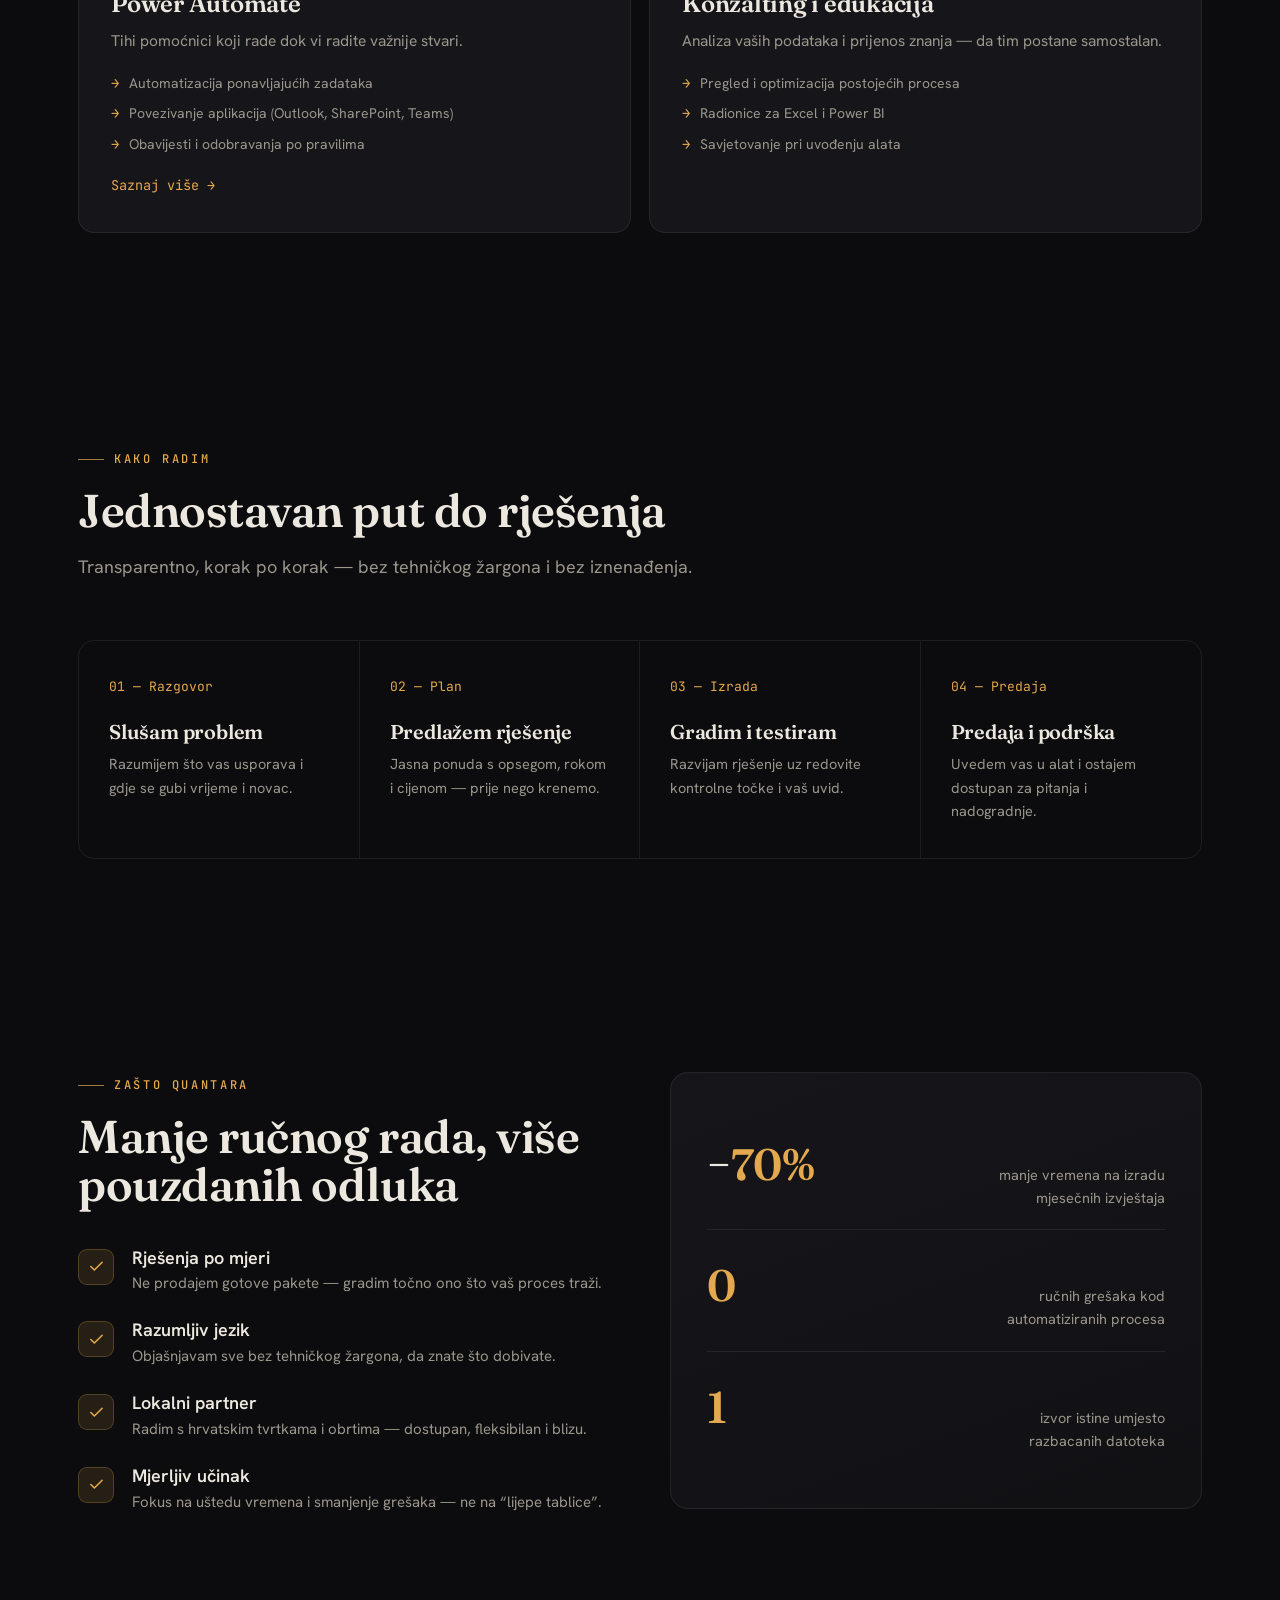
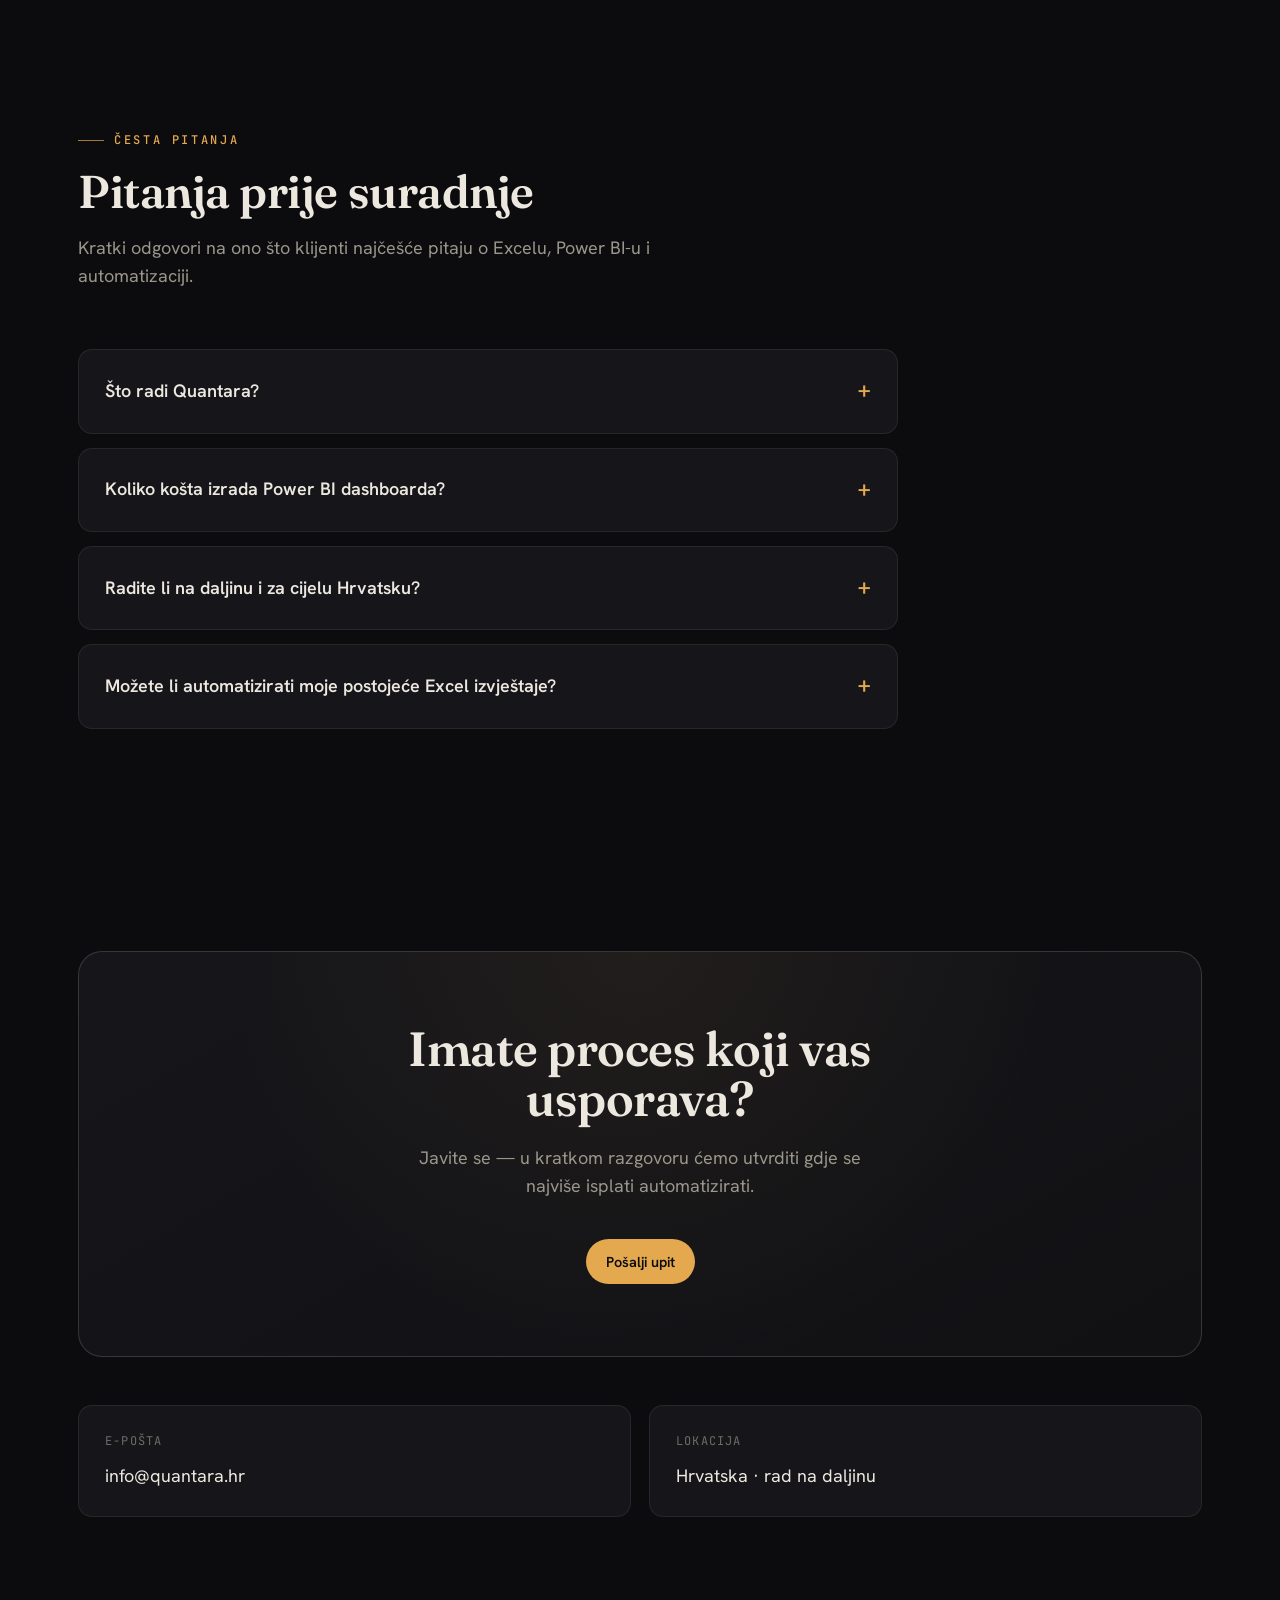
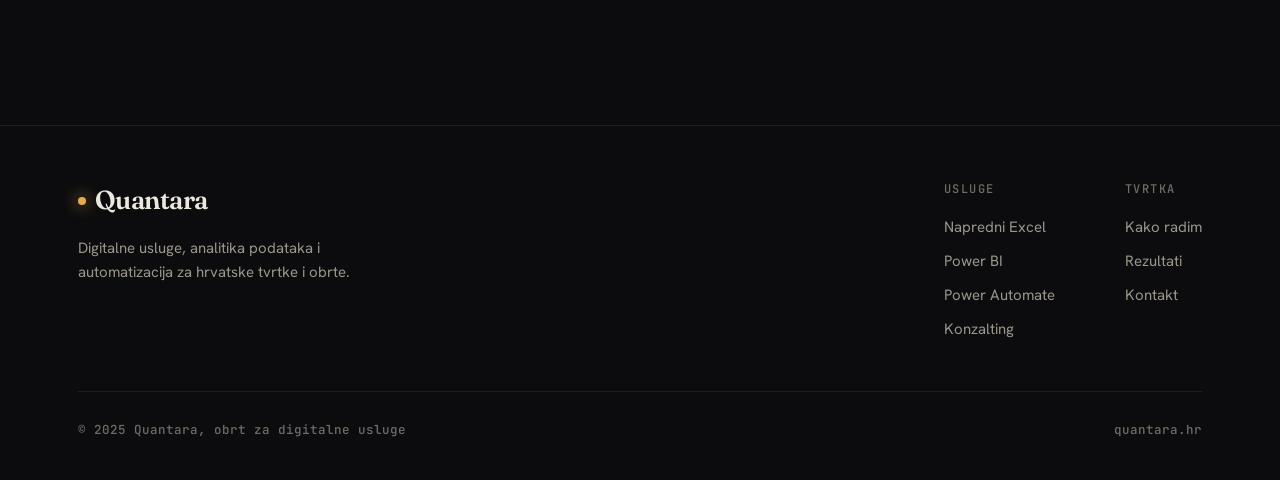
==== commit 2a1abe68: "Add files via upload" ====
--- a/index.html
+++ b/index.html
@@ -85,330 +85,7 @@
 <link rel="preconnect" href="https://fonts.gstatic.com" crossorigin />
 <link href="https://fonts.googleapis.com/css2?family=Fraunces:opsz,wght@9..144,400;9..144,500;9..144,600;9..144,700&family=Hanken+Grotesk:wght@400;500;600;700&family=JetBrains+Mono:wght@400;500;600&display=swap" rel="stylesheet" />
 
-<style>
-  :root{
-    --ink:#0C0C0E;
-    --ink-2:#111114;
-    --surface:#16161A;
-    --surface-2:#1C1C21;
-    --line:rgba(236,232,223,0.08);
-    --line-strong:rgba(236,232,223,0.16);
-    --text:#ECE8DF;
-    --muted:#9A968C;
-    --muted-2:#6F6C64;
-    --accent:#E4A94F;
-    --accent-deep:#C98B2E;
-    --sage:#7FB5A6;
-    --accent-soft:rgba(228,169,79,0.12);
-    --maxw:1180px;
-    --ease:cubic-bezier(.22,.61,.36,1);
-  }
-
-  *{box-sizing:border-box;margin:0;padding:0}
-  html{scroll-behavior:smooth}
-  body{
-    background:var(--ink);
-    color:var(--text);
-    font-family:'Hanken Grotesk',sans-serif;
-    font-size:17px;
-    line-height:1.6;
-    -webkit-font-smoothing:antialiased;
-    overflow-x:hidden;
-  }
-
-  /* grain overlay */
-  body::after{
-    content:"";
-    position:fixed;inset:0;
-    pointer-events:none;z-index:9999;
-    opacity:.035;
-    background-image:url("data:image/svg+xml,%3Csvg xmlns='http://www.w3.org/2000/svg' width='160' height='160'%3E%3Cfilter id='n'%3E%3CfeTurbulence type='fractalNoise' baseFrequency='0.9' numOctaves='3'/%3E%3C/filter%3E%3Crect width='100%25' height='100%25' filter='url(%23n)'/%3E%3C/svg%3E");
-  }
-
-  a{color:inherit;text-decoration:none}
-  ::selection{background:var(--accent);color:var(--ink)}
-
-  .wrap{max-width:var(--maxw);margin:0 auto;padding:0 28px}
-
-  .mono{font-family:'JetBrains Mono',monospace;font-weight:500}
-  .eyebrow{
-    font-family:'JetBrains Mono',monospace;
-    font-size:12px;letter-spacing:.22em;text-transform:uppercase;
-    color:var(--accent);font-weight:500;
-    display:inline-flex;align-items:center;gap:10px;
-  }
-  .eyebrow::before{content:"";width:26px;height:1px;background:var(--accent);opacity:.7}
-
-  h1,h2,h3{font-family:'Fraunces',serif;font-weight:600;line-height:1.04;letter-spacing:-.01em}
-
-  /* ---------- NAV ---------- */
-  header{
-    position:fixed;top:0;left:0;right:0;z-index:100;
-    transition:all .4s var(--ease);
-  }
-  .nav{
-    display:flex;align-items:center;justify-content:space-between;
-    padding:22px 28px;max-width:var(--maxw);margin:0 auto;
-    transition:padding .4s var(--ease);
-  }
-  header.scrolled{
-    background:rgba(12,12,14,.72);
-    backdrop-filter:blur(14px);
-    border-bottom:1px solid var(--line);
-  }
-  header.scrolled .nav{padding:14px 28px}
-  .logo{
-    font-family:'Fraunces',serif;font-weight:600;font-size:23px;
-    letter-spacing:-.02em;display:flex;align-items:center;gap:9px;
-  }
-  .logo .dot{width:8px;height:8px;border-radius:50%;background:var(--accent);box-shadow:0 0 16px var(--accent)}
-  .nav-links{display:flex;align-items:center;gap:38px}
-  .nav-links a{
-    font-size:14.5px;color:var(--muted);transition:color .25s;position:relative;
-  }
-  .nav-links a:not(.btn):hover{color:var(--text)}
-  .nav-links a:not(.btn)::after{
-    content:"";position:absolute;left:0;bottom:-5px;height:1px;width:0;background:var(--accent);transition:width .3s var(--ease);
-  }
-  .nav-links a:not(.btn):hover::after{width:100%}
-  .btn{
-    background:var(--accent);color:var(--ink);
-    padding:11px 20px;border-radius:100px;font-weight:600;font-size:14.5px;
-    transition:transform .25s var(--ease),box-shadow .25s;
-    display:inline-block;border:none;cursor:pointer;
-  }
-  .btn:hover{transform:translateY(-2px);box-shadow:0 10px 30px rgba(228,169,79,.28)}
-  .btn-ghost{
-    background:transparent;color:var(--text);border:1px solid var(--line-strong);
-  }
-  .btn-ghost:hover{border-color:var(--accent);box-shadow:none}
-  .menu-toggle{display:none;background:none;border:none;color:var(--text);cursor:pointer;font-size:24px}
-
-  /* ---------- HERO ---------- */
-  .hero{
-    position:relative;padding:188px 0 110px;overflow:hidden;
-  }
-  .hero-grid-bg{
-    position:absolute;inset:0;z-index:0;pointer-events:none;
-    background-image:
-      linear-gradient(var(--line) 1px,transparent 1px),
-      linear-gradient(90deg,var(--line) 1px,transparent 1px);
-    background-size:54px 54px;
-    mask-image:radial-gradient(ellipse 80% 70% at 70% 30%,#000 0%,transparent 75%);
-    -webkit-mask-image:radial-gradient(ellipse 80% 70% at 70% 30%,#000 0%,transparent 75%);
-    opacity:.6;
-  }
-  .hero-glow{
-    position:absolute;top:-180px;right:-120px;width:620px;height:620px;z-index:0;
-    background:radial-gradient(circle,rgba(228,169,79,.16),transparent 62%);
-    filter:blur(20px);pointer-events:none;
-  }
-  .hero-inner{
-    position:relative;z-index:2;display:grid;grid-template-columns:1.05fr .95fr;
-    gap:56px;align-items:center;
-  }
-  .hero-copy{max-width:600px}
-  .hero h1{font-size:clamp(40px,5.4vw,68px);margin:24px 0 0}
-  .hero h1 em{font-style:italic;color:var(--accent);font-weight:500}
-  .hero p.lead{
-    color:var(--muted);font-size:19px;margin-top:24px;max-width:500px;
-  }
-  .hero-cta{display:flex;gap:14px;margin-top:38px;flex-wrap:wrap}
-  .hero-stats{
-    display:flex;gap:40px;margin-top:54px;padding-top:30px;border-top:1px solid var(--line);
-  }
-  .hero-stats .num{font-family:'Fraunces',serif;font-size:32px;color:var(--text);font-weight:600}
-  .hero-stats .lbl{font-size:13px;color:var(--muted-2);margin-top:2px}
-
-  /* fade-in load */
-  .reveal-load{opacity:0;transform:translateY(22px);animation:rise .9s var(--ease) forwards}
-  @keyframes rise{to{opacity:1;transform:none}}
-  .d1{animation-delay:.05s}.d2{animation-delay:.18s}.d3{animation-delay:.31s}
-  .d4{animation-delay:.44s}.d5{animation-delay:.57s}.d6{animation-delay:.7s}
-
-  /* ---------- DASHBOARD CARD ---------- */
-  .dash{
-    position:relative;background:linear-gradient(160deg,var(--surface),var(--ink-2));
-    border:1px solid var(--line-strong);border-radius:18px;padding:22px;
-    box-shadow:0 40px 80px -30px rgba(0,0,0,.7);
-    transform:perspective(1400px) rotateY(-7deg) rotateX(3deg);
-    transition:transform .6s var(--ease);
-  }
-  .dash:hover{transform:perspective(1400px) rotateY(-3deg) rotateX(1deg)}
-  .dash-head{display:flex;justify-content:space-between;align-items:center;margin-bottom:18px}
-  .dash-title{font-size:13px;color:var(--muted);font-family:'JetBrains Mono',monospace}
-  .dash-dots{display:flex;gap:6px}
-  .dash-dots span{width:9px;height:9px;border-radius:50%;background:var(--line-strong)}
-  .dash-dots span:first-child{background:var(--accent)}
-  .kpis{display:grid;grid-template-columns:1fr 1fr;gap:12px;margin-bottom:18px}
-  .kpi{background:var(--surface-2);border:1px solid var(--line);border-radius:11px;padding:13px 14px}
-  .kpi .k-lbl{font-size:11px;color:var(--muted-2);text-transform:uppercase;letter-spacing:.08em}
-  .kpi .k-val{font-family:'Fraunces',serif;font-size:24px;margin-top:4px;font-weight:600}
-  .kpi .k-val small{font-size:13px;color:var(--sage);font-family:'JetBrains Mono',monospace;margin-left:6px;font-weight:500}
-  .chart{
-    background:var(--surface-2);border:1px solid var(--line);border-radius:11px;
-    padding:16px 16px 12px;
-  }
-  .chart-top{display:flex;justify-content:space-between;font-size:11px;color:var(--muted-2);margin-bottom:14px;font-family:'JetBrains Mono',monospace}
-  .bars{display:flex;align-items:flex-end;gap:9px;height:96px}
-  .bar{
-    flex:1;background:linear-gradient(180deg,var(--accent),var(--accent-deep));
-    border-radius:4px 4px 2px 2px;transform-origin:bottom;transform:scaleY(0);
-    animation:grow 1s var(--ease) forwards;
-  }
-  .bar.alt{background:linear-gradient(180deg,#2E2E34,#222227)}
-  @keyframes grow{to{transform:scaleY(1)}}
-
-  /* ---------- SECTIONS ---------- */
-  section{position:relative}
-  .pad{padding:104px 0}
-  .sec-head{max-width:620px;margin-bottom:58px}
-  .sec-head h2{font-size:clamp(30px,3.8vw,46px);margin-top:18px}
-  .sec-head p{color:var(--muted);margin-top:18px;font-size:18px}
-
-  /* reveal on scroll */
-  .reveal{opacity:0;transform:translateY(30px);transition:opacity .8s var(--ease),transform .8s var(--ease)}
-  .reveal.in{opacity:1;transform:none}
-
-  /* ---------- SERVICES ---------- */
-  .services{display:grid;grid-template-columns:repeat(2,1fr);gap:18px}
-  .svc{
-    background:var(--surface);border:1px solid var(--line);border-radius:16px;
-    padding:34px 32px;position:relative;overflow:hidden;
-    transition:border-color .35s,transform .35s var(--ease);
-  }
-  .svc::before{
-    content:"";position:absolute;inset:0;opacity:0;transition:opacity .4s;
-    background:radial-gradient(circle at 100% 0%,var(--accent-soft),transparent 55%);
-  }
-  .svc:hover{border-color:var(--line-strong);transform:translateY(-4px)}
-  .svc:hover::before{opacity:1}
-  .svc-ico{
-    width:50px;height:50px;border-radius:12px;display:grid;place-items:center;
-    background:var(--accent-soft);border:1px solid rgba(228,169,79,.25);margin-bottom:22px;
-  }
-  .svc-ico svg{width:24px;height:24px;stroke:var(--accent)}
-  .svc .num-tag{position:absolute;top:30px;right:32px;font-family:'JetBrains Mono',monospace;font-size:13px;color:var(--muted-2)}
-  .svc h3{font-size:24px;margin-bottom:12px}
-  .svc p{color:var(--muted);font-size:15.5px}
-  .svc ul{list-style:none;margin-top:18px;display:flex;flex-direction:column;gap:8px}
-  .svc li{font-size:14px;color:var(--muted);display:flex;gap:10px;align-items:flex-start}
-  .svc li::before{content:"→";color:var(--accent);font-family:'JetBrains Mono',monospace;flex:none}
-
-  /* ---------- PROCESS ---------- */
-  .process-grid{display:grid;grid-template-columns:repeat(4,1fr);gap:0;border:1px solid var(--line);border-radius:16px;overflow:hidden}
-  .step{padding:36px 30px;border-right:1px solid var(--line);position:relative;transition:background .35s}
-  .step:last-child{border-right:none}
-  .step:hover{background:var(--surface)}
-  .step .s-num{font-family:'JetBrains Mono',monospace;font-size:13px;color:var(--accent);margin-bottom:24px}
-  .step h3{font-size:20px;margin-bottom:10px}
-  .step p{color:var(--muted);font-size:14.5px}
-
-  /* ---------- VALUE / WHY ---------- */
-  .why{display:grid;grid-template-columns:1fr 1fr;gap:60px;align-items:center}
-  .why-list{display:flex;flex-direction:column;gap:26px}
-  .why-item{display:flex;gap:18px}
-  .why-item .check{
-    flex:none;width:36px;height:36px;border-radius:9px;background:var(--accent-soft);
-    display:grid;place-items:center;border:1px solid rgba(228,169,79,.25);
-  }
-  .why-item .check svg{width:17px;height:17px;stroke:var(--accent)}
-  .why-item h3{font-size:18px;font-family:'Hanken Grotesk',sans-serif;font-weight:600;margin-bottom:4px;letter-spacing:0}
-  .why-item p{color:var(--muted);font-size:15px}
-  .why-visual{
-    background:linear-gradient(160deg,var(--surface),var(--ink-2));
-    border:1px solid var(--line);border-radius:18px;padding:36px;
-  }
-  .metric-row{display:flex;justify-content:space-between;align-items:baseline;padding:20px 0;border-bottom:1px solid var(--line)}
-  .metric-row:last-child{border-bottom:none}
-  .metric-row .m-num{font-family:'Fraunces',serif;font-size:44px;font-weight:600;color:var(--text)}
-  .metric-row .m-num span{color:var(--accent)}
-  .metric-row .m-lbl{color:var(--muted);font-size:14.5px;text-align:right;max-width:180px}
-
-  /* ---------- CTA ---------- */
-  .cta-band{
-    background:linear-gradient(150deg,var(--surface),var(--ink-2));
-    border:1px solid var(--line-strong);border-radius:24px;
-    padding:72px 56px;text-align:center;position:relative;overflow:hidden;
-  }
-  .cta-band::before{
-    content:"";position:absolute;inset:0;opacity:.5;
-    background:radial-gradient(circle at 50% 0%,var(--accent-soft),transparent 60%);
-  }
-  .cta-band h2{font-size:clamp(30px,4vw,48px);position:relative;max-width:680px;margin:0 auto}
-  .cta-band p{color:var(--muted);margin:20px auto 36px;max-width:480px;position:relative;font-size:18px}
-  .cta-band .hero-cta{justify-content:center;position:relative}
-
-  /* ---------- FAQ ---------- */
-  .faq-list{max-width:820px}
-  .faq-item{
-    border:1px solid var(--line);border-radius:14px;background:var(--surface);
-    margin-bottom:14px;padding:0 26px;transition:border-color .3s;overflow:hidden;
-  }
-  .faq-item[open]{border-color:var(--line-strong)}
-  .faq-item summary{
-    list-style:none;cursor:pointer;padding:22px 0;font-size:18px;
-    font-family:'Hanken Grotesk',sans-serif;font-weight:600;color:var(--text);
-    display:flex;justify-content:space-between;align-items:center;gap:18px;
-  }
-  .faq-item summary::-webkit-details-marker{display:none}
-  .faq-item summary::after{
-    content:"+";font-family:'JetBrains Mono',monospace;font-weight:400;
-    color:var(--accent);font-size:24px;transition:transform .3s var(--ease);flex:none;
-  }
-  .faq-item[open] summary::after{transform:rotate(45deg)}
-  .faq-item p{color:var(--muted);font-size:15.5px;padding:0 0 24px;max-width:680px}
-
-  /* ---------- CONTACT STRIP ---------- */
-  .contact-strip{display:grid;grid-template-columns:repeat(2,1fr);gap:18px;margin-top:48px}
-  .contact-card{
-    background:var(--surface);border:1px solid var(--line);border-radius:14px;padding:26px;
-    transition:border-color .3s;
-  }
-  .contact-card:hover{border-color:var(--accent)}
-  .contact-card .c-lbl{font-family:'JetBrains Mono',monospace;font-size:12px;color:var(--muted-2);text-transform:uppercase;letter-spacing:.1em;margin-bottom:10px}
-  .contact-card .c-val{font-size:18px;color:var(--text)}
-
-  /* ---------- FOOTER ---------- */
-  footer{border-top:1px solid var(--line);padding:54px 0 40px;margin-top:104px}
-  .foot-top{display:flex;justify-content:space-between;align-items:flex-start;gap:40px;flex-wrap:wrap;margin-bottom:40px}
-  .foot-top .logo{font-size:26px}
-  .foot-tag{color:var(--muted);max-width:280px;margin-top:14px;font-size:15px}
-  .foot-cols{display:flex;gap:70px;flex-wrap:wrap}
-  .foot-col h4{font-family:'JetBrains Mono',monospace;font-size:12px;text-transform:uppercase;letter-spacing:.12em;color:var(--muted-2);margin-bottom:16px;font-weight:500}
-  .foot-col a{display:block;color:var(--muted);font-size:15px;margin-bottom:10px;transition:color .25s}
-  .foot-col a:hover{color:var(--accent)}
-  .foot-bot{display:flex;justify-content:space-between;align-items:center;padding-top:28px;border-top:1px solid var(--line);color:var(--muted-2);font-size:13px;flex-wrap:wrap;gap:14px}
-  .foot-bot .mono{font-size:12.5px}
-
-  /* ---------- RESPONSIVE ---------- */
-  @media(max-width:920px){
-    .hero-inner,.why{grid-template-columns:1fr;gap:48px}
-    .dash{transform:none;max-width:460px}
-    .dash:hover{transform:none}
-    .services,.process-grid,.contact-strip{grid-template-columns:1fr}
-    .step{border-right:none;border-bottom:1px solid var(--line)}
-    .step:last-child{border-bottom:none}
-    .why-visual{order:-1}
-  }
-  @media(max-width:680px){
-    body{font-size:16px}
-    .nav-links{
-      position:fixed;top:0;right:0;bottom:0;width:78%;max-width:320px;
-      background:var(--ink-2);border-left:1px solid var(--line);
-      flex-direction:column;align-items:flex-start;justify-content:center;
-      gap:28px;padding:40px;transform:translateX(100%);transition:transform .4s var(--ease);z-index:90;
-    }
-    .nav-links.open{transform:none}
-    .nav-links a:not(.btn){font-size:20px}
-    .menu-toggle{display:block;z-index:95}
-    .hero{padding:140px 0 80px}
-    .hero-stats{gap:26px;flex-wrap:wrap}
-    .cta-band{padding:48px 26px}
-    .metric-row .m-num{font-size:34px}
-    .foot-bot{flex-direction:column;align-items:flex-start}
-  }
-</style>
+<link rel="stylesheet" href="styles.css" />
 </head>
 <body>
 
@@ -494,6 +171,7 @@
           <li>Automatizirani izvještaji i predlošci</li>
           <li>Čišćenje i objedinjavanje podataka</li>
         </ul>
+        <a class="svc-more" href="excel.html">Saznaj više →</a>
       </article>
 
       <article class="svc reveal">
@@ -506,6 +184,7 @@
           <li>Dizajn po mjeri vašeg brenda</li>
           <li>Automatsko osvježavanje podataka</li>
         </ul>
+        <a class="svc-more" href="power-bi.html">Saznaj više →</a>
       </article>
 
       <article class="svc reveal">
@@ -518,6 +197,7 @@
           <li>Povezivanje aplikacija (Outlook, SharePoint, Teams)</li>
           <li>Obavijesti i odobravanja po pravilima</li>
         </ul>
+        <a class="svc-more" href="power-automate.html">Saznaj više →</a>
       </article>
 
       <article class="svc reveal">
--- a/styles.css
+++ b/styles.css
@@ -0,0 +1,382 @@
+  :root{
+    --ink:#0C0C0E;
+    --ink-2:#111114;
+    --surface:#16161A;
+    --surface-2:#1C1C21;
+    --line:rgba(236,232,223,0.08);
+    --line-strong:rgba(236,232,223,0.16);
+    --text:#ECE8DF;
+    --muted:#9A968C;
+    --muted-2:#6F6C64;
+    --accent:#E4A94F;
+    --accent-deep:#C98B2E;
+    --sage:#7FB5A6;
+    --accent-soft:rgba(228,169,79,0.12);
+    --maxw:1180px;
+    --ease:cubic-bezier(.22,.61,.36,1);
+  }
+
+  *{box-sizing:border-box;margin:0;padding:0}
+  html{scroll-behavior:smooth}
+  body{
+    background:var(--ink);
+    color:var(--text);
+    font-family:'Hanken Grotesk',sans-serif;
+    font-size:17px;
+    line-height:1.6;
+    -webkit-font-smoothing:antialiased;
+    overflow-x:hidden;
+  }
+
+  /* grain overlay */
+  body::after{
+    content:"";
+    position:fixed;inset:0;
+    pointer-events:none;z-index:9999;
+    opacity:.035;
+    background-image:url("data:image/svg+xml,%3Csvg xmlns='http://www.w3.org/2000/svg' width='160' height='160'%3E%3Cfilter id='n'%3E%3CfeTurbulence type='fractalNoise' baseFrequency='0.9' numOctaves='3'/%3E%3C/filter%3E%3Crect width='100%25' height='100%25' filter='url(%23n)'/%3E%3C/svg%3E");
+  }
+
+  a{color:inherit;text-decoration:none}
+  ::selection{background:var(--accent);color:var(--ink)}
+
+  .wrap{max-width:var(--maxw);margin:0 auto;padding:0 28px}
+
+  .mono{font-family:'JetBrains Mono',monospace;font-weight:500}
+  .eyebrow{
+    font-family:'JetBrains Mono',monospace;
+    font-size:12px;letter-spacing:.22em;text-transform:uppercase;
+    color:var(--accent);font-weight:500;
+    display:inline-flex;align-items:center;gap:10px;
+  }
+  .eyebrow::before{content:"";width:26px;height:1px;background:var(--accent);opacity:.7}
+
+  h1,h2,h3{font-family:'Fraunces',serif;font-weight:600;line-height:1.04;letter-spacing:-.01em}
+
+  /* ---------- NAV ---------- */
+  header{
+    position:fixed;top:0;left:0;right:0;z-index:100;
+    transition:all .4s var(--ease);
+  }
+  .nav{
+    display:flex;align-items:center;justify-content:space-between;
+    padding:22px 28px;max-width:var(--maxw);margin:0 auto;
+    transition:padding .4s var(--ease);
+  }
+  header.scrolled{
+    background:rgba(12,12,14,.72);
+    backdrop-filter:blur(14px);
+    border-bottom:1px solid var(--line);
+  }
+  header.scrolled .nav{padding:14px 28px}
+  .logo{
+    font-family:'Fraunces',serif;font-weight:600;font-size:23px;
+    letter-spacing:-.02em;display:flex;align-items:center;gap:9px;
+  }
+  .logo .dot{width:8px;height:8px;border-radius:50%;background:var(--accent);box-shadow:0 0 16px var(--accent)}
+  .nav-links{display:flex;align-items:center;gap:38px}
+  .nav-links a{
+    font-size:14.5px;color:var(--muted);transition:color .25s;position:relative;
+  }
+  .nav-links a:not(.btn):hover{color:var(--text)}
+  .nav-links a:not(.btn)::after{
+    content:"";position:absolute;left:0;bottom:-5px;height:1px;width:0;background:var(--accent);transition:width .3s var(--ease);
+  }
+  .nav-links a:not(.btn):hover::after{width:100%}
+  .btn{
+    background:var(--accent);color:var(--ink);
+    padding:11px 20px;border-radius:100px;font-weight:600;font-size:14.5px;
+    transition:transform .25s var(--ease),box-shadow .25s;
+    display:inline-block;border:none;cursor:pointer;
+  }
+  .btn:hover{transform:translateY(-2px);box-shadow:0 10px 30px rgba(228,169,79,.28)}
+  .btn-ghost{
+    background:transparent;color:var(--text);border:1px solid var(--line-strong);
+  }
+  .btn-ghost:hover{border-color:var(--accent);box-shadow:none}
+  .menu-toggle{display:none;background:none;border:none;color:var(--text);cursor:pointer;font-size:24px}
+
+  /* ---------- HERO ---------- */
+  .hero{
+    position:relative;padding:188px 0 110px;overflow:hidden;
+  }
+  .hero-grid-bg{
+    position:absolute;inset:0;z-index:0;pointer-events:none;
+    background-image:
+      linear-gradient(var(--line) 1px,transparent 1px),
+      linear-gradient(90deg,var(--line) 1px,transparent 1px);
+    background-size:54px 54px;
+    mask-image:radial-gradient(ellipse 80% 70% at 70% 30%,#000 0%,transparent 75%);
+    -webkit-mask-image:radial-gradient(ellipse 80% 70% at 70% 30%,#000 0%,transparent 75%);
+    opacity:.6;
+  }
+  .hero-glow{
+    position:absolute;top:-180px;right:-120px;width:620px;height:620px;z-index:0;
+    background:radial-gradient(circle,rgba(228,169,79,.16),transparent 62%);
+    filter:blur(20px);pointer-events:none;
+  }
+  .hero-inner{
+    position:relative;z-index:2;display:grid;grid-template-columns:1.05fr .95fr;
+    gap:56px;align-items:center;
+  }
+  .hero-copy{max-width:600px}
+  .hero h1{font-size:clamp(40px,5.4vw,68px);margin:24px 0 0}
+  .hero h1 em{font-style:italic;color:var(--accent);font-weight:500}
+  .hero p.lead{
+    color:var(--muted);font-size:19px;margin-top:24px;max-width:500px;
+  }
+  .hero-cta{display:flex;gap:14px;margin-top:38px;flex-wrap:wrap}
+  .hero-stats{
+    display:flex;gap:40px;margin-top:54px;padding-top:30px;border-top:1px solid var(--line);
+  }
+  .hero-stats .num{font-family:'Fraunces',serif;font-size:32px;color:var(--text);font-weight:600}
+  .hero-stats .lbl{font-size:13px;color:var(--muted-2);margin-top:2px}
+
+  /* fade-in load */
+  .reveal-load{opacity:0;transform:translateY(22px);animation:rise .9s var(--ease) forwards}
+  @keyframes rise{to{opacity:1;transform:none}}
+  .d1{animation-delay:.05s}.d2{animation-delay:.18s}.d3{animation-delay:.31s}
+  .d4{animation-delay:.44s}.d5{animation-delay:.57s}.d6{animation-delay:.7s}
+
+  /* ---------- DASHBOARD CARD ---------- */
+  .dash{
+    position:relative;background:linear-gradient(160deg,var(--surface),var(--ink-2));
+    border:1px solid var(--line-strong);border-radius:18px;padding:22px;
+    box-shadow:0 40px 80px -30px rgba(0,0,0,.7);
+    transform:perspective(1400px) rotateY(-7deg) rotateX(3deg);
+    transition:transform .6s var(--ease);
+  }
+  .dash:hover{transform:perspective(1400px) rotateY(-3deg) rotateX(1deg)}
+  .dash-head{display:flex;justify-content:space-between;align-items:center;margin-bottom:18px}
+  .dash-title{font-size:13px;color:var(--muted);font-family:'JetBrains Mono',monospace}
+  .dash-dots{display:flex;gap:6px}
+  .dash-dots span{width:9px;height:9px;border-radius:50%;background:var(--line-strong)}
+  .dash-dots span:first-child{background:var(--accent)}
+  .kpis{display:grid;grid-template-columns:1fr 1fr;gap:12px;margin-bottom:18px}
+  .kpi{background:var(--surface-2);border:1px solid var(--line);border-radius:11px;padding:13px 14px}
+  .kpi .k-lbl{font-size:11px;color:var(--muted-2);text-transform:uppercase;letter-spacing:.08em}
+  .kpi .k-val{font-family:'Fraunces',serif;font-size:24px;margin-top:4px;font-weight:600}
+  .kpi .k-val small{font-size:13px;color:var(--sage);font-family:'JetBrains Mono',monospace;margin-left:6px;font-weight:500}
+  .chart{
+    background:var(--surface-2);border:1px solid var(--line);border-radius:11px;
+    padding:16px 16px 12px;
+  }
+  .chart-top{display:flex;justify-content:space-between;font-size:11px;color:var(--muted-2);margin-bottom:14px;font-family:'JetBrains Mono',monospace}
+  .bars{display:flex;align-items:flex-end;gap:9px;height:96px}
+  .bar{
+    flex:1;background:linear-gradient(180deg,var(--accent),var(--accent-deep));
+    border-radius:4px 4px 2px 2px;transform-origin:bottom;transform:scaleY(0);
+    animation:grow 1s var(--ease) forwards;
+  }
+  .bar.alt{background:linear-gradient(180deg,#2E2E34,#222227)}
+  @keyframes grow{to{transform:scaleY(1)}}
+
+  /* ---------- SECTIONS ---------- */
+  section{position:relative}
+  .pad{padding:104px 0}
+  .sec-head{max-width:620px;margin-bottom:58px}
+  .sec-head h2{font-size:clamp(30px,3.8vw,46px);margin-top:18px}
+  .sec-head p{color:var(--muted);margin-top:18px;font-size:18px}
+
+  /* reveal on scroll */
+  .reveal{opacity:0;transform:translateY(30px);transition:opacity .8s var(--ease),transform .8s var(--ease)}
+  .reveal.in{opacity:1;transform:none}
+
+  /* ---------- SERVICES ---------- */
+  .services{display:grid;grid-template-columns:repeat(2,1fr);gap:18px}
+  .svc{
+    background:var(--surface);border:1px solid var(--line);border-radius:16px;
+    padding:34px 32px;position:relative;overflow:hidden;
+    transition:border-color .35s,transform .35s var(--ease);
+  }
+  .svc::before{
+    content:"";position:absolute;inset:0;opacity:0;transition:opacity .4s;
+    background:radial-gradient(circle at 100% 0%,var(--accent-soft),transparent 55%);
+  }
+  .svc:hover{border-color:var(--line-strong);transform:translateY(-4px)}
+  .svc:hover::before{opacity:1}
+  .svc-ico{
+    width:50px;height:50px;border-radius:12px;display:grid;place-items:center;
+    background:var(--accent-soft);border:1px solid rgba(228,169,79,.25);margin-bottom:22px;
+  }
+  .svc-ico svg{width:24px;height:24px;stroke:var(--accent)}
+  .svc .num-tag{position:absolute;top:30px;right:32px;font-family:'JetBrains Mono',monospace;font-size:13px;color:var(--muted-2)}
+  .svc h3{font-size:24px;margin-bottom:12px}
+  .svc p{color:var(--muted);font-size:15.5px}
+  .svc ul{list-style:none;margin-top:18px;display:flex;flex-direction:column;gap:8px}
+  .svc li{font-size:14px;color:var(--muted);display:flex;gap:10px;align-items:flex-start}
+  .svc li::before{content:"→";color:var(--accent);font-family:'JetBrains Mono',monospace;flex:none}
+
+  /* ---------- PROCESS ---------- */
+  .process-grid{display:grid;grid-template-columns:repeat(4,1fr);gap:0;border:1px solid var(--line);border-radius:16px;overflow:hidden}
+  .step{padding:36px 30px;border-right:1px solid var(--line);position:relative;transition:background .35s}
+  .step:last-child{border-right:none}
+  .step:hover{background:var(--surface)}
+  .step .s-num{font-family:'JetBrains Mono',monospace;font-size:13px;color:var(--accent);margin-bottom:24px}
+  .step h3{font-size:20px;margin-bottom:10px}
+  .step p{color:var(--muted);font-size:14.5px}
+
+  /* ---------- VALUE / WHY ---------- */
+  .why{display:grid;grid-template-columns:1fr 1fr;gap:60px;align-items:center}
+  .why-list{display:flex;flex-direction:column;gap:26px}
+  .why-item{display:flex;gap:18px}
+  .why-item .check{
+    flex:none;width:36px;height:36px;border-radius:9px;background:var(--accent-soft);
+    display:grid;place-items:center;border:1px solid rgba(228,169,79,.25);
+  }
+  .why-item .check svg{width:17px;height:17px;stroke:var(--accent)}
+  .why-item h3{font-size:18px;font-family:'Hanken Grotesk',sans-serif;font-weight:600;margin-bottom:4px;letter-spacing:0}
+  .why-item p{color:var(--muted);font-size:15px}
+  .why-visual{
+    background:linear-gradient(160deg,var(--surface),var(--ink-2));
+    border:1px solid var(--line);border-radius:18px;padding:36px;
+  }
+  .metric-row{display:flex;justify-content:space-between;align-items:baseline;padding:20px 0;border-bottom:1px solid var(--line)}
+  .metric-row:last-child{border-bottom:none}
+  .metric-row .m-num{font-family:'Fraunces',serif;font-size:44px;font-weight:600;color:var(--text)}
+  .metric-row .m-num span{color:var(--accent)}
+  .metric-row .m-lbl{color:var(--muted);font-size:14.5px;text-align:right;max-width:180px}
+
+  /* ---------- CTA ---------- */
+  .cta-band{
+    background:linear-gradient(150deg,var(--surface),var(--ink-2));
+    border:1px solid var(--line-strong);border-radius:24px;
+    padding:72px 56px;text-align:center;position:relative;overflow:hidden;
+  }
+  .cta-band::before{
+    content:"";position:absolute;inset:0;opacity:.5;
+    background:radial-gradient(circle at 50% 0%,var(--accent-soft),transparent 60%);
+  }
+  .cta-band h2{font-size:clamp(30px,4vw,48px);position:relative;max-width:680px;margin:0 auto}
+  .cta-band p{color:var(--muted);margin:20px auto 36px;max-width:480px;position:relative;font-size:18px}
+  .cta-band .hero-cta{justify-content:center;position:relative}
+
+  /* ---------- FAQ ---------- */
+  .faq-list{max-width:820px}
+  .faq-item{
+    border:1px solid var(--line);border-radius:14px;background:var(--surface);
+    margin-bottom:14px;padding:0 26px;transition:border-color .3s;overflow:hidden;
+  }
+  .faq-item[open]{border-color:var(--line-strong)}
+  .faq-item summary{
+    list-style:none;cursor:pointer;padding:22px 0;font-size:18px;
+    font-family:'Hanken Grotesk',sans-serif;font-weight:600;color:var(--text);
+    display:flex;justify-content:space-between;align-items:center;gap:18px;
+  }
+  .faq-item summary::-webkit-details-marker{display:none}
+  .faq-item summary::after{
+    content:"+";font-family:'JetBrains Mono',monospace;font-weight:400;
+    color:var(--accent);font-size:24px;transition:transform .3s var(--ease);flex:none;
+  }
+  .faq-item[open] summary::after{transform:rotate(45deg)}
+  .faq-item p{color:var(--muted);font-size:15.5px;padding:0 0 24px;max-width:680px}
+
+  /* ---------- CONTACT STRIP ---------- */
+  .contact-strip{display:grid;grid-template-columns:repeat(2,1fr);gap:18px;margin-top:48px}
+  .contact-card{
+    background:var(--surface);border:1px solid var(--line);border-radius:14px;padding:26px;
+    transition:border-color .3s;
+  }
+  .contact-card:hover{border-color:var(--accent)}
+  .contact-card .c-lbl{font-family:'JetBrains Mono',monospace;font-size:12px;color:var(--muted-2);text-transform:uppercase;letter-spacing:.1em;margin-bottom:10px}
+  .contact-card .c-val{font-size:18px;color:var(--text)}
+
+  /* ---------- FOOTER ---------- */
+  footer{border-top:1px solid var(--line);padding:54px 0 40px;margin-top:104px}
+  .foot-top{display:flex;justify-content:space-between;align-items:flex-start;gap:40px;flex-wrap:wrap;margin-bottom:40px}
+  .foot-top .logo{font-size:26px}
+  .foot-tag{color:var(--muted);max-width:280px;margin-top:14px;font-size:15px}
+  .foot-cols{display:flex;gap:70px;flex-wrap:wrap}
+  .foot-col h4{font-family:'JetBrains Mono',monospace;font-size:12px;text-transform:uppercase;letter-spacing:.12em;color:var(--muted-2);margin-bottom:16px;font-weight:500}
+  .foot-col a{display:block;color:var(--muted);font-size:15px;margin-bottom:10px;transition:color .25s}
+  .foot-col a:hover{color:var(--accent)}
+  .foot-bot{display:flex;justify-content:space-between;align-items:center;padding-top:28px;border-top:1px solid var(--line);color:var(--muted-2);font-size:13px;flex-wrap:wrap;gap:14px}
+  .foot-bot .mono{font-size:12.5px}
+
+  /* ---------- RESPONSIVE ---------- */
+  @media(max-width:920px){
+    .hero-inner,.why{grid-template-columns:1fr;gap:48px}
+    .dash{transform:none;max-width:460px}
+    .dash:hover{transform:none}
+    .services,.process-grid,.contact-strip{grid-template-columns:1fr}
+    .step{border-right:none;border-bottom:1px solid var(--line)}
+    .step:last-child{border-bottom:none}
+    .why-visual{order:-1}
+  }
+  @media(max-width:680px){
+    body{font-size:16px}
+    .nav-links{
+      position:fixed;top:0;right:0;bottom:0;width:78%;max-width:320px;
+      background:var(--ink-2);border-left:1px solid var(--line);
+      flex-direction:column;align-items:flex-start;justify-content:center;
+      gap:28px;padding:40px;transform:translateX(100%);transition:transform .4s var(--ease);z-index:90;
+    }
+    .nav-links.open{transform:none}
+    .nav-links a:not(.btn){font-size:20px}
+    .menu-toggle{display:block;z-index:95}
+    .hero{padding:140px 0 80px}
+    .hero-stats{gap:26px;flex-wrap:wrap}
+    .cta-band{padding:48px 26px}
+    .metric-row .m-num{font-size:34px}
+    .foot-bot{flex-direction:column;align-items:flex-start}
+  }
+
+  /* ========== SERVICE PAGES ========== */
+  .breadcrumb{
+    font-family:'JetBrains Mono',monospace;font-size:13px;color:var(--muted-2);
+    padding-top:150px;display:flex;gap:10px;align-items:center;
+  }
+  .breadcrumb a{color:var(--muted);transition:color .25s}
+  .breadcrumb a:hover{color:var(--accent)}
+  .breadcrumb span{color:var(--muted-2)}
+
+  .svc-hero{position:relative;padding:26px 0 70px;overflow:hidden}
+  .svc-hero .hero-glow{top:-160px}
+  .svc-hero-inner{position:relative;z-index:2;max-width:760px}
+  .svc-hero h1{font-size:clamp(38px,5vw,60px);margin:22px 0 0;line-height:1.05}
+  .svc-hero h1 em{font-style:italic;color:var(--accent);font-weight:500}
+  .svc-hero p.lead{color:var(--muted);font-size:19px;margin-top:22px;max-width:620px}
+  .svc-hero .hero-cta{margin-top:34px}
+
+  .prose-block{max-width:760px}
+  .prose-block h2{font-size:clamp(26px,3.4vw,38px);margin-bottom:18px}
+  .prose-block p{color:var(--muted);font-size:17px;margin-bottom:18px}
+  .prose-block p strong{color:var(--text);font-weight:600}
+
+  .feature-grid{display:grid;grid-template-columns:1fr 1fr;gap:16px;margin-top:8px}
+  .feature{
+    background:var(--surface);border:1px solid var(--line);border-radius:14px;
+    padding:26px 26px;transition:border-color .3s,transform .3s var(--ease);
+  }
+  .feature:hover{border-color:var(--line-strong);transform:translateY(-3px)}
+  .feature h3{font-size:19px;font-family:'Hanken Grotesk',sans-serif;font-weight:600;margin-bottom:8px;letter-spacing:0}
+  .feature p{color:var(--muted);font-size:15px}
+
+  .check-list{list-style:none;display:flex;flex-direction:column;gap:14px;margin-top:6px;max-width:680px}
+  .check-list li{display:flex;gap:14px;align-items:flex-start;color:var(--muted);font-size:16px}
+  .check-list li b{color:var(--text);font-weight:600}
+  .check-list li::before{
+    content:"✓";color:var(--accent);font-weight:700;flex:none;
+    width:24px;height:24px;border-radius:7px;background:var(--accent-soft);
+    display:grid;place-items:center;font-size:13px;margin-top:1px;
+  }
+
+  .cross-links{display:grid;grid-template-columns:1fr 1fr;gap:16px;margin-top:8px}
+  .cross-link{
+    background:var(--surface);border:1px solid var(--line);border-radius:14px;
+    padding:26px;transition:border-color .3s;display:block;
+  }
+  .cross-link:hover{border-color:var(--accent)}
+  .cross-link .cl-lbl{font-family:'JetBrains Mono',monospace;font-size:12px;color:var(--muted-2);text-transform:uppercase;letter-spacing:.1em;margin-bottom:10px}
+  .cross-link h3{font-size:21px;margin-bottom:6px}
+  .cross-link p{color:var(--muted);font-size:15px}
+
+  @media(max-width:920px){
+    .feature-grid,.cross-links{grid-template-columns:1fr}
+  }
+
+  .svc-more{
+    display:inline-block;margin-top:20px;font-family:'JetBrains Mono',monospace;
+    font-size:13.5px;color:var(--accent);position:relative;z-index:2;transition:gap .25s;
+  }
+  .svc-more:hover{text-decoration:underline}
